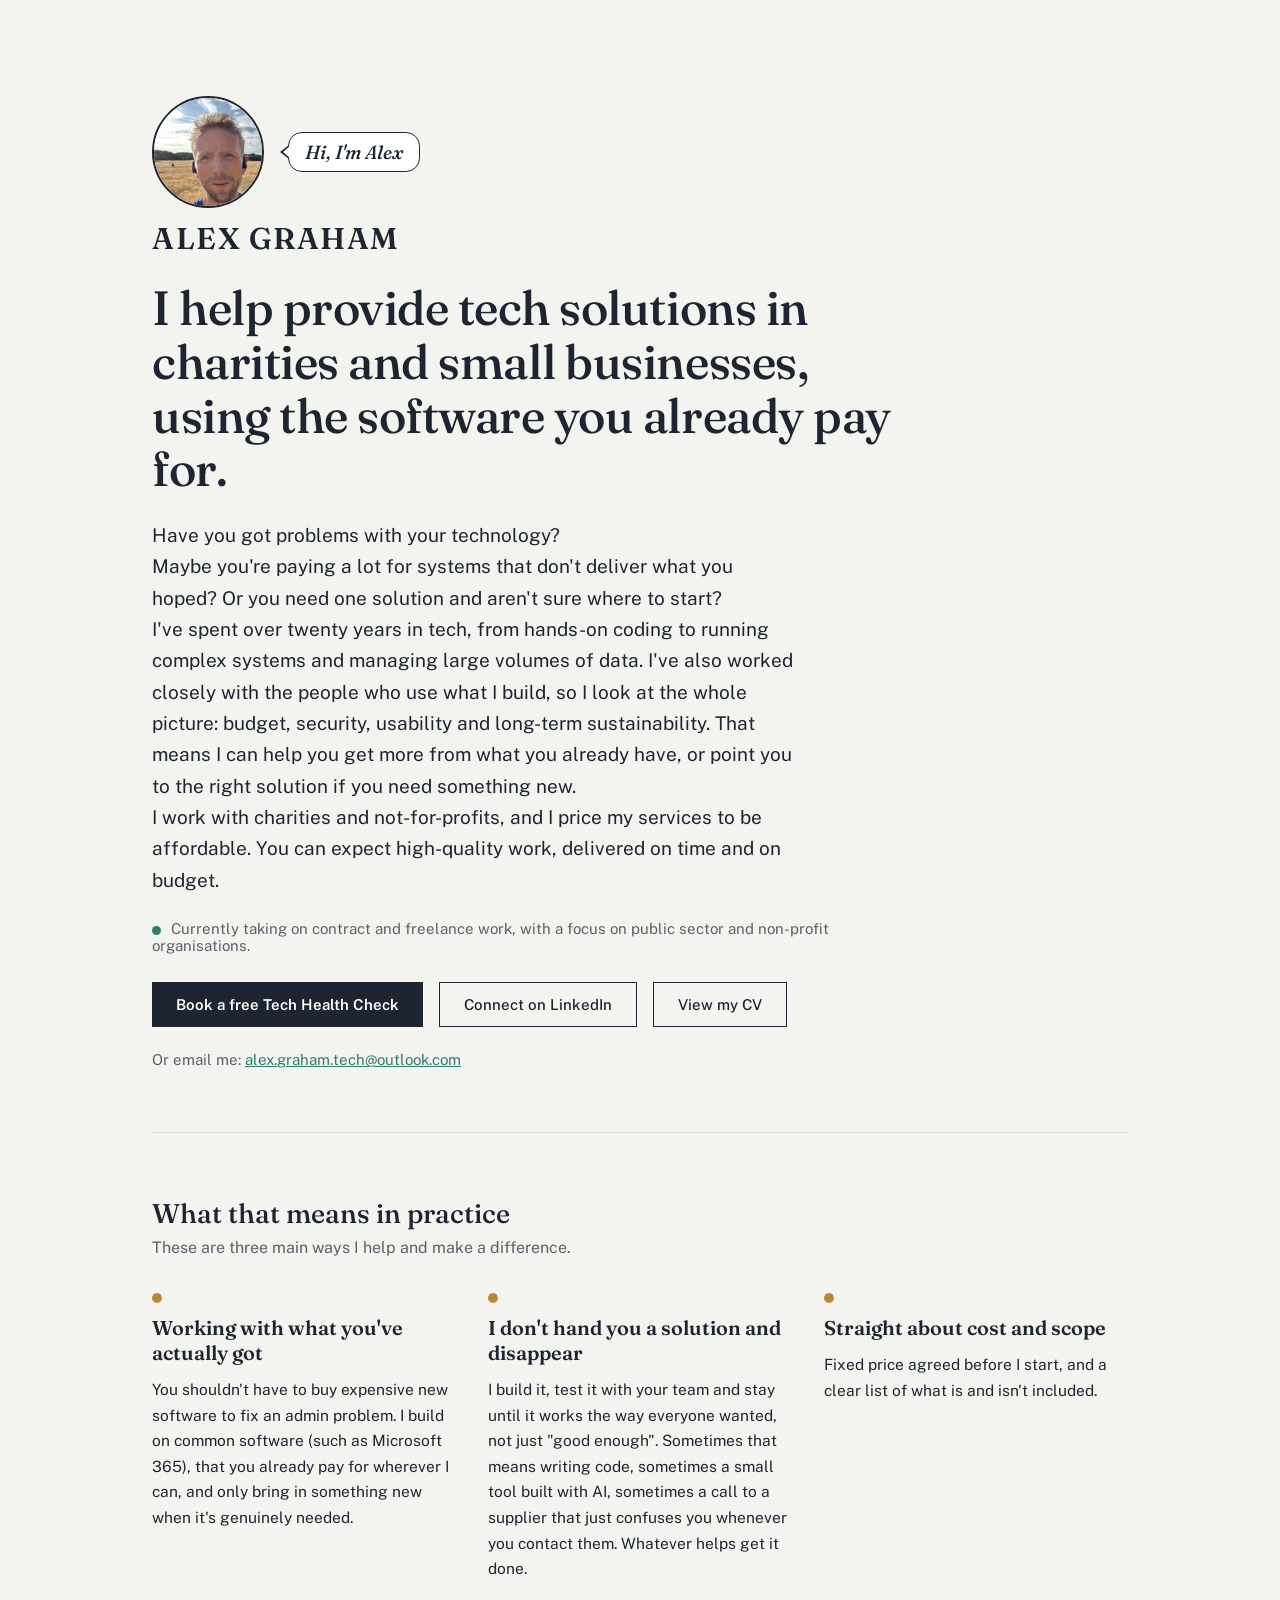
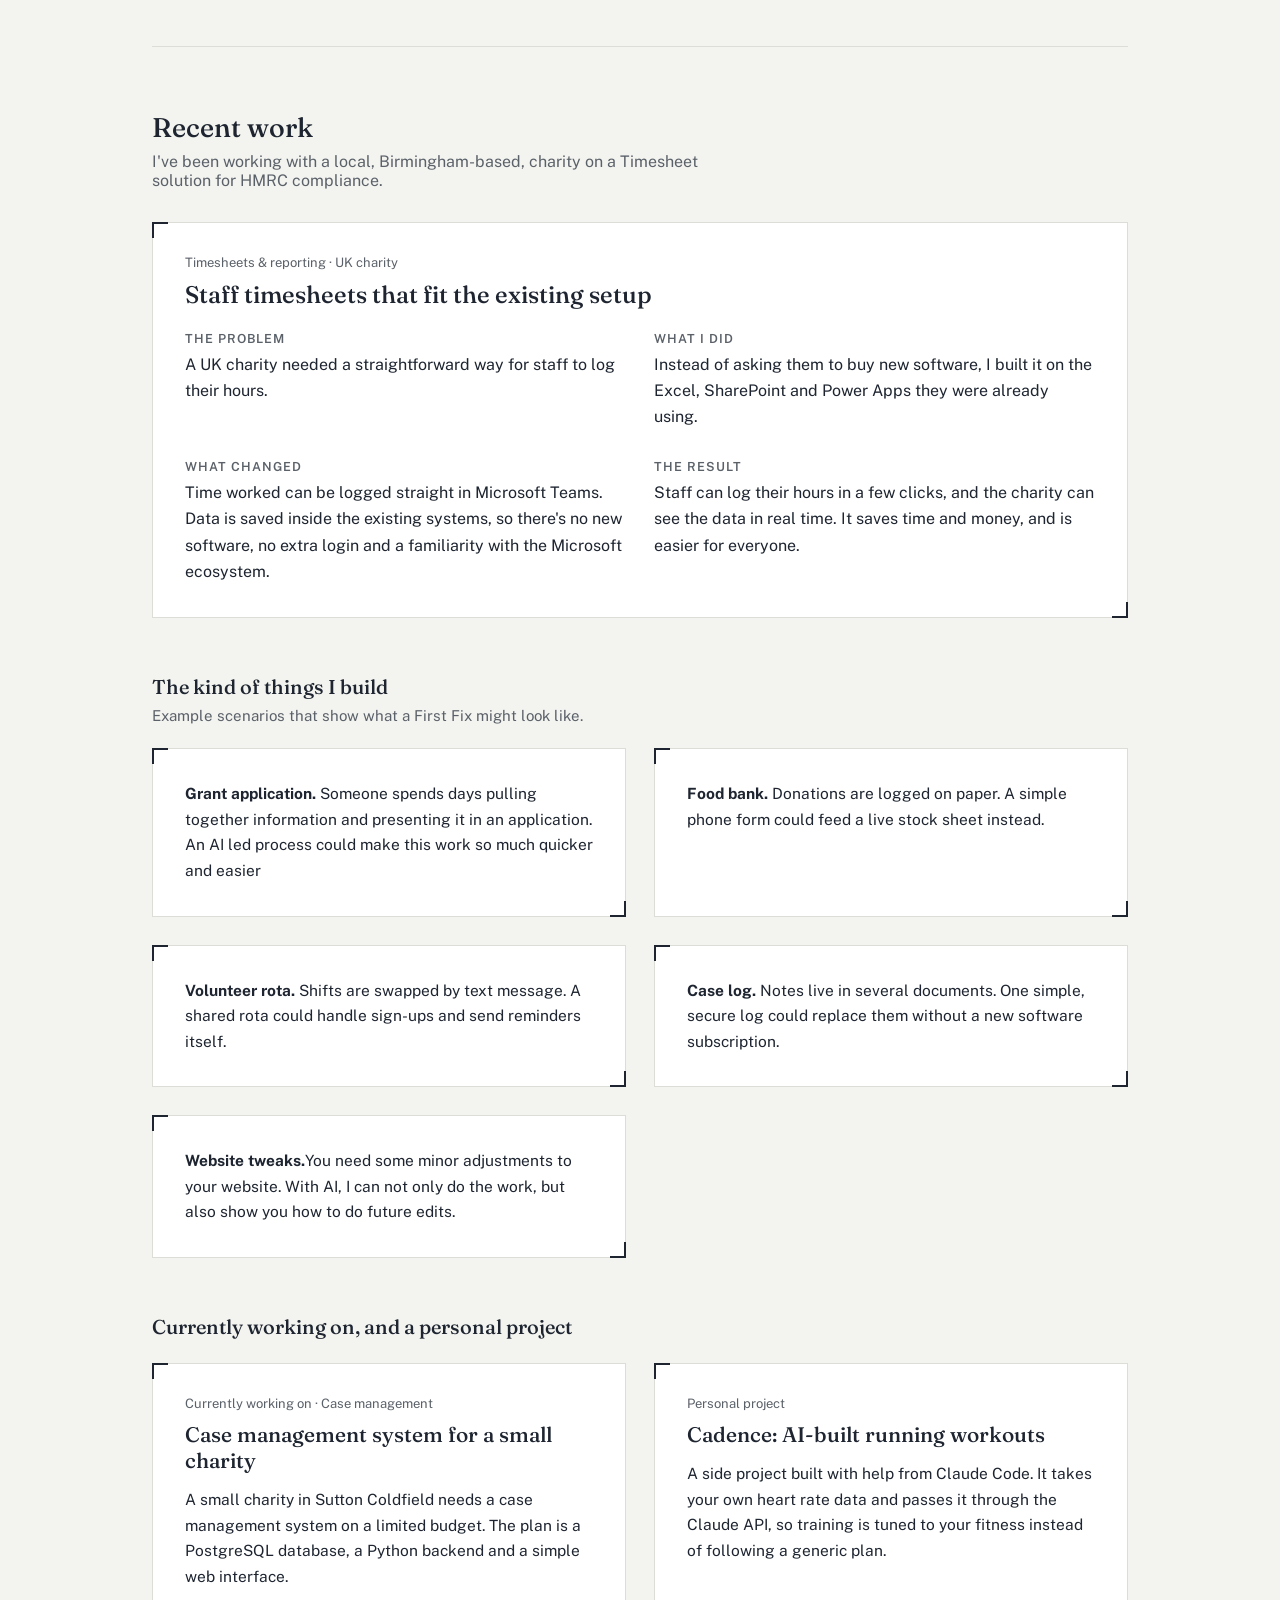
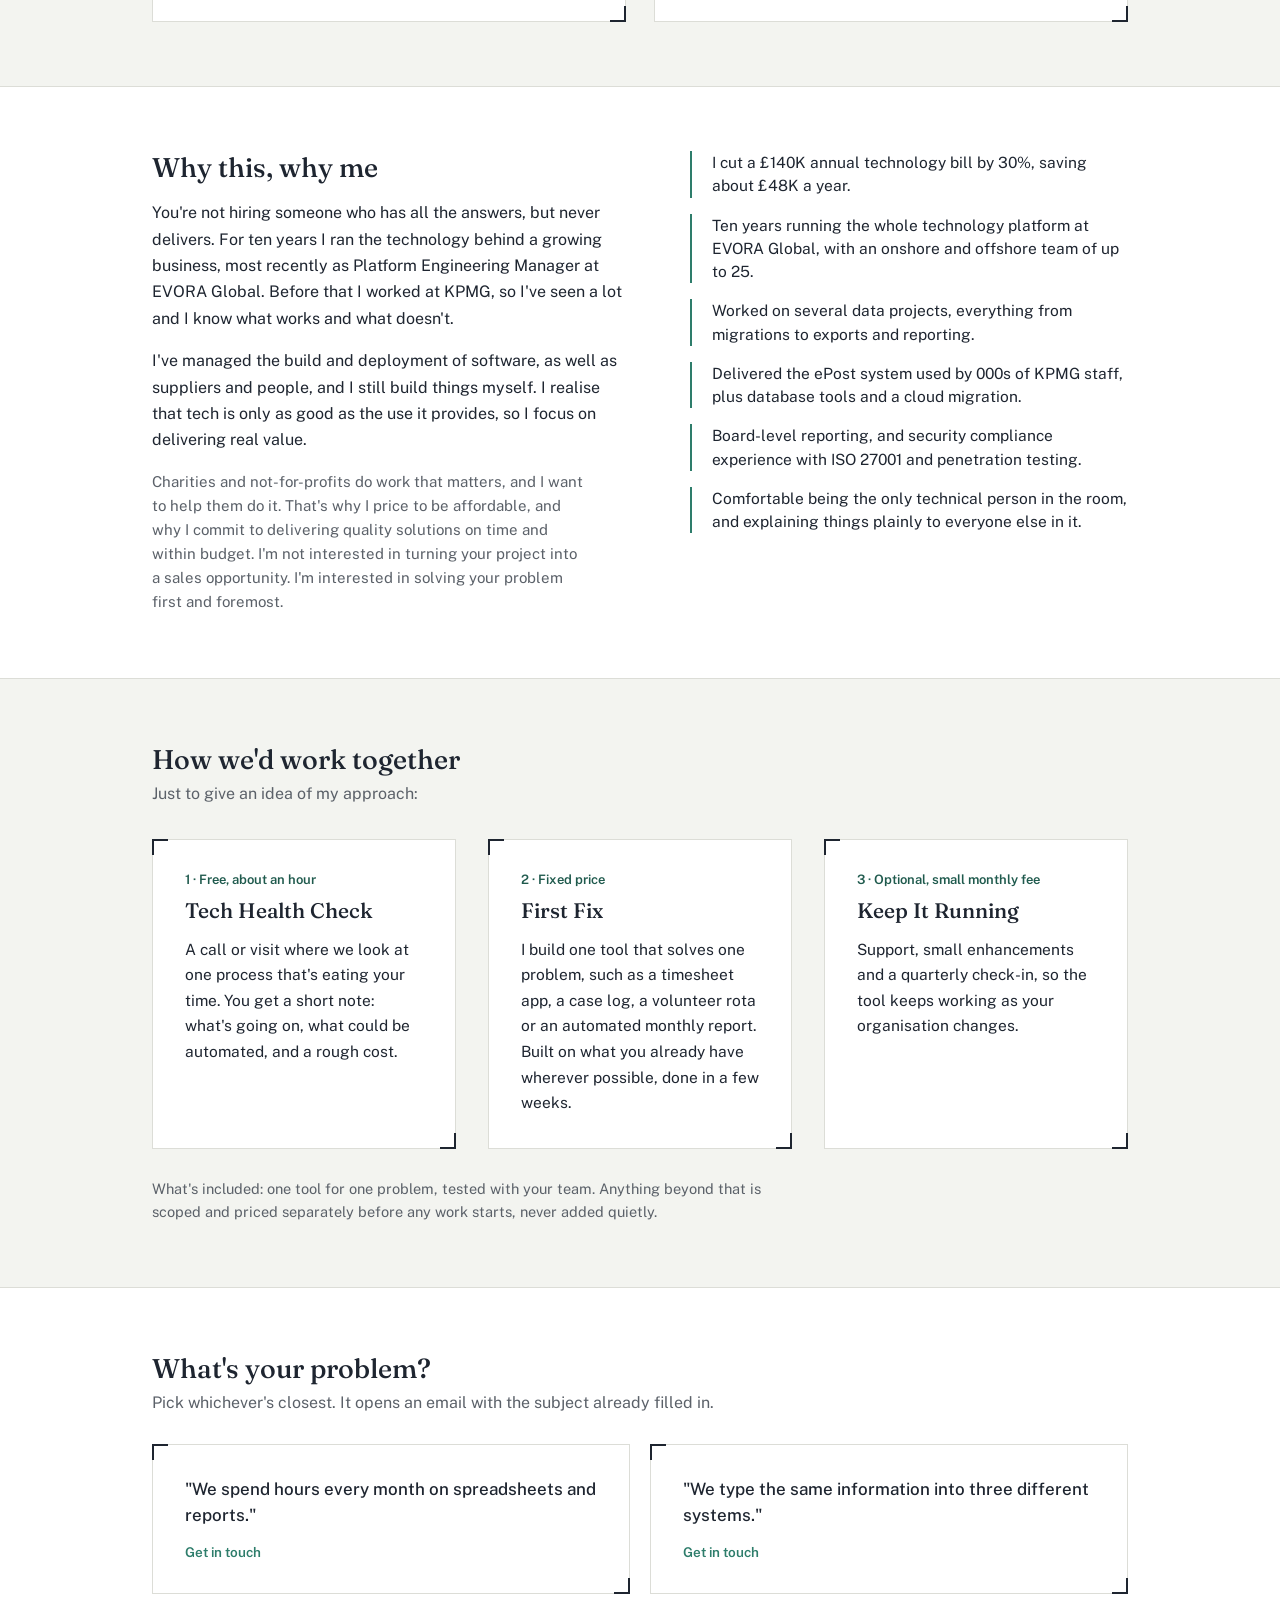
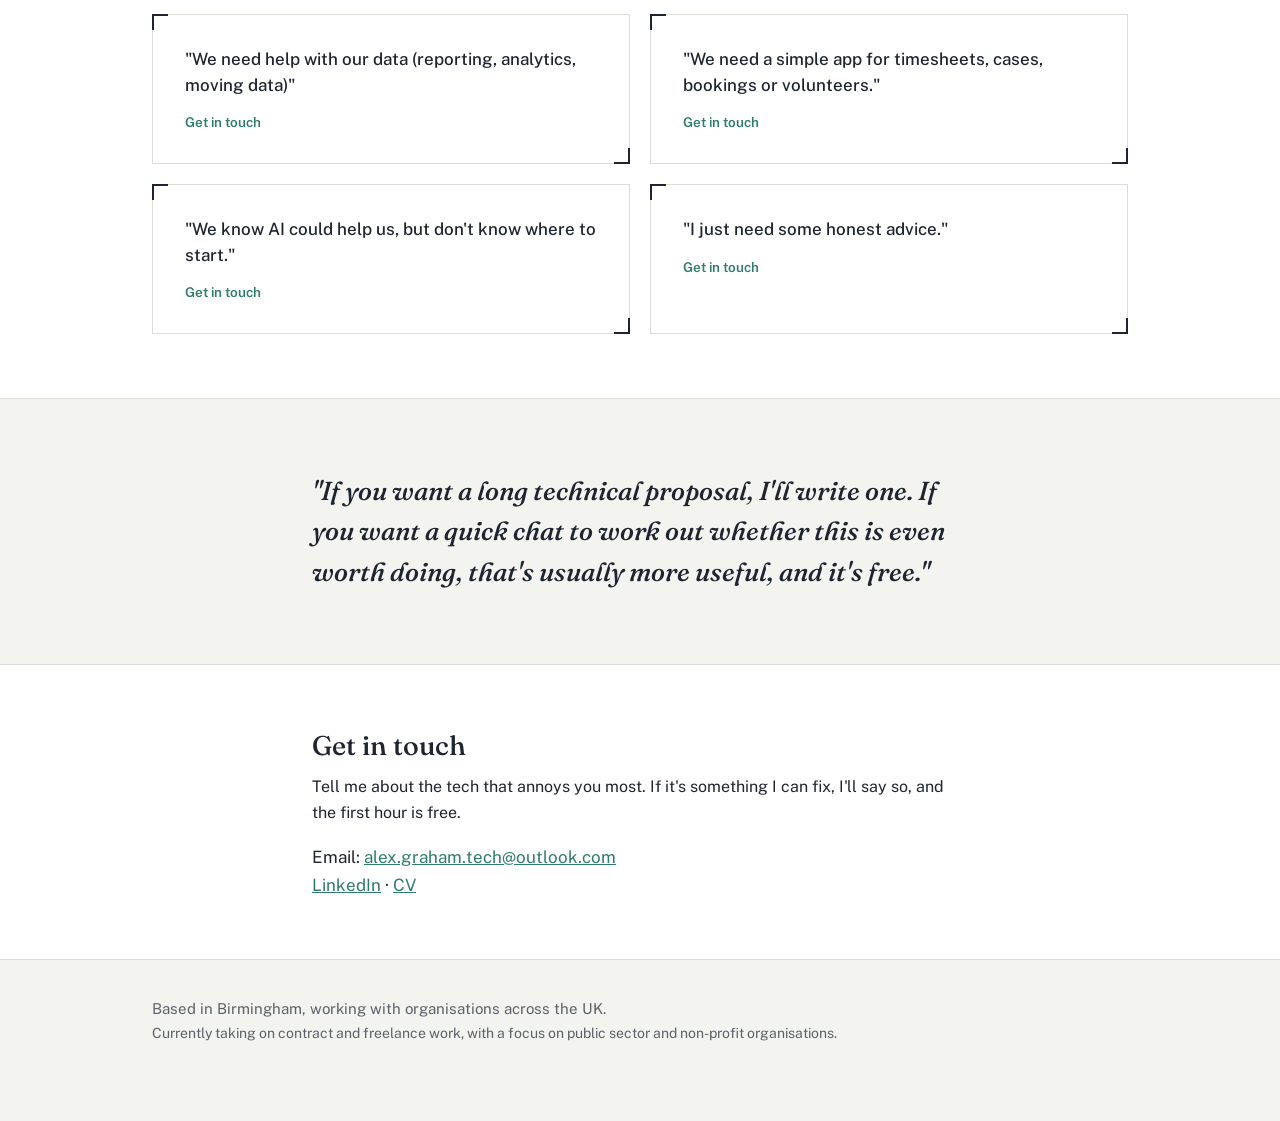
==== index.html @ ea11e945 "added divider before recent work" ====
<!doctype html>
<html lang="en">
<head>
<meta charset="utf-8">
<title>Alex Graham | Simpler tech for charities and small businesses</title>
<meta name="description" content="I help with tech and build simple tools that make charities and small businesses work better, using the software you already pay for. Based in Birmingham, working across the UK.">
<meta name="viewport" content="width=device-width, initial-scale=1">

<link rel="stylesheet" href="https://fonts.googleapis.com/css2?family=Fraunces:ital,opsz,wght@0,9..144,400;0,9..144,500;0,9..144,600;1,9..144,500&amp;family=Public+Sans:wght@400;500;600;700&amp;display=swap">
<style>
  :root{
    --ink:#1E2530;
    --paper:#F3F4F0;
    --accent:#2E7D6B;
    --accent-dark:#1F5A4D;
    --gold:#B98B2E;
    --slate:#5B6169;
    --card:#FFFFFF;
    --line:#DCDDD7;
  }
  *{box-sizing:border-box}
  body{margin:0;background:var(--paper);color:var(--ink);font-family:'Public Sans',sans-serif;-webkit-font-smoothing:antialiased}
  h1,h2,h3{font-family:'Fraunces',serif;font-weight:500;margin:0}
  p{margin:0}
  a{color:var(--accent)}
  a:hover{color:var(--accent-dark)}
  .wrap{max-width:1040px;margin:0 auto;padding:0 32px}
  .grid-3{display:grid;grid-template-columns:repeat(3,minmax(0,1fr));gap:32px}
  .grid-2{display:grid;grid-template-columns:1.1fr 1fr;gap:56px}
  .recent-grid{display:grid;grid-template-columns:1fr 1fr;gap:28px}
  @media (max-width:820px){
    .grid-3{grid-template-columns:1fr}
    .grid-2{grid-template-columns:1fr;gap:32px}
    .recent-grid{grid-template-columns:1fr}
    .wrap{padding:0 20px}
  }
  .sr-only{position:absolute;width:1px;height:1px;padding:0;margin:-1px;overflow:hidden;clip:rect(0,0,0,0);white-space:nowrap;border:0}
  .field-card{position:relative;border:1px solid var(--line);background:var(--card);padding:32px}
  .field-card::before,.field-card::after{content:"";position:absolute;width:14px;height:14px;pointer-events:none}
  .field-card::before{top:-1px;left:-1px;border-top:2px solid var(--ink);border-left:2px solid var(--ink)}
  .field-card::after{bottom:-1px;right:-1px;border-bottom:2px solid var(--ink);border-right:2px solid var(--ink)}
  .status-pill{display:inline-block;font-size:12.5px;color:var(--slate);border:1px solid var(--line);padding:4px 10px;margin-top:14px}
  .speech-bubble{position:relative;display:inline-block;background:var(--card);border:1.5px solid var(--ink);border-radius:14px;padding:7px 16px}
  .speech-bubble::before{content:"";position:absolute;left:-9px;top:50%;transform:translateY(-50%);width:0;height:0;border-top:7px solid transparent;border-bottom:7px solid transparent;border-right:9px solid var(--ink)}
  .speech-bubble::after{content:"";position:absolute;left:-6.5px;top:50%;transform:translateY(-50%);width:0;height:0;border-top:6px solid transparent;border-bottom:6px solid transparent;border-right:7px solid var(--card)}
  a.field-card{transition:border-color 0.15s ease}
  a.field-card:hover{border-color:var(--ink)}
  a.field-card:hover .cta-label{color:var(--accent-dark)}
  .grid-picker{display:grid;grid-template-columns:repeat(2,minmax(0,1fr));gap:20px}
  @media (max-width:640px){.grid-picker{grid-template-columns:1fr}}
  .audience-line{font-size:17px;font-weight:600;color:var(--accent-dark)}
  .avail-dot{display:inline-block;width:9px;height:9px;border-radius:50%;background:var(--accent);margin-right:10px;vertical-align:middle}
  .proof{padding-left:20px;border-left:2px solid var(--accent);font-size:15.5px;line-height:1.5}
  .step-num{font-size:13px;color:var(--accent-dark);font-weight:600;margin-bottom:10px}
  .case-grid{display:grid;grid-template-columns:1fr 1fr;gap:28px}
  .case-label{font-size:12.5px;letter-spacing:.08em;text-transform:uppercase;color:var(--slate);font-weight:600;margin-bottom:6px}
  .case-text{font-size:16px;line-height:1.65}
  .grid-picker .field-card:last-child:nth-child(odd){grid-column:1/-1}
  @media (max-width:820px){.case-grid{grid-template-columns:1fr}}
  html{scroll-behavior:smooth}
</style>

</head>
<body>
<div style="width:100%;">

  <!-- HERO -->
  <section style="padding:96px 0 64px;">
    <div class="wrap">
      <div style="max-width:760px;display:flex;flex-direction:column;gap:24px;">
        <div style="display:flex;flex-direction:column;gap:12px;">
          <div style="display:flex;align-items:center;gap:24px;">
            <img src="[data-uri]" alt="Alex Graham" width="112" height="112" style="width:112px;height:112px;border-radius:50%;object-fit:cover;border:2px solid var(--ink);display:block;">
            <span class="speech-bubble" style="font-family:'Fraunces',serif;font-style:italic;font-weight:500;font-size:19px;color:var(--ink);">Hi, I'm Alex</span>
          </div>
          <div id="header-text" role="img" aria-label="Alex Graham" style="font-family:'Fraunces',serif;font-weight:600;font-size:clamp(22px,3vw,30px);letter-spacing:0.05em;color:var(--ink);">ALEX GRAHAM</div>
        </div>
        <h1 style="font-size:clamp(30px,4.4vw,48px);line-height:1.12;letter-spacing:-0.01em;">I help provide tech solutions in charities and small businesses, using the software you already pay for.</h1>
        <div style="font-size:19px;line-height:1.65;max-width:54ch;">
          <p>Have you got problems with your technology?</p>
          <p>Maybe you're paying a lot for systems that don't deliver what you hoped? Or you need one solution and aren't sure where to start?</p>
          <p>I've spent over twenty years in tech, from hands-on coding to running complex systems and managing large volumes of data. I've also worked closely with the people who use what I build, so I look at the whole picture: budget, security, usability and long-term sustainability. That means I can help you get more from what you already have, or point you to the right solution if you need something new.</p>
          <p>I work with charities and not-for-profits, and I price my services to be affordable. You can expect high-quality work, delivered on time and on budget.</p>
        </div>
        <p style="font-size:15px;color:var(--slate);"><span class="avail-dot" aria-hidden="true"></span>Currently taking on contract and freelance work, with a focus on public sector and non-profit organisations.</p>
        <div style="display:flex;gap:16px;flex-wrap:wrap;margin-top:4px;">
          <a href="#contact" data-mail-rev="moc.kooltuo@hcet.maharg.xela" data-subject="Free%20Tech%20Health%20Check" style="display:inline-flex;align-items:center;padding:13px 24px;background:var(--ink);color:var(--card);text-decoration:none;font-weight:600;font-size:15px;">Book a free Tech Health Check</a>
          <a href="https://www.linkedin.com/in/alex-graham-64850314/" style="display:inline-flex;align-items:center;padding:13px 24px;border:1px solid var(--ink);color:var(--ink);text-decoration:none;font-weight:500;font-size:15px;">Connect on LinkedIn</a>
          <a href="/Alex-Graham-CV.pdf" target="_blank" rel="noopener" style="display:inline-flex;align-items:center;padding:13px 24px;border:1px solid var(--ink);color:var(--ink);text-decoration:none;font-weight:500;font-size:15px;">View my CV</a>
        </div>
        <p style="font-size:15px;color:var(--slate);">Or email me: <a href="#contact" data-mail-rev="moc.kooltuo@hcet.maharg.xela" data-mail-text="1">email</a></p>
      </div>
    </div>
  </section>

  <div class="wrap"><div style="height:1px;background:var(--line);"></div></div>

  <!-- PRACTICE -->
  <section style="padding:64px 0;">
    <div class="wrap">
      <h2 style="font-size:27px;margin-bottom:8px;">What that means in practice</h2>
      <p style="font-size:16px;color:var(--slate);max-width:60ch;margin-bottom:36px;">These are three main ways I help and make a difference.</p>
      <div class="grid-3">
        <div style="display:flex;flex-direction:column;gap:12px;">
          <div style="width:10px;height:10px;border-radius:50%;background:var(--gold);"></div>
          <h3 style="font-size:20px;font-weight:600;">Working with what you've actually got</h3>
          <p style="font-size:15.5px;line-height:1.65;">You shouldn't have to buy expensive new software to fix an admin problem. I build on common software (such as Microsoft 365), that you already pay for wherever I can, and only bring in something new when it's genuinely needed.</p>
        </div>
        <div style="display:flex;flex-direction:column;gap:12px;">
          <div style="width:10px;height:10px;border-radius:50%;background:var(--gold);"></div>
          <h3 style="font-size:20px;font-weight:600;">I don't hand you a solution and disappear</h3>
          <p style="font-size:15.5px;line-height:1.65;">I build it, test it with your team and stay until it works the way everyone wanted, not just "good enough". Sometimes that means writing code, sometimes a small tool built with AI, sometimes a call to a supplier that just confuses you whenever you contact them. Whatever helps get it done.</p>
        </div>
        <div style="display:flex;flex-direction:column;gap:12px;">
          <div style="width:10px;height:10px;border-radius:50%;background:var(--gold);"></div>
          <h3 style="font-size:20px;font-weight:600;">Straight about cost and scope</h3>
          <p style="font-size:15.5px;line-height:1.65;">Fixed price agreed before I start, and a clear list of what is and isn't included.</p>
        </div>
      </div>
    </div>
  </section>

  <div class="wrap"><div style="height:1px;background:var(--line);"></div></div>

  <!-- RECENT WORK -->
  <section style="padding:64px 0;">
    <div class="wrap">
      <h2 style="font-size:27px;margin-bottom:8px;">Recent work</h2>
      <p style="font-size:16px;color:var(--slate);max-width:60ch;margin-bottom:32px;">I've been working with a local, Birmingham-based, charity on a Timesheet solution for HMRC compliance.</p>

      <div class="field-card case-study">
        <p style="font-size:13px;color:var(--slate);margin-bottom:10px;">Timesheets &amp; reporting &middot; UK charity</p>
        <h3 style="font-size:24px;margin-bottom:22px;">Staff timesheets that fit the existing setup</h3>
        <div class="case-grid">
          <div>
            <p class="case-label">The problem</p>
            <p class="case-text">A UK charity needed a straightforward way for staff to log their hours.</p>
          </div>
          <div>
            <p class="case-label">What I did</p>
            <p class="case-text">Instead of asking them to buy new software, I built it on the Excel, SharePoint and Power Apps they were already using.</p>
          </div>
          <div>
            <p class="case-label">What changed</p>
            <p class="case-text">Time worked can be logged straight in Microsoft Teams. Data is saved inside the existing systems, so there's no new software, no extra login and a familiarity with the Microsoft ecosystem.</p>
          </div>
          <div>
            <p class="case-label">The result</p>
            <p class="case-text">Staff can log their hours in a few clicks, and the charity can see the data in real time. It saves time and money, and is easier for everyone.</p>
          </div>
      </div>
</div>
<div>
      <h3 style="font-size:20px;margin:56px 0 8px;">The kind of things I build</h3>
      <p style="font-size:15px;color:var(--slate);max-width:62ch;margin-bottom:24px;">Example scenarios that show what a First Fix might look like.</p>
      <div class="recent-grid">
         <div class="field-card">
          <p style="font-size:15.5px;line-height:1.65;"><strong>Grant application.</strong> Someone spends days pulling together information and presenting it in an application. An AI led process could make this work so much quicker and easier</p>
        </div>
        <div class="field-card">
          <p style="font-size:15.5px;line-height:1.65;"><strong>Food bank.</strong> Donations are logged on paper. A simple phone form could feed a live stock sheet instead.</p>
        </div>
        <div class="field-card">
          <p style="font-size:15.5px;line-height:1.65;"><strong>Volunteer rota.</strong> Shifts are swapped by text message. A shared rota could handle sign-ups and send reminders itself.</p>
        </div>
        <div class="field-card">
          <p style="font-size:15.5px;line-height:1.65;"><strong>Case log.</strong> Notes live in several documents. One simple, secure log could replace them without a new software subscription.</p>
        </div>
        <div class="field-card">
          <p style="font-size:15.5px;line-height:1.65;"><strong>Website tweaks.</strong>You need some minor adjustments to your website.  With AI, I can not only do the work, but also show you how to do future edits.</p>
        </div>
      </div>

      <h3 style="font-size:20px;margin:56px 0 24px;">Currently working on, and a personal project</h3>
      <div class="recent-grid">
        <div class="field-card">
          <p style="font-size:13px;color:var(--slate);margin-bottom:10px;">Currently working on &middot; Case management</p>
          <h3 style="font-size:21px;margin-bottom:14px;">Case management system for a small charity</h3>
          <p style="font-size:15.5px;line-height:1.65;">A small charity in Sutton Coldfield needs a case management system on a limited budget. The plan is a PostgreSQL database, a Python backend and a simple web interface.</p>
        </div>
        <div class="field-card">
          <p style="font-size:13px;color:var(--slate);margin-bottom:10px;">Personal project</p>
          <h3 style="font-size:21px;margin-bottom:14px;">Cadence: AI-built running workouts</h3>
          <p style="font-size:15.5px;line-height:1.65;">A side project built with help from Claude Code. It takes your own heart rate data and passes it through the Claude API, so training is tuned to your fitness instead of following a generic plan.</p>
        </div>
      </div>
    </div>
  </section>

  <!-- WHY ME -->
  <section style="padding:64px 0;background:var(--card);border-top:1px solid var(--line);border-bottom:1px solid var(--line);">
    <div class="wrap grid-2">
      <div style="display:flex;flex-direction:column;gap:16px;">
        <h2 style="font-size:27px;">Why this, why me</h2>
        <p style="font-size:16px;line-height:1.65;max-width:48ch;">You're not hiring someone who has all the answers, but never delivers. For ten years I ran the technology behind a growing business, most recently as Platform Engineering Manager at EVORA Global. Before that I worked at KPMG, so I've seen a lot and I know what works and what doesn't.</p>
        <p style="font-size:16px;line-height:1.65;max-width:48ch;">I've managed the build and deployment of software, as well as suppliers and people, and I still build things myself. I realise that tech is only as good as the use it provides, so I focus on delivering real value.</p>
        <p style="font-size:15px;line-height:1.6;color:var(--slate);max-width:48ch;">Charities and not-for-profits do work that matters, and I want to help them do it. That's why I price to be affordable, and why I commit to delivering quality solutions on time and within budget. I'm not interested in turning your project into a sales opportunity. I'm interested in solving your problem first and foremost.</p>
      </div>
      <ul style="list-style:none;margin:0;padding:0;display:flex;flex-direction:column;gap:16px;">
        <li class="proof">I cut a £140K annual technology bill by 30%, saving about £48K a year.</li>
        <li class="proof">Ten years running the whole technology platform at EVORA Global, with an onshore and offshore team of up to 25.</li>
        <li class="proof">Worked on several data projects, everything from migrations to exports and reporting.</li>
        <li class="proof">Delivered the ePost system used by 000s of KPMG staff, plus database tools and a cloud migration.</li>
        <li class="proof">Board-level reporting, and security compliance experience with ISO 27001 and penetration testing.  </li>
        <li class="proof">Comfortable being the only technical person in the room, and explaining things plainly to everyone else in it.</li>
      </ul>
    </div>
  </section>

  <!-- OFFER -->
  <section style="padding:64px 0;">
    <div class="wrap">
      <h2 style="font-size:27px;margin-bottom:8px;">How we'd work together</h2>
      <p style="font-size:16px;color:var(--slate);max-width:60ch;margin-bottom:36px;">Just to give an idea of my approach:</p>
      <div class="grid-3">
        <div class="field-card">
          <p class="step-num">1 &middot; Free, about an hour</p>
          <h3 style="font-size:21px;margin-bottom:14px;">Tech Health Check</h3>
          <p style="font-size:15.5px;line-height:1.65;">A call or visit where we look at one process that's eating your time. You get a short note: what's going on, what could be automated, and a rough cost.</p>
        </div>
        <div class="field-card">
          <p class="step-num">2 &middot; Fixed price</p>
          <h3 style="font-size:21px;margin-bottom:14px;">First Fix</h3>
          <p style="font-size:15.5px;line-height:1.65;">I build one tool that solves one problem, such as a timesheet app, a case log, a volunteer rota or an automated monthly report. Built on what you already have wherever possible, done in a few weeks.</p>
          <!-- TODO (Alex): add a starting price or range here, e.g. "First Fix projects usually cost between £X and £Y", and a charity rate if you offer one. -->
        </div>
        <div class="field-card">
          <p class="step-num">3 &middot; Optional, small monthly fee</p>
          <h3 style="font-size:21px;margin-bottom:14px;">Keep It Running</h3>
          <p style="font-size:15.5px;line-height:1.65;">Support, small enhancements and a quarterly check-in, so the tool keeps working as your organisation changes.</p>
        </div>
      </div>
      <p style="font-size:14.5px;line-height:1.6;color:var(--slate);max-width:70ch;margin-top:28px;">What's included: one tool for one problem, tested with your team. Anything beyond that is scoped and priced separately before any work starts, never added quietly.</p>
    </div>
  </section>

  <!-- PROBLEM PICKER -->
  <section style="padding:64px 0;background:var(--card);border-top:1px solid var(--line);border-bottom:1px solid var(--line);">
    <div class="wrap">
      <h2 style="font-size:27px;margin-bottom:8px;">What's your problem?</h2>
      <p style="font-size:16px;color:var(--slate);max-width:60ch;margin-bottom:32px;">Pick whichever's closest. It opens an email with the subject already filled in.</p>
      <div class="grid-picker">
        <a href="#contact" data-mail-rev="moc.kooltuo@hcet.maharg.xela" data-subject="Too%20much%20time%20on%20spreadsheets%20and%20reports" class="field-card" style="display:block;text-decoration:none;color:inherit;">
          <p style="font-size:17px;line-height:1.5;font-weight:500;color:var(--ink);margin-bottom:14px;">"We spend hours every month on spreadsheets and reports."</p>
          <span class="cta-label" style="font-size:13.5px;color:var(--accent);font-weight:600;">Get in touch</span>
        </a>
        <a href="#contact" data-mail-rev="moc.kooltuo@hcet.maharg.xela" data-subject="Same%20information%20typed%20into%20several%20systems" class="field-card" style="display:block;text-decoration:none;color:inherit;">
          <p style="font-size:17px;line-height:1.5;font-weight:500;color:var(--ink);margin-bottom:14px;">"We type the same information into three different systems."</p>
          <span class="cta-label" style="font-size:13.5px;color:var(--accent);font-weight:600;">Get in touch</span>
        </a>
          <a href="#contact" data-mail-rev="moc.kooltuo@hcet.maharg.xela" data-subject="Need%20help%20with%20data" class="field-card" style="display:block;text-decoration:none;color:inherit;">
          <p style="font-size:17px;line-height:1.5;font-weight:500;color:var(--ink);margin-bottom:14px;">"We need help with our data (reporting, analytics, moving data)"</p>
          <span class="cta-label" style="font-size:13.5px;color:var(--accent);font-weight:600;">Get in touch</span>
        </a>
        <a href="#contact" data-mail-rev="moc.kooltuo@hcet.maharg.xela" data-subject="Simple%20app%20enquiry" class="field-card" style="display:block;text-decoration:none;color:inherit;">
          <p style="font-size:17px;line-height:1.5;font-weight:500;color:var(--ink);margin-bottom:14px;">"We need a simple app for timesheets, cases, bookings or volunteers."</p>
          <span class="cta-label" style="font-size:13.5px;color:var(--accent);font-weight:600;">Get in touch</span>
        </a>
        <a href="#contact" data-mail-rev="moc.kooltuo@hcet.maharg.xela" data-subject="Where%20could%20AI%20help%20us" class="field-card" style="display:block;text-decoration:none;color:inherit;">
          <p style="font-size:17px;line-height:1.5;font-weight:500;color:var(--ink);margin-bottom:14px;">"We know AI could help us, but don't know where to start."</p>
          <span class="cta-label" style="font-size:13.5px;color:var(--accent);font-weight:600;">Get in touch</span>
        </a>
        <a href="#contact" data-mail-rev="moc.kooltuo@hcet.maharg.xela" data-subject="Honest%20advice" class="field-card" style="display:block;text-decoration:none;color:inherit;">
          <p style="font-size:17px;line-height:1.5;font-weight:500;color:var(--ink);margin-bottom:14px;">"I just need some honest advice."</p>
          <span class="cta-label" style="font-size:13.5px;color:var(--accent);font-weight:600;">Get in touch</span>
        </a>
      </div>
    </div>
  </section>

  <!-- QUOTE -->
  <section style="padding:72px 0;">
    <div class="wrap" style="max-width:720px;">
      <p style="font-family:'Fraunces',serif;font-style:italic;font-weight:500;font-size:clamp(21px,2.6vw,26px);line-height:1.55;">"If you want a long technical proposal, I'll write one. If you want a quick chat to work out whether this is even worth doing, that's usually more useful, and it's free."</p>
    </div>
  </section>

  <!-- CONTACT -->
  <section id="contact" style="padding:64px 0;background:var(--card);border-top:1px solid var(--line);">
    <div class="wrap" style="max-width:720px;">
      <h2 style="font-size:27px;margin-bottom:12px;">Get in touch</h2>
      <p style="font-size:16px;line-height:1.65;margin-bottom:20px;">Tell me about the tech that annoys you most. If it's something I can fix, I'll say so, and the first hour is free.</p>
      <p style="font-size:17px;margin-bottom:8px;">Email: <a href="#contact" data-mail-rev="moc.kooltuo@hcet.maharg.xela" data-mail-text="1">email</a></p>
      <p style="font-size:17px;"><a href="https://www.linkedin.com/in/alex-graham-64850314/">LinkedIn</a> &middot; <a href="/Alex-Graham-CV.pdf" target="_blank" rel="noopener">CV</a></p>
    </div>
  </section>

  <footer style="padding:40px 0 80px;border-top:1px solid var(--line);">
    <div class="wrap" style="display:flex;flex-direction:column;gap:8px;">
      <p style="font-size:15px;color:var(--slate);">Based in Birmingham, working with organisations across the UK.</p>
      <p style="font-size:14px;color:var(--slate);">Currently taking on contract and freelance work, with a focus on public sector and non-profit organisations.</p>
    </div>
  </footer>

</div>
<script>
(function () {
  function decodeMail(el) {
    var rev = el.getAttribute('data-mail-rev');
    if (!rev) return;
    var email = rev.split('').reverse().join('');
    var subject = el.getAttribute('data-subject');
    el.setAttribute('href', 'mailto:' + email + (subject ? '?subject=' + subject : ''));
    if (el.hasAttribute('data-mail-text')) {
      el.textContent = email;
    }
  }
  function run() {
    var links = document.querySelectorAll('[data-mail-rev]');
    for (var i = 0; i < links.length; i++) decodeMail(links[i]);
  }
  if (document.readyState === 'loading') {
    document.addEventListener('DOMContentLoaded', run);
  } else {
    run();
  }
})();
</script>
<script>
(function () {
  var el = document.getElementById('header-text');
  if (!el) return;
  var targets = ['ALEX GRAHAM', 'BUILDER', 'FIXER', 'EXPLAINER', 'PROBLEM SOLVER', 'DEVELOPER'];
  var chars = 'ABCDEFGHIJKLMNOPQRSTUVWXYZ';
  var targetIndex = 0;
  var frame = 0;
  var queue = [];
  var current = targets[0];
  var frameTimer = null;
  var reduceMotion = window.matchMedia && window.matchMedia('(prefers-reduced-motion: reduce)').matches;

  function scrambleTo(target) {
    if (reduceMotion) {
      current = target;
      el.textContent = current;
      return;
    }
    var from = current;
    queue = [];
    for (var i = 0; i < target.length; i++) {
      var startFrame = Math.floor(Math.random() * 8);
      var endFrame = startFrame + Math.floor(Math.random() * 8) + 6;
      queue.push({ from: from[i] || ' ', to: target[i], startFrame: startFrame, endFrame: endFrame });
    }
    if (frameTimer) clearInterval(frameTimer);
    frame = 0;
    frameTimer = setInterval(function () {
      var output = '';
      var complete = 0;
      for (var i = 0; i < queue.length; i++) {
        var q = queue[i];
        if (frame >= q.endFrame) {
          complete++;
          output += q.to;
        } else if (q.to === ' ') {
          output += ' ';
        } else if (frame >= q.startFrame) {
          output += chars[Math.floor(Math.random() * chars.length)];
        } else {
          output += q.from;
        }
      }
      current = output;
      el.textContent = output;
      frame++;
      if (complete === queue.length) {
        clearInterval(frameTimer);
      }
    }, 40);
  }

  setInterval(function () {
    targetIndex = (targetIndex + 1) % targets.length;
    scrambleTo(targets[targetIndex]);
  }, 3600);
})();
</script>
</body>
</html>
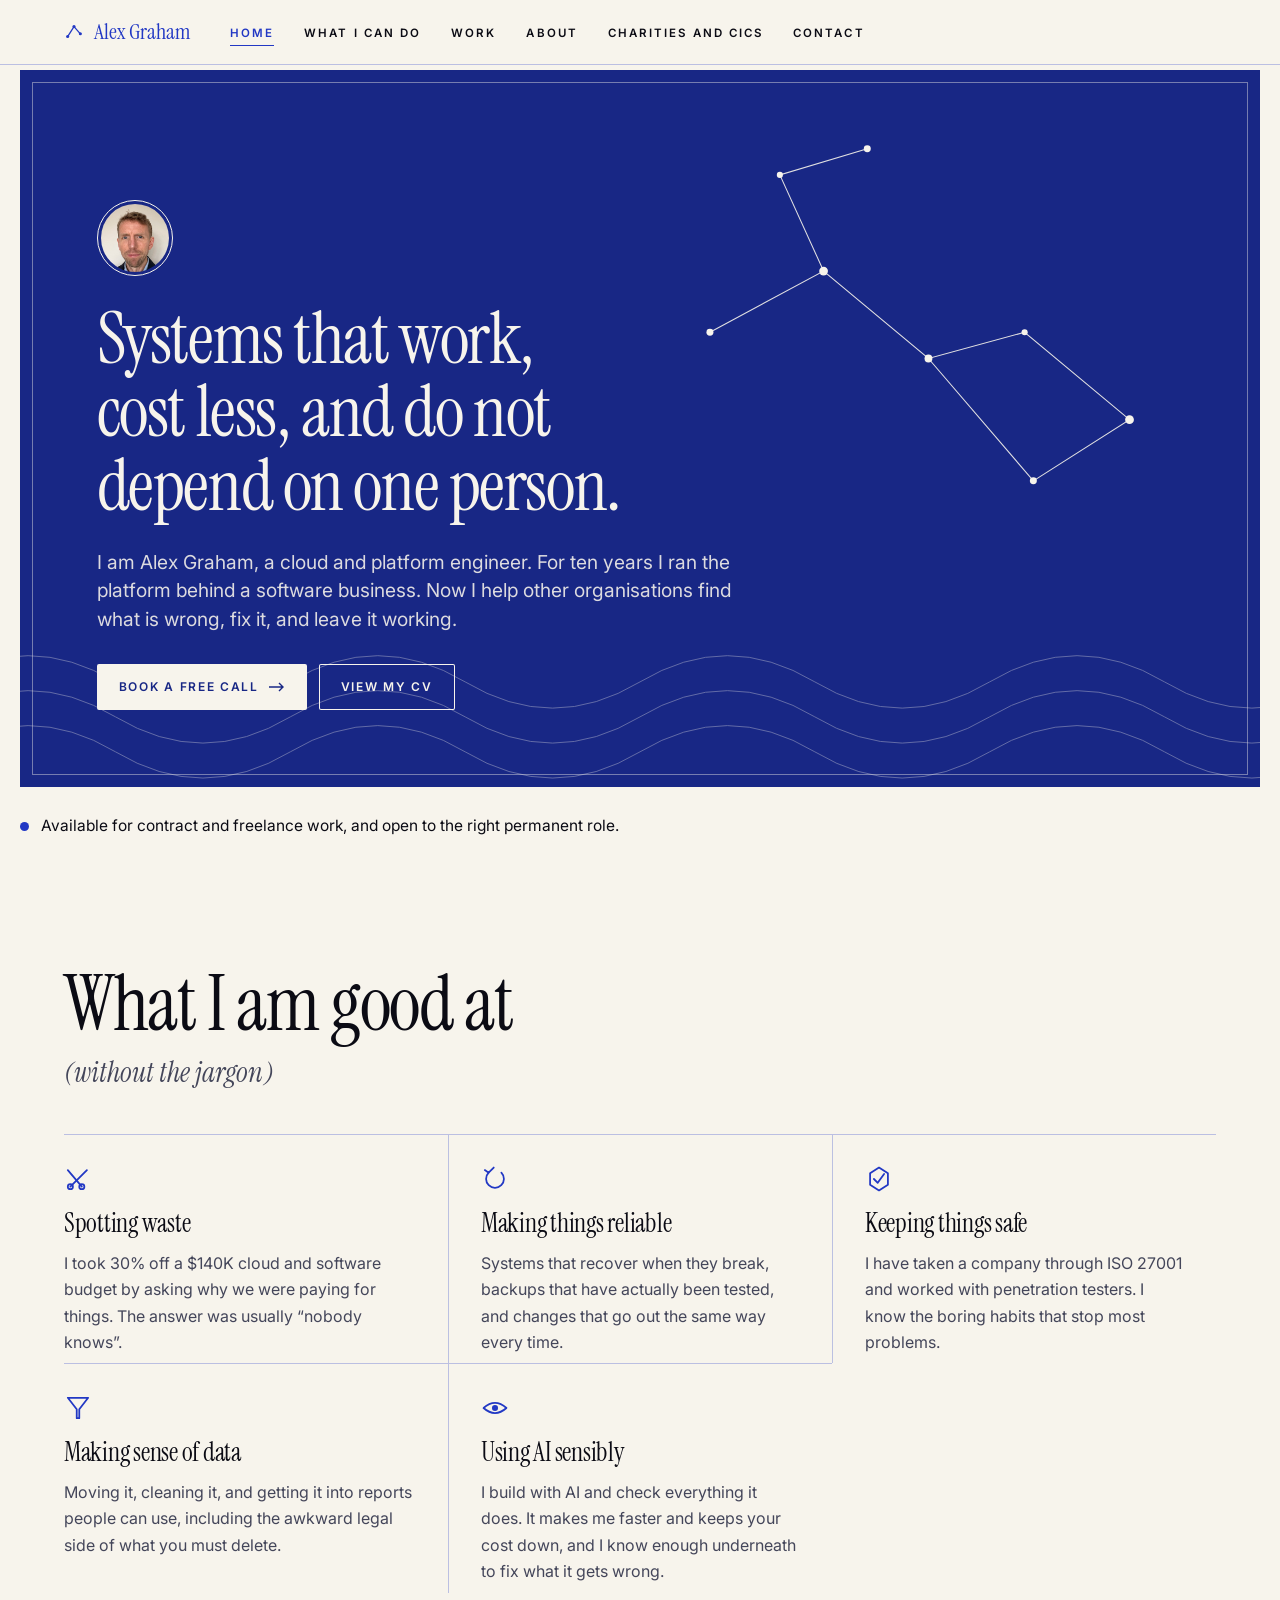
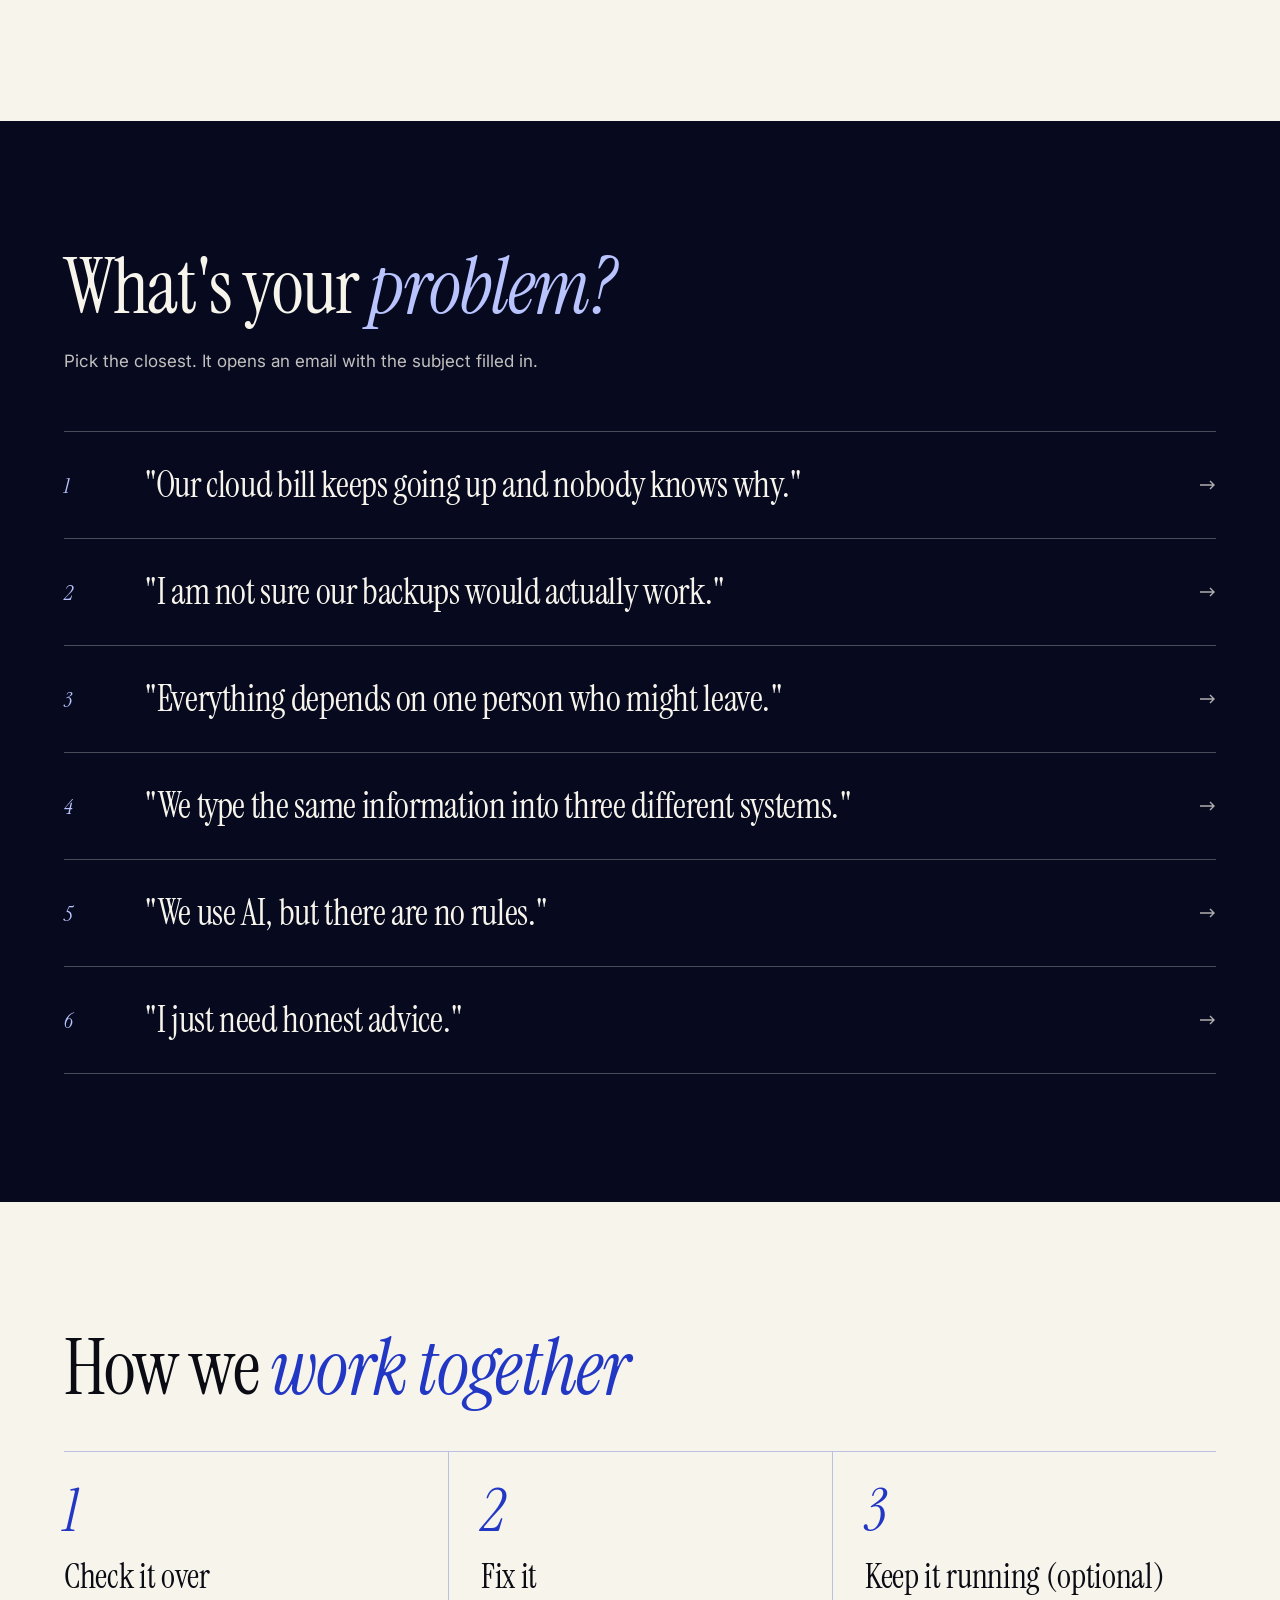
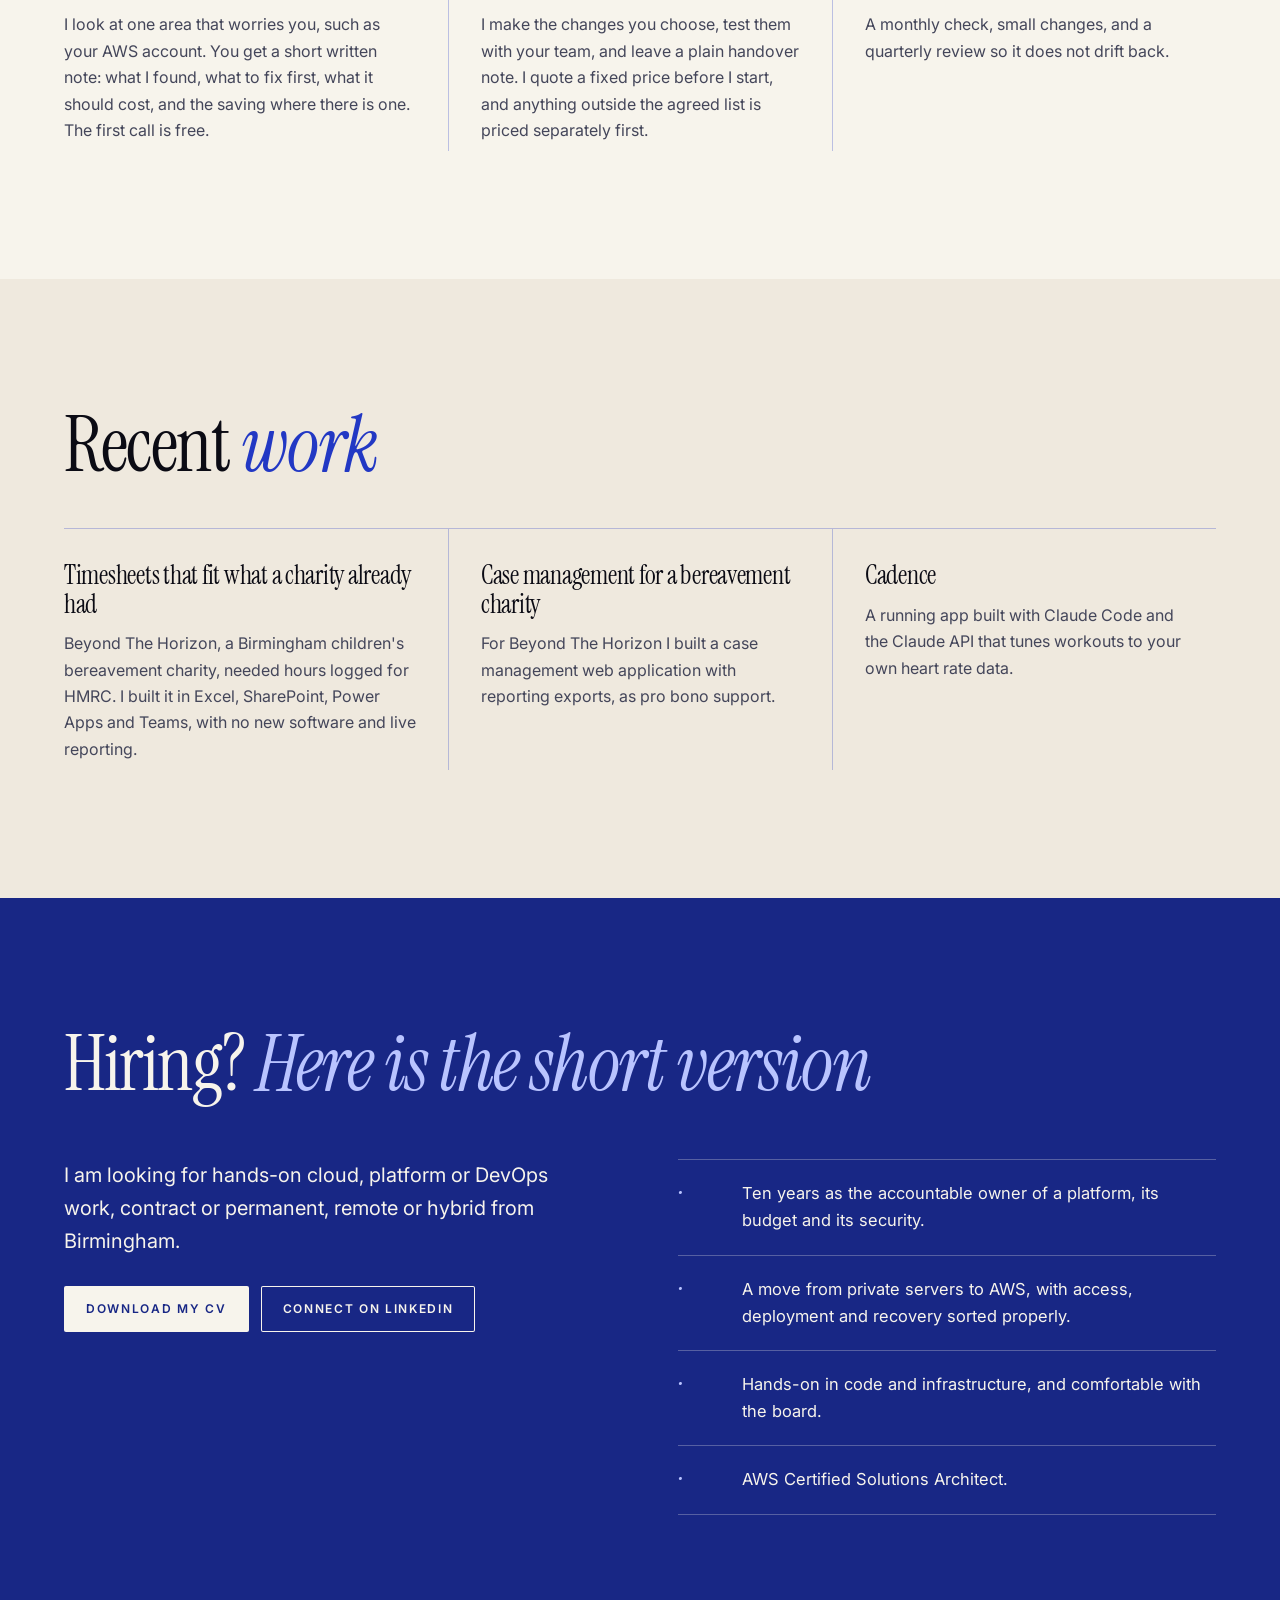
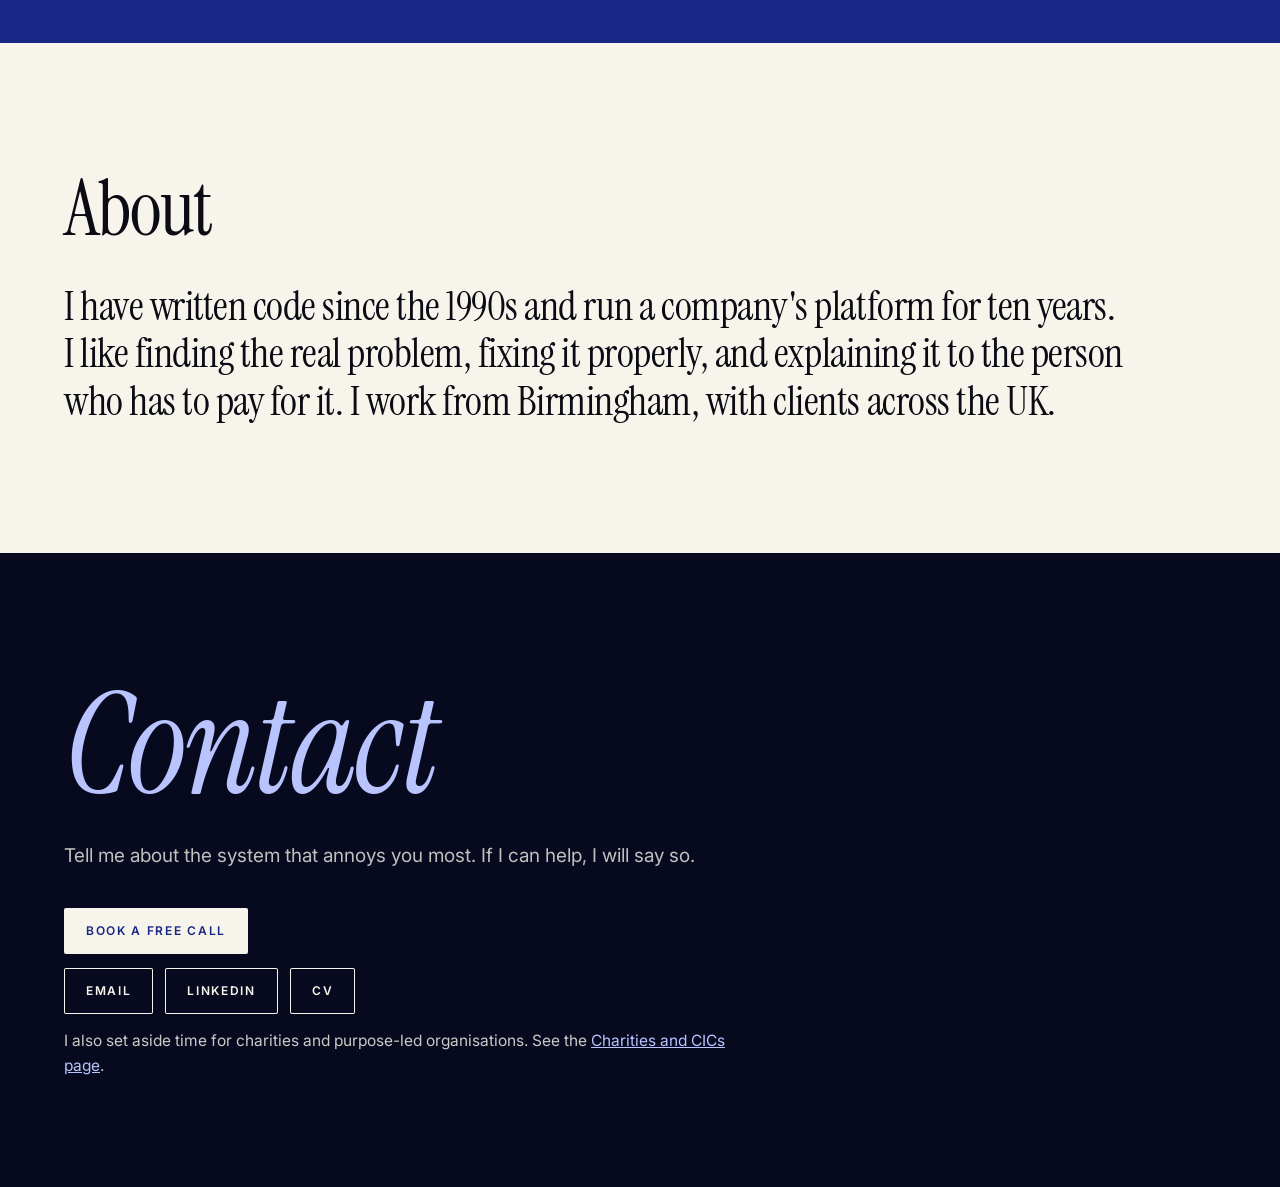
==== commit 12eda0ac: "updated design" ====
--- a/index.html
+++ b/index.html
@@ -2,377 +2,387 @@
 <html lang="en">
 <head>
 <meta charset="utf-8">
-<title>Alex Graham | Simpler tech for charities and small businesses</title>
-<meta name="description" content="I help with tech and build simple tools that make charities and small businesses work better, using the software you already pay for. Based in Birmingham, working across the UK.">
+<title>Alex Graham | Cloud and platform engineer</title>
+<meta name="description" content="Technology that works, costs less, and does not depend on one person. Alex Graham is a cloud and platform engineer in Birmingham, helping organisations across the UK find what is wrong with their tech, fix it, and leave it working.">
 <meta name="viewport" content="width=device-width, initial-scale=1">
-
-<link rel="stylesheet" href="https://fonts.googleapis.com/css2?family=Fraunces:ital,opsz,wght@0,9..144,400;0,9..144,500;0,9..144,600;1,9..144,500&amp;family=Public+Sans:wght@400;500;600;700&amp;display=swap">
+<meta name="robots" content="noindex">
+
+<link rel="preconnect" href="https://fonts.googleapis.com">
+<link rel="preconnect" href="https://fonts.gstatic.com" crossorigin>
+<link rel="stylesheet" href="https://fonts.googleapis.com/css2?family=Instrument+Serif:ital@0;1&amp;family=Inter:wght@400;500;600&amp;display=swap">
 <style>
   :root{
-    --ink:#1E2530;
-    --paper:#F3F4F0;
-    --accent:#2E7D6B;
-    --accent-dark:#1F5A4D;
-    --gold:#B98B2E;
-    --slate:#5B6169;
-    --card:#FFFFFF;
-    --line:#DCDDD7;
+    --paper:#F7F4EC;
+    --wash:#EFE9DE;
+    --ink:#2238C4;          /* cobalt */
+    --deep:#182785;
+    --night:#070A1F;
+    --text:#0B0B14;
+    --soft:#44465A;
+    --line:rgba(34,56,196,.28);
+    --line-dark:rgba(247,244,236,.28);
+    --serif:'Instrument Serif','Iowan Old Style',Baskerville,Palatino,Georgia,serif;
+    --sans:'Inter',ui-sans-serif,system-ui,-apple-system,'Segoe UI',Arial,sans-serif;
+    --nav-h:64px;
+    --ease:cubic-bezier(.2,.7,.2,1);
   }
   *{box-sizing:border-box}
-  body{margin:0;background:var(--paper);color:var(--ink);font-family:'Public Sans',sans-serif;-webkit-font-smoothing:antialiased}
-  h1,h2,h3{font-family:'Fraunces',serif;font-weight:500;margin:0}
-  p{margin:0}
-  a{color:var(--accent)}
-  a:hover{color:var(--accent-dark)}
-  .wrap{max-width:1040px;margin:0 auto;padding:0 32px}
-  .grid-3{display:grid;grid-template-columns:repeat(3,minmax(0,1fr));gap:32px}
-  .grid-2{display:grid;grid-template-columns:1.1fr 1fr;gap:56px}
-  .recent-grid{display:grid;grid-template-columns:1fr 1fr;gap:28px}
-  @media (max-width:820px){
-    .grid-3{grid-template-columns:1fr}
-    .grid-2{grid-template-columns:1fr;gap:32px}
-    .recent-grid{grid-template-columns:1fr}
-    .wrap{padding:0 20px}
-  }
-  .sr-only{position:absolute;width:1px;height:1px;padding:0;margin:-1px;overflow:hidden;clip:rect(0,0,0,0);white-space:nowrap;border:0}
-  .field-card{position:relative;border:1px solid var(--line);background:var(--card);padding:32px}
-  .field-card::before,.field-card::after{content:"";position:absolute;width:14px;height:14px;pointer-events:none}
-  .field-card::before{top:-1px;left:-1px;border-top:2px solid var(--ink);border-left:2px solid var(--ink)}
-  .field-card::after{bottom:-1px;right:-1px;border-bottom:2px solid var(--ink);border-right:2px solid var(--ink)}
-  .status-pill{display:inline-block;font-size:12.5px;color:var(--slate);border:1px solid var(--line);padding:4px 10px;margin-top:14px}
-  .speech-bubble{position:relative;display:inline-block;background:var(--card);border:1.5px solid var(--ink);border-radius:14px;padding:7px 16px}
-  .speech-bubble::before{content:"";position:absolute;left:-9px;top:50%;transform:translateY(-50%);width:0;height:0;border-top:7px solid transparent;border-bottom:7px solid transparent;border-right:9px solid var(--ink)}
-  .speech-bubble::after{content:"";position:absolute;left:-6.5px;top:50%;transform:translateY(-50%);width:0;height:0;border-top:6px solid transparent;border-bottom:6px solid transparent;border-right:7px solid var(--card)}
-  a.field-card{transition:border-color 0.15s ease}
-  a.field-card:hover{border-color:var(--ink)}
-  a.field-card:hover .cta-label{color:var(--accent-dark)}
-  .grid-picker{display:grid;grid-template-columns:repeat(2,minmax(0,1fr));gap:20px}
-  @media (max-width:640px){.grid-picker{grid-template-columns:1fr}}
-  .audience-line{font-size:17px;font-weight:600;color:var(--accent-dark)}
-  .avail-dot{display:inline-block;width:9px;height:9px;border-radius:50%;background:var(--accent);margin-right:10px;vertical-align:middle}
-  .proof{padding-left:20px;border-left:2px solid var(--accent);font-size:15.5px;line-height:1.5}
-  .step-num{font-size:13px;color:var(--accent-dark);font-weight:600;margin-bottom:10px}
-  .case-grid{display:grid;grid-template-columns:1fr 1fr;gap:28px}
-  .case-label{font-size:12.5px;letter-spacing:.08em;text-transform:uppercase;color:var(--slate);font-weight:600;margin-bottom:6px}
-  .case-text{font-size:16px;line-height:1.65}
-  .grid-picker .field-card:last-child:nth-child(odd){grid-column:1/-1}
-  @media (max-width:820px){.case-grid{grid-template-columns:1fr}}
-  html{scroll-behavior:smooth}
+  html{scroll-behavior:smooth;scroll-padding-top:var(--nav-h)}
+  body{margin:0;background:var(--paper);color:var(--text);font-family:var(--sans);font-size:16.5px;line-height:1.65;-webkit-font-smoothing:antialiased}
+  h1,h2,h3,p,ul,ol,li,figure,blockquote{margin:0;padding:0}
+  ul{list-style:none}
+  a{color:inherit}
+  :focus-visible{outline:2px solid var(--ink);outline-offset:3px}
+  .on-dark :focus-visible,.stage :focus-visible{outline-color:var(--paper)}
+  .wrap{width:100%;max-width:1240px;margin:0 auto;padding:0 clamp(18px,4vw,44px)}
+
+  /* type */
+  .kicker{display:inline-flex;align-items:center;gap:12px;font:600 11px/1.2 var(--sans);letter-spacing:.24em;text-transform:uppercase;color:var(--ink);margin-bottom:26px}
+  .kicker::before{content:"";width:34px;height:1px;background:currentColor}
+  .on-dark .kicker{color:var(--paper)}
+  h2,.h2{font-family:var(--serif);font-weight:400;font-size:clamp(40px,6vw,84px);line-height:1;letter-spacing:-.018em;text-wrap:balance}
+  h2 em,.h2 em,.statement em{font-style:italic;color:var(--ink)}
+  .on-dark h2 em,.on-dark .statement em{color:#B9C4FF}
+  .lede{font-size:17px;max-width:36em;color:var(--soft);margin-top:22px;text-wrap:pretty}
+  .on-dark .lede{color:rgba(247,244,236,.78)}
+  h3{font-family:var(--serif);font-weight:400;font-size:26px;line-height:1.1;letter-spacing:-.01em}
+
+  /* NAV */
+  .nav{position:fixed;z-index:50;top:0;left:0;right:0;background:var(--paper);border-bottom:1px solid var(--line)}
+  .navin{display:flex;align-items:center;gap:30px;height:var(--nav-h)}
+  .brand{display:inline-flex;align-items:center;gap:10px;font-family:var(--serif);font-size:22px;text-decoration:none;color:var(--ink);white-space:nowrap}
+  .brand svg{transition:transform .35s var(--ease)}
+  .brand:hover svg{transform:scale(1.15)}
+  .links{display:flex;gap:30px;margin-left:10px}
+  .link{position:relative;padding:8px 0;font:600 11.5px/1 var(--sans);letter-spacing:.18em;text-transform:uppercase;text-decoration:none;color:var(--text);transition:color .2s}
+  .link::after{content:"";position:absolute;left:0;right:0;bottom:2px;height:1px;background:var(--ink);transform:scaleX(0);transform-origin:0 50%;transition:transform .35s var(--ease)}
+  .link:hover,.link.active{color:var(--ink)}
+  .link:hover::after,.link.active::after{transform:scaleX(1)}
+  .navcta{margin-left:auto}
+  .btn{display:inline-flex;align-items:center;gap:10px;height:46px;padding:0 22px;border:0;border-radius:2px;background:var(--ink);color:var(--paper);font:600 12px/1 var(--sans);letter-spacing:.14em;text-transform:uppercase;text-decoration:none;cursor:pointer;transition:background .25s,color .25s,transform .3s var(--ease)}
+  .btn:hover{background:var(--deep);transform:translateY(-2px)}
+  .btn svg{transition:transform .35s var(--ease)}
+  .btn:hover svg{transform:translateX(4px)}
+  .btn.ghost{background:transparent;color:inherit;box-shadow:inset 0 0 0 1px currentColor}
+  .btn.ghost:hover{background:var(--ink);color:var(--paper);box-shadow:inset 0 0 0 1px var(--ink)}
+  .btn.paper{background:var(--paper);color:var(--deep)}
+  .btn.paper:hover{background:#fff}
+  .on-dark .btn.ghost:hover,.stage .btn.ghost:hover{background:var(--paper);color:var(--deep);box-shadow:inset 0 0 0 1px var(--paper)}
+
+  /* HERO STAGE */
+  .hero{padding:calc(var(--nav-h) + 6px) clamp(8px,1.6vw,20px) 0}
+  .stage{position:relative;max-width:1640px;margin:0 auto;min-height:clamp(600px,56vw,820px);background:var(--deep);color:var(--paper);overflow:hidden;display:flex;align-items:flex-end}
+  .stage svg.art{position:absolute;inset:0;width:100%;height:100%}
+  .stage .frame{position:absolute;inset:12px;border:1px solid rgba(247,244,236,.42);pointer-events:none;z-index:2}
+  .stage-in{position:relative;z-index:3;width:100%;padding:clamp(40px,6vw,88px) clamp(28px,6vw,96px) clamp(48px,6vw,88px)}
+  .id{display:flex;align-items:center;gap:16px;margin-bottom:26px}
+  .portrait{width:76px;height:76px;border-radius:50%;object-fit:cover;border:1px solid var(--paper);padding:3px;background:var(--deep);display:block}
+  .hello{font:italic 22px var(--serif)}
+  .stage h1{font-family:var(--serif);font-weight:400;font-size:clamp(38px,5.6vw,92px);line-height:1.02;letter-spacing:-.02em;max-width:17ch;text-wrap:balance;margin-bottom:36px}
+  .stage h1 em{font-style:italic;color:#B9C4FF}
+  .stage .row{display:flex;gap:12px;flex-wrap:wrap}
+  .stage .btn{background:var(--paper);color:var(--deep)}
+  .stage .btn:hover{background:#fff;color:var(--deep)}
+  .stage .btn.ghost{background:transparent;color:var(--paper)}
+  @keyframes tw{50%{opacity:.25}}
+  .draw{stroke-dasharray:var(--len,1200);stroke-dashoffset:var(--len,1200);animation:draw 3.2s var(--ease) .3s forwards}
+  @keyframes draw{to{stroke-dashoffset:0}}
+  .cue{position:absolute;right:clamp(28px,6vw,96px);bottom:clamp(48px,6vw,88px);z-index:3;display:flex;flex-direction:column;align-items:center;gap:10px;font:600 10px/1 var(--sans);letter-spacing:.24em;text-transform:uppercase;writing-mode:vertical-rl}
+  .cue i{width:1px;height:34px;background:linear-gradient(var(--paper),transparent);animation:cue 2.2s ease-in-out infinite;transform-origin:top}
+  @keyframes cue{50%{transform:scaleY(.4)}}
+
+  /* INTRO (below stage) */
+  .intro{padding:clamp(64px,8vw,112px) 0}
+  .intro-grid{display:grid;grid-template-columns:1.35fr 1fr;gap:clamp(36px,6vw,96px);align-items:start}
+  .statement{font-family:var(--serif);font-weight:400;font-size:clamp(28px,3.6vw,50px);line-height:1.08;letter-spacing:-.015em;text-wrap:balance}
+  .intro-copy{display:flex;flex-direction:column;gap:18px;max-width:44em;font-size:17.5px}
+  .ih{font-family:var(--serif);font-weight:400;font-size:clamp(30px,3.4vw,46px);line-height:1.05;letter-spacing:-.015em;margin-top:14px}
+  .ih:first-child{margin-top:0}
+  .side{display:flex;flex-direction:column;gap:22px;border-top:1px solid var(--line);padding-top:24px}
+  .avail{display:flex;gap:12px;font-size:15.5px}
+  .avail i{flex:none;width:9px;height:9px;margin-top:9px;border-radius:50%;background:var(--ink);animation:tw 2s ease-in-out infinite}
+  .side .row{display:flex;gap:10px;flex-wrap:wrap}
+  .email-line a{color:var(--ink);text-underline-offset:4px}
+
+  /* sections */
+  .sec{position:relative;padding:clamp(76px,10vw,144px) 0}
+  .on-dark{background:var(--night);color:var(--paper)}
+  .on-deep{background:var(--deep);color:var(--paper)}
+  .on-wash{background:var(--wash)}
+
+  /* practice */
+  .practice{padding:0 0 clamp(76px,10vw,128px)}
+  .practice h2{font-size:clamp(32px,4.2vw,56px);margin-bottom:12px}
+  .cols3{display:grid;grid-template-columns:repeat(3,minmax(0,1fr));border-top:1px solid var(--line);margin-top:44px}
+  .cols3>*{padding:30px 32px 8px 0}
+  .cols3>*+*{padding-left:32px;border-left:1px solid var(--line)}
+  .num{font:italic 58px/1 var(--serif);color:var(--ink);display:block;margin-bottom:14px}
+  .icon-badge{display:block;color:var(--ink);margin-bottom:16px}
+  .cols3 p{color:var(--soft);margin-top:12px;font-size:16px}
+
+  /* why */
+  .why-grid{display:grid;grid-template-columns:1fr 1fr;gap:clamp(36px,6vw,96px);margin-top:56px;align-items:start}
+  .prose{display:flex;flex-direction:column;gap:20px;font-size:18px;max-width:34em}
+  .proofs{border-top:1px solid var(--line)}
+  .proofs li{display:grid;grid-template-columns:56px 1fr;gap:8px;padding:20px 0;border-bottom:1px solid var(--line);transition:padding .35s var(--ease)}
+  .proofs li:hover{padding-left:10px}
+  .proofs .n{font:italic 20px/1.35 var(--serif);color:var(--ink)}
+  .proofs .t{font-size:16.5px}
+
+  /* problem */
+  .pick{margin-top:56px;border-top:1px solid var(--line-dark)}
+  .pick a{display:grid;grid-template-columns:72px 1fr auto;align-items:center;gap:8px;padding:clamp(20px,2.6vw,34px) 0;border-bottom:1px solid var(--line-dark);text-decoration:none;transition:padding .4s var(--ease),background .3s}
+  .pick a:hover{padding-left:18px;padding-right:18px;background:rgba(247,244,236,.06)}
+  .pick .n{font:italic 22px var(--serif);color:#B9C4FF}
+  .pick p{font-family:var(--serif);font-size:clamp(22px,2.8vw,38px);line-height:1.1;letter-spacing:-.01em}
+  .pick .go{font:600 11px/1 var(--sans);letter-spacing:.2em;text-transform:uppercase;display:inline-flex;align-items:center;gap:10px;opacity:.7;transition:opacity .3s}
+  .pick a:hover .go{opacity:1}
+  .pick .go svg{transition:transform .35s var(--ease)}
+  .pick a:hover .go svg{transform:translateX(5px)}
+
+  /* together */
+  .step{display:flex;flex-direction:column;gap:6px}
+  .step .tag{font:600 11px/1.3 var(--sans);letter-spacing:.2em;text-transform:uppercase;color:var(--ink);margin-bottom:6px}
+  .step h3{font-size:34px}
+  .step p.body{color:var(--soft);margin-top:10px}
+  .included{margin-top:44px;padding-top:22px;border-top:1px solid var(--line);max-width:60em;font-size:15.5px;color:var(--soft)}
+
+  /* work */
+  .case{margin-top:52px;border-top:1px solid var(--text);display:grid;grid-template-columns:1fr 1.4fr;gap:clamp(28px,5vw,80px);padding-top:30px}
+  .case .meta{font:600 11px/1.3 var(--sans);letter-spacing:.2em;text-transform:uppercase;color:var(--ink);margin-bottom:16px}
+  .case h3{font-size:clamp(32px,4vw,56px);line-height:1.02}
+  .dl{display:grid;grid-template-columns:1fr 1fr;border-top:1px solid var(--line);border-left:1px solid var(--line)}
+  .dl>div{padding:22px 24px;border-right:1px solid var(--line);border-bottom:1px solid var(--line)}
+  .dl .lab{font:600 10.5px/1.3 var(--sans);letter-spacing:.2em;text-transform:uppercase;color:var(--ink);margin-bottom:8px}
+  .dl p{font-size:15.5px}
+  .sub{font-family:var(--serif);font-weight:400;font-size:clamp(30px,3.8vw,52px);line-height:1;letter-spacing:-.015em;margin:clamp(72px,9vw,120px) 0 12px}
+  .sub em{font-style:italic;color:var(--ink)}
+  .subnote{color:var(--soft);max-width:44em;margin-bottom:34px}
+  .chips{display:grid;grid-template-columns:repeat(2,minmax(0,1fr));column-gap:clamp(24px,4vw,64px);border-top:1px solid var(--line)}
+  .chip{padding:22px 0;border-bottom:1px solid var(--line);font-size:16px;color:var(--soft)}
+  .chip strong{display:block;font:400 28px/1.1 var(--serif);color:var(--text);margin-bottom:6px}
+  .now{display:grid;grid-template-columns:1fr 1fr;gap:16px;margin-top:30px}
+  .now article{padding:clamp(26px,3vw,40px);display:flex;flex-direction:column;gap:14px;min-height:300px}
+  .now article:first-child{background:var(--deep);color:var(--paper)}
+  .now article:last-child{background:var(--night);color:var(--paper)}
+  .now .meta{font:600 10.5px/1.3 var(--sans);letter-spacing:.2em;text-transform:uppercase;color:#B9C4FF}
+  .now h3{font-size:clamp(30px,3vw,42px)}
+  .now p:last-child{color:rgba(247,244,236,.82)}
+
+  /* quote */
+  .quote{padding:clamp(76px,10vw,140px) 0;text-align:center;background:var(--wash)}
+  .quote .statement{max-width:22em;margin:0 auto;font-size:clamp(28px,3.8vw,54px)}
+
+  /* contact */
+  #contact{padding:clamp(80px,10vw,150px) 0 48px}
+  #contact h2{font-size:clamp(56px,11vw,176px);line-height:.92}
+  #contact .lede{font-size:19px;margin-top:30px}
+  .contact-links{display:flex;gap:12px;flex-wrap:wrap;margin:36px 0 clamp(60px,8vw,110px)}
+  .foot{border-top:1px solid var(--line-dark);padding-top:22px;font-size:14px;color:rgba(247,244,236,.75);display:flex;flex-direction:column;gap:4px}
+
+  /* reveal */
+  .js .reveal{opacity:0;transform:translateY(26px);transition:opacity 1s var(--ease),transform 1s var(--ease)}
+  .js .reveal.in{opacity:1;transform:none}
+
+  @media (max-width:960px){
+    .intro-grid,.why-grid,.case,.now{grid-template-columns:1fr}
+    .cols3{grid-template-columns:1fr}
+    .cols3>*,.cols3>*+*{padding:28px 0;border-left:0}
+    .cols3>*+*{border-top:1px solid var(--line)}
+    .dl{grid-template-columns:1fr}
+    .chips{grid-template-columns:1fr}
+    .pick a{grid-template-columns:44px 1fr}
+    .pick .go{display:none}
+    .cue{display:none}
+    .navin{flex-wrap:wrap;gap:4px 14px;height:auto;padding-top:10px;padding-bottom:6px}
+    .nav nav{order:3;width:100%;overflow-x:auto;scrollbar-width:none}
+    .nav nav::-webkit-scrollbar{display:none}
+    .links{width:max-content;gap:22px;margin-left:0}
+    .link{white-space:nowrap;padding:8px 0}
+    .navcta{height:38px;padding:0 14px}
+    :root{--nav-h:100px}
+  }
+  @media (prefers-reduced-motion:reduce){
+    html{scroll-behavior:auto}
+    *,*::before,*::after{animation:none!important;transition:none!important}
+    .draw{stroke-dashoffset:0}
+    .js .reveal{opacity:1;transform:none}
+  }
+
+  /* ---- new copy additions ---- */
+
+  .aside{display:block;font:italic 400 .36em/1.2 var(--serif);color:var(--soft);margin-top:14px;letter-spacing:0}
+  .stage .lead{font-size:clamp(17px,1.5vw,21px);line-height:1.5;max-width:34em;margin:-10px 0 30px;color:rgba(247,244,236,.88)}
+  .after{padding:26px 0 0}
+  .after .avail{max-width:40em}
+  .cols3.six>*:nth-child(n+4){border-top:1px solid var(--line);margin-top:0}
+  .cols3.six>*:nth-child(3n+1){padding-left:0;border-left:0}
+  .cols3 h3{margin-top:2px}
+  .step .num{margin-bottom:10px}
+  .on-deep .proofs{border-top-color:var(--line-dark)}
+  .on-deep .proofs li{border-bottom-color:var(--line-dark)}
+  .on-deep .proofs .n{color:#B9C4FF}
+  .hiring-copy{display:flex;flex-direction:column;gap:28px;font-size:20px;align-items:flex-start;max-width:30em}
+  .on-deep h2 em{color:#B9C4FF}
+  .list{border-top:1px solid var(--line)}
+  .list li{padding:20px 0 20px 34px;border-bottom:1px solid var(--line);position:relative;font-size:18px}
+  .list li::before{content:"";position:absolute;left:4px;top:30px;width:10px;height:10px;border-radius:50%;background:var(--ink)}
+  .on-deep .list,.on-dark .list{border-top-color:var(--line-dark)}
+  .on-deep .list li,.on-dark .list li{border-bottom-color:var(--line-dark)}
+  .on-deep .list li::before,.on-dark .list li::before{background:#B9C4FF}
+  .cols2{display:grid;grid-template-columns:1fr 1.2fr;gap:clamp(36px,6vw,96px);align-items:start}
+  .about-copy{font-family:var(--serif);font-size:clamp(26px,3.2vw,44px);line-height:1.15;letter-spacing:-.012em;max-width:26em}
+  .contact-note{max-width:44em;font-size:15.5px;margin-bottom:60px;color:rgba(247,244,236,.82)}
+  .contact-note a{color:#B9C4FF}
+  #contact .contact-links{margin-bottom:14px}
+  .page-hero{padding:calc(var(--nav-h) + clamp(48px,7vw,100px)) 0 clamp(60px,8vw,110px)}
+  .page-hero h1{font-family:var(--serif);font-weight:400;font-size:clamp(42px,6.4vw,100px);line-height:1;letter-spacing:-.02em;max-width:16ch;text-wrap:balance}
+  .page-hero p{font-size:20px;max-width:36em;margin:30px 0 32px;color:var(--soft)}
+  @media (max-width:960px){.cols2{grid-template-columns:1fr;gap:26px}.cols3.six>*:nth-child(3n+1){padding-left:0}.cols3.six>*:nth-child(n+4){border-top:1px solid var(--line)}}
+
 </style>
-
+<script>document.documentElement.className+=' js'</script>
 </head>
 <body>
-<div style="width:100%;">
-
-  <!-- HERO -->
-  <section style="padding:96px 0 64px;">
-    <div class="wrap">
-      <div style="max-width:760px;display:flex;flex-direction:column;gap:24px;">
-        <div style="display:flex;flex-direction:column;gap:12px;">
-          <div style="display:flex;align-items:center;gap:24px;">
-            <img src="[data-uri]" alt="Alex Graham" width="112" height="112" style="width:112px;height:112px;border-radius:50%;object-fit:cover;border:2px solid var(--ink);display:block;">
-            <span class="speech-bubble" style="font-family:'Fraunces',serif;font-style:italic;font-weight:500;font-size:19px;color:var(--ink);">Hi, I'm Alex</span>
-          </div>
-          <div id="header-text" role="img" aria-label="Alex Graham" style="font-family:'Fraunces',serif;font-weight:600;font-size:clamp(22px,3vw,30px);letter-spacing:0.05em;color:var(--ink);">ALEX GRAHAM</div>
-        </div>
-        <h1 style="font-size:clamp(30px,4.4vw,48px);line-height:1.12;letter-spacing:-0.01em;">I help provide tech solutions in charities and small businesses, using the software you already pay for.</h1>
-        <div style="font-size:19px;line-height:1.65;max-width:54ch;">
-          <p>Have you got problems with your technology?</p>
-          <p>Maybe you're paying a lot for systems that don't deliver what you hoped? Or you need one solution and aren't sure where to start?</p>
-          <p>I've spent over twenty years in tech, from hands-on coding to running complex systems and managing large volumes of data. I've also worked closely with the people who use what I build, so I look at the whole picture: budget, security, usability and long-term sustainability. That means I can help you get more from what you already have, or point you to the right solution if you need something new.</p>
-          <p>I work with charities and not-for-profits, and I price my services to be affordable. You can expect high-quality work, delivered on time and on budget.</p>
-        </div>
-        <p style="font-size:15px;color:var(--slate);"><span class="avail-dot" aria-hidden="true"></span>Currently taking on contract and freelance work, with a focus on public sector and non-profit organisations.</p>
-        <div style="display:flex;gap:16px;flex-wrap:wrap;margin-top:4px;">
-          <a href="#contact" data-mail-rev="moc.kooltuo@hcet.maharg.xela" data-subject="Free%20Tech%20Health%20Check" style="display:inline-flex;align-items:center;padding:13px 24px;background:var(--ink);color:var(--card);text-decoration:none;font-weight:600;font-size:15px;">Book a free Tech Health Check</a>
-          <a href="https://www.linkedin.com/in/alex-graham-64850314/" style="display:inline-flex;align-items:center;padding:13px 24px;border:1px solid var(--ink);color:var(--ink);text-decoration:none;font-weight:500;font-size:15px;">Connect on LinkedIn</a>
-          <a href="/Alex-Graham-CV.pdf" target="_blank" rel="noopener" style="display:inline-flex;align-items:center;padding:13px 24px;border:1px solid var(--ink);color:var(--ink);text-decoration:none;font-weight:500;font-size:15px;">View my CV</a>
-        </div>
-        <p style="font-size:15px;color:var(--slate);">Or email me: <a href="#contact" data-mail-rev="moc.kooltuo@hcet.maharg.xela" data-mail-text="1">email</a></p>
-      </div>
-    </div>
-  </section>
-
-  <div class="wrap"><div style="height:1px;background:var(--line);"></div></div>
-
-  <!-- PRACTICE -->
-  <section style="padding:64px 0;">
-    <div class="wrap">
-      <h2 style="font-size:27px;margin-bottom:8px;">What that means in practice</h2>
-      <p style="font-size:16px;color:var(--slate);max-width:60ch;margin-bottom:36px;">These are three main ways I help and make a difference.</p>
-      <div class="grid-3">
-        <div style="display:flex;flex-direction:column;gap:12px;">
-          <div style="width:10px;height:10px;border-radius:50%;background:var(--gold);"></div>
-          <h3 style="font-size:20px;font-weight:600;">Working with what you've actually got</h3>
-          <p style="font-size:15.5px;line-height:1.65;">You shouldn't have to buy expensive new software to fix an admin problem. I build on common software (such as Microsoft 365), that you already pay for wherever I can, and only bring in something new when it's genuinely needed.</p>
-        </div>
-        <div style="display:flex;flex-direction:column;gap:12px;">
-          <div style="width:10px;height:10px;border-radius:50%;background:var(--gold);"></div>
-          <h3 style="font-size:20px;font-weight:600;">I don't hand you a solution and disappear</h3>
-          <p style="font-size:15.5px;line-height:1.65;">I build it, test it with your team and stay until it works the way everyone wanted, not just "good enough". Sometimes that means writing code, sometimes a small tool built with AI, sometimes a call to a supplier that just confuses you whenever you contact them. Whatever helps get it done.</p>
-        </div>
-        <div style="display:flex;flex-direction:column;gap:12px;">
-          <div style="width:10px;height:10px;border-radius:50%;background:var(--gold);"></div>
-          <h3 style="font-size:20px;font-weight:600;">Straight about cost and scope</h3>
-          <p style="font-size:15.5px;line-height:1.65;">Fixed price agreed before I start, and a clear list of what is and isn't included.</p>
+<svg style="display:none" aria-hidden="true">
+  <symbol id="icon-mark" viewBox="0 0 22 22" fill="none" stroke="currentColor" stroke-width="1.4" stroke-linecap="round" stroke-linejoin="round">
+    <line x1="4" y1="16" x2="11" y2="5"/><line x1="11" y1="5" x2="18" y2="13"/>
+    <circle cx="4" cy="16" r="1.7" fill="currentColor" stroke="none"/>
+    <circle cx="11" cy="5" r="1.7" fill="currentColor" stroke="none"/>
+    <circle cx="18" cy="13" r="1.7" fill="currentColor" stroke="none"/>
+  </symbol>
+  <symbol id="icon-waste" viewBox="0 0 22 22" fill="none" stroke="currentColor" stroke-width="1.4" stroke-linecap="round" stroke-linejoin="round">
+    <circle cx="5" cy="17" r="2"/><circle cx="14" cy="17" r="2"/>
+    <line x1="5" y1="17" x2="18" y2="4"/><line x1="14" y1="17" x2="3" y2="4"/>
+  </symbol>
+  <symbol id="icon-reliable" viewBox="0 0 22 22" fill="none" stroke="currentColor" stroke-width="1.4" stroke-linecap="round" stroke-linejoin="round">
+    <path d="M16 6 A7 7 0 1 1 6 6"/><polyline points="10 2 6 6 3 4"/>
+  </symbol>
+  <symbol id="icon-secure" viewBox="0 0 22 22" fill="none" stroke="currentColor" stroke-width="1.4" stroke-linejoin="round">
+    <polygon points="11,2 18,6.5 18,15.5 11,20 4,15.5 4,6.5"/>
+    <polyline points="7,11 10,14 15,7" stroke-linecap="round"/>
+  </symbol>
+  <symbol id="icon-data" viewBox="0 0 22 22" fill="none" stroke="currentColor" stroke-width="1.4" stroke-linejoin="round" stroke-linecap="round">
+    <polygon points="3,3 19,3 12,12 12,19 10,19 10,12"/>
+  </symbol>
+  <symbol id="icon-ai" viewBox="0 0 22 22" fill="none" stroke="currentColor" stroke-width="1.4" stroke-linejoin="round">
+    <path d="M2 11 Q11 3 20 11 Q11 19 2 11 Z"/>
+    <circle cx="11" cy="11" r="2.4" fill="currentColor" stroke="none"/>
+  </symbol>
+</svg>
+<header class="nav" id="nav"><div class="wrap navin"><a class="brand" href="#top" aria-label="Alex Graham, back to top"><svg width="20" height="20" aria-hidden="true"><use href="#icon-mark"/></svg>Alex Graham</a><nav aria-label="Sections"><ul class="links"><li><a class="link" href="#top" data-nav="home">Home</a></li><li><a class="link" href="#what" data-nav="what">What I can do</a></li><li><a class="link" href="#work" data-nav="work">Work</a></li><li><a class="link" href="#about" data-nav="about">About</a></li><li><a class="link" href="charities/index.html" data-nav="charities">Charities and CICs</a></li><li><a class="link" href="#contact" data-nav="contact">Contact</a></li></ul></nav></div></header>
+<main id="top">
+  <section class="hero" data-nav="home">
+    <div class="stage">
+      <svg class="art" viewBox="0 0 1600 820" preserveAspectRatio="xMidYMid slice" fill="none" stroke="#F7F4EC" aria-hidden="true">
+        <g stroke-width="1.2" opacity=".9">
+          <polyline class="draw" style="--len:1500" points="880,300 1010,230 1130,330 1240,300 1360,400 1250,470 1130,330"/>
+          <polyline class="draw" style="--len:600" points="1010,230 960,120 1060,90"/>
+        </g>
+        <g fill="#F7F4EC" stroke="none">
+          <circle cx="880" cy="300" r="4"/><circle cx="1010" cy="230" r="5"/><circle cx="1130" cy="330" r="4.5"/>
+          <circle cx="1240" cy="300" r="3.5"/><circle cx="1360" cy="400" r="5"/><circle cx="1250" cy="470" r="4"/>
+          <circle cx="960" cy="120" r="3.5"/><circle cx="1060" cy="90" r="4"/>
+        </g>
+        <!-- scalloped hills -->
+        <g stroke-width="1" opacity=".38">
+          <path d="M0 700 Q100 640 200 700 T400 700 T600 700 T800 700 T1000 700 T1200 700 T1400 700 T1600 700"/>
+          <path d="M0 740 Q100 680 200 740 T400 740 T600 740 T800 740 T1000 740 T1200 740 T1400 740 T1600 740"/>
+          <path d="M0 780 Q100 720 200 780 T400 780 T600 780 T800 780 T1000 780 T1200 780 T1400 780 T1600 780"/>
+        </g>
+      </svg>
+      <div class="frame"></div>
+      <div class="stage-in">
+        <div class="id"><img class="portrait" src="[data-uri]" alt="Alex Graham" width="76" height="76"></div>
+        <h1>Systems that work, cost less, and do not depend on one person.</h1>
+        <p class="lead">I am Alex Graham, a cloud and platform engineer. For ten years I ran the platform behind a software business. Now I help other organisations find what is wrong, fix it, and leave it working.</p>
+        <div class="row">
+          <a class="btn" href="#contact" data-mail-rev="moc.kooltuo@hcet.maharg.xela" data-subject="Book%20a%20free%20call">Book a free call <svg width="16" height="10" viewBox="0 0 16 10" fill="none" stroke="currentColor" stroke-width="1.4" aria-hidden="true"><path d="M0 5h14M10 1l4 4-4 4"/></svg></a>
+          <a class="btn ghost" href="/Alex-Graham-CV.pdf" target="_blank" rel="noopener">View my CV</a>
         </div>
       </div>
     </div>
   </section>
-
-  <div class="wrap"><div style="height:1px;background:var(--line);"></div></div>
-
-  <!-- RECENT WORK -->
-  <section style="padding:64px 0;">
-    <div class="wrap">
-      <h2 style="font-size:27px;margin-bottom:8px;">Recent work</h2>
-      <p style="font-size:16px;color:var(--slate);max-width:60ch;margin-bottom:32px;">I've been working with a local, Birmingham-based, charity on a Timesheet solution for HMRC compliance.</p>
-
-      <div class="field-card case-study">
-        <p style="font-size:13px;color:var(--slate);margin-bottom:10px;">Timesheets &amp; reporting &middot; UK charity</p>
-        <h3 style="font-size:24px;margin-bottom:22px;">Staff timesheets that fit the existing setup</h3>
-        <div class="case-grid">
-          <div>
-            <p class="case-label">The problem</p>
-            <p class="case-text">A UK charity needed a straightforward way for staff to log their hours.</p>
-          </div>
-          <div>
-            <p class="case-label">What I did</p>
-            <p class="case-text">Instead of asking them to buy new software, I built it on the Excel, SharePoint and Power Apps they were already using.</p>
-          </div>
-          <div>
-            <p class="case-label">What changed</p>
-            <p class="case-text">Time worked can be logged straight in Microsoft Teams. Data is saved inside the existing systems, so there's no new software, no extra login and a familiarity with the Microsoft ecosystem.</p>
-          </div>
-          <div>
-            <p class="case-label">The result</p>
-            <p class="case-text">Staff can log their hours in a few clicks, and the charity can see the data in real time. It saves time and money, and is easier for everyone.</p>
-          </div>
-      </div>
-</div>
-<div>
-      <h3 style="font-size:20px;margin:56px 0 8px;">The kind of things I build</h3>
-      <p style="font-size:15px;color:var(--slate);max-width:62ch;margin-bottom:24px;">Example scenarios that show what a First Fix might look like.</p>
-      <div class="recent-grid">
-         <div class="field-card">
-          <p style="font-size:15.5px;line-height:1.65;"><strong>Grant application.</strong> Someone spends days pulling together information and presenting it in an application. An AI led process could make this work so much quicker and easier</p>
-        </div>
-        <div class="field-card">
-          <p style="font-size:15.5px;line-height:1.65;"><strong>Food bank.</strong> Donations are logged on paper. A simple phone form could feed a live stock sheet instead.</p>
-        </div>
-        <div class="field-card">
-          <p style="font-size:15.5px;line-height:1.65;"><strong>Volunteer rota.</strong> Shifts are swapped by text message. A shared rota could handle sign-ups and send reminders itself.</p>
-        </div>
-        <div class="field-card">
-          <p style="font-size:15.5px;line-height:1.65;"><strong>Case log.</strong> Notes live in several documents. One simple, secure log could replace them without a new software subscription.</p>
-        </div>
-        <div class="field-card">
-          <p style="font-size:15.5px;line-height:1.65;"><strong>Website tweaks.</strong>You need some minor adjustments to your website.  With AI, I can not only do the work, but also show you how to do future edits.</p>
-        </div>
-      </div>
-
-      <h3 style="font-size:20px;margin:56px 0 24px;">Currently working on, and a personal project</h3>
-      <div class="recent-grid">
-        <div class="field-card">
-          <p style="font-size:13px;color:var(--slate);margin-bottom:10px;">Currently working on &middot; Case management</p>
-          <h3 style="font-size:21px;margin-bottom:14px;">Case management system for a small charity</h3>
-          <p style="font-size:15.5px;line-height:1.65;">A small charity in Sutton Coldfield needs a case management system on a limited budget. The plan is a PostgreSQL database, a Python backend and a simple web interface.</p>
-        </div>
-        <div class="field-card">
-          <p style="font-size:13px;color:var(--slate);margin-bottom:10px;">Personal project</p>
-          <h3 style="font-size:21px;margin-bottom:14px;">Cadence: AI-built running workouts</h3>
-          <p style="font-size:15.5px;line-height:1.65;">A side project built with help from Claude Code. It takes your own heart rate data and passes it through the Claude API, so training is tuned to your fitness instead of following a generic plan.</p>
-        </div>
-      </div>
+  <div class="wrap after"><p class="avail"><i aria-hidden="true"></i><span>Available for contract and freelance work, and open to the right permanent role.</span></p></div>
+  <section id="what" class="sec" data-nav="what"><div class="wrap">
+    <h2 class="reveal">What I am good at <span class="aside">(without the jargon)</span></h2>
+    <div class="cols3 six"><article class="reveal"><svg class="icon-badge" width="28" height="28" aria-hidden="true"><use href="#icon-waste"/></svg><h3>Spotting waste</h3><p>I took 30% off a $140K cloud and software budget by asking why we were paying for things. The answer was usually &ldquo;nobody knows&rdquo;.</p></article><article class="reveal"><svg class="icon-badge" width="28" height="28" aria-hidden="true"><use href="#icon-reliable"/></svg><h3>Making things reliable</h3><p>Systems that recover when they break, backups that have actually been tested, and changes that go out the same way every time.</p></article><article class="reveal"><svg class="icon-badge" width="28" height="28" aria-hidden="true"><use href="#icon-secure"/></svg><h3>Keeping things safe</h3><p>I have taken a company through ISO 27001 and worked with penetration testers. I know the boring habits that stop most problems.</p></article><article class="reveal"><svg class="icon-badge" width="28" height="28" aria-hidden="true"><use href="#icon-data"/></svg><h3>Making sense of data</h3><p>Moving it, cleaning it, and getting it into reports people can use, including the awkward legal side of what you must delete.</p></article><article class="reveal"><svg class="icon-badge" width="28" height="28" aria-hidden="true"><use href="#icon-ai"/></svg><h3>Using AI sensibly</h3><p>I build with AI and check everything it does. It makes me faster and keeps your cost down, and I know enough underneath to fix what it gets wrong.</p></article></div>
+  </div></section>
+  <section id="problem" class="sec on-dark" data-nav="what"><div class="wrap">
+    <h2 class="reveal">What's your <em>problem?</em></h2>
+    <p class="lede reveal">Pick the closest. It opens an email with the subject filled in.</p>
+    <div class="pick"><a class="reveal" href="#contact" data-mail-rev="moc.kooltuo@hcet.maharg.xela" data-subject="Our%20cloud%20bill%20keeps%20going%20up"><span class="n">1</span><p>"Our cloud bill keeps going up and nobody knows why."</p><span class="go"><svg width="16" height="10" viewBox="0 0 16 10" fill="none" stroke="currentColor" stroke-width="1.4" aria-hidden="true"><path d="M0 5h14M10 1l4 4-4 4"/></svg></span></a><a class="reveal" href="#contact" data-mail-rev="moc.kooltuo@hcet.maharg.xela" data-subject="Not%20sure%20our%20backups%20would%20work"><span class="n">2</span><p>"I am not sure our backups would actually work."</p><span class="go"><svg width="16" height="10" viewBox="0 0 16 10" fill="none" stroke="currentColor" stroke-width="1.4" aria-hidden="true"><path d="M0 5h14M10 1l4 4-4 4"/></svg></span></a><a class="reveal" href="#contact" data-mail-rev="moc.kooltuo@hcet.maharg.xela" data-subject="Everything%20depends%20on%20one%20person"><span class="n">3</span><p>"Everything depends on one person who might leave."</p><span class="go"><svg width="16" height="10" viewBox="0 0 16 10" fill="none" stroke="currentColor" stroke-width="1.4" aria-hidden="true"><path d="M0 5h14M10 1l4 4-4 4"/></svg></span></a><a class="reveal" href="#contact" data-mail-rev="moc.kooltuo@hcet.maharg.xela" data-subject="Same%20information%20in%20three%20systems"><span class="n">4</span><p>"We type the same information into three different systems."</p><span class="go"><svg width="16" height="10" viewBox="0 0 16 10" fill="none" stroke="currentColor" stroke-width="1.4" aria-hidden="true"><path d="M0 5h14M10 1l4 4-4 4"/></svg></span></a><a class="reveal" href="#contact" data-mail-rev="moc.kooltuo@hcet.maharg.xela" data-subject="We%20use%20AI%20but%20there%20are%20no%20rules"><span class="n">5</span><p>"We use AI, but there are no rules."</p><span class="go"><svg width="16" height="10" viewBox="0 0 16 10" fill="none" stroke="currentColor" stroke-width="1.4" aria-hidden="true"><path d="M0 5h14M10 1l4 4-4 4"/></svg></span></a><a class="reveal" href="#contact" data-mail-rev="moc.kooltuo@hcet.maharg.xela" data-subject="Honest%20advice"><span class="n">6</span><p>"I just need honest advice."</p><span class="go"><svg width="16" height="10" viewBox="0 0 16 10" fill="none" stroke="currentColor" stroke-width="1.4" aria-hidden="true"><path d="M0 5h14M10 1l4 4-4 4"/></svg></span></a></div>
+  </div></section>
+  <section id="together" class="sec" data-nav="what"><div class="wrap">
+    <h2 class="reveal">How we <em>work together</em></h2>
+    <div class="cols3"><div class="step reveal"><span class="num" aria-hidden="true">1</span><h3>Check it over</h3><p class="body">I look at one area that worries you, such as your AWS account. You get a short written note: what I found, what to fix first, what it should cost, and the saving where there is one. The first call is free.</p></div><div class="step reveal"><span class="num" aria-hidden="true">2</span><h3>Fix it</h3><p class="body">I make the changes you choose, test them with your team, and leave a plain handover note. I quote a fixed price before I start, and anything outside the agreed list is priced separately first.</p></div><div class="step reveal"><span class="num" aria-hidden="true">3</span><h3>Keep it running (optional)</h3><p class="body">A monthly check, small changes, and a quarterly review so it does not drift back.</p></div></div>
+  </div></section>
+  <section id="work" class="sec on-wash" data-nav="work"><div class="wrap">
+    <h2 class="reveal">Recent <em>work</em></h2>
+    <div class="cols3"><article class="reveal"><h3>Timesheets that fit what a charity already had</h3><p>Beyond The Horizon, a Birmingham children's bereavement charity, needed hours logged for HMRC. I built it in Excel, SharePoint, Power Apps and Teams, with no new software and live reporting.</p></article><article class="reveal"><h3>Case management for a bereavement charity</h3><p>For Beyond The Horizon I built a case management web application with reporting exports, as pro bono support.</p></article><article class="reveal"><h3>Cadence</h3><p>A running app built with Claude Code and the Claude API that tunes workouts to your own heart rate data.</p></article></div>
+  </div></section>
+  <section id="hiring" class="sec on-deep" data-nav="about"><div class="wrap">
+    <h2 class="reveal">Hiring? <em>Here is the short version</em></h2>
+    <div class="why-grid">
+      <div class="hiring-copy reveal"><p>I am looking for hands-on cloud, platform or DevOps work, contract or permanent, remote or hybrid from Birmingham.</p><div class="row" style="display:flex;gap:12px;flex-wrap:wrap"><a class="btn paper" href="/Alex-Graham-CV.pdf" target="_blank" rel="noopener">Download my CV</a><a class="btn ghost" href="https://www.linkedin.com/in/alex-graham-64850314/">Connect on LinkedIn</a></div></div>
+      <ul class="proofs reveal"><li><span class="n">•</span><span class="t">Ten years as the accountable owner of a platform, its budget and its security.</span></li><li><span class="n">•</span><span class="t">A move from private servers to AWS, with access, deployment and recovery sorted properly.</span></li><li><span class="n">•</span><span class="t">Hands-on in code and infrastructure, and comfortable with the board.</span></li><li><span class="n">•</span><span class="t">AWS Certified Solutions Architect.</span></li></ul>
     </div>
-  </section>
-
-  <!-- WHY ME -->
-  <section style="padding:64px 0;background:var(--card);border-top:1px solid var(--line);border-bottom:1px solid var(--line);">
-    <div class="wrap grid-2">
-      <div style="display:flex;flex-direction:column;gap:16px;">
-        <h2 style="font-size:27px;">Why this, why me</h2>
-        <p style="font-size:16px;line-height:1.65;max-width:48ch;">You're not hiring someone who has all the answers, but never delivers. For ten years I ran the technology behind a growing business, most recently as Platform Engineering Manager at EVORA Global. Before that I worked at KPMG, so I've seen a lot and I know what works and what doesn't.</p>
-        <p style="font-size:16px;line-height:1.65;max-width:48ch;">I've managed the build and deployment of software, as well as suppliers and people, and I still build things myself. I realise that tech is only as good as the use it provides, so I focus on delivering real value.</p>
-        <p style="font-size:15px;line-height:1.6;color:var(--slate);max-width:48ch;">Charities and not-for-profits do work that matters, and I want to help them do it. That's why I price to be affordable, and why I commit to delivering quality solutions on time and within budget. I'm not interested in turning your project into a sales opportunity. I'm interested in solving your problem first and foremost.</p>
-      </div>
-      <ul style="list-style:none;margin:0;padding:0;display:flex;flex-direction:column;gap:16px;">
-        <li class="proof">I cut a £140K annual technology bill by 30%, saving about £48K a year.</li>
-        <li class="proof">Ten years running the whole technology platform at EVORA Global, with an onshore and offshore team of up to 25.</li>
-        <li class="proof">Worked on several data projects, everything from migrations to exports and reporting.</li>
-        <li class="proof">Delivered the ePost system used by 000s of KPMG staff, plus database tools and a cloud migration.</li>
-        <li class="proof">Board-level reporting, and security compliance experience with ISO 27001 and penetration testing.  </li>
-        <li class="proof">Comfortable being the only technical person in the room, and explaining things plainly to everyone else in it.</li>
-      </ul>
-    </div>
-  </section>
-
-  <!-- OFFER -->
-  <section style="padding:64px 0;">
-    <div class="wrap">
-      <h2 style="font-size:27px;margin-bottom:8px;">How we'd work together</h2>
-      <p style="font-size:16px;color:var(--slate);max-width:60ch;margin-bottom:36px;">Just to give an idea of my approach:</p>
-      <div class="grid-3">
-        <div class="field-card">
-          <p class="step-num">1 &middot; Free, about an hour</p>
-          <h3 style="font-size:21px;margin-bottom:14px;">Tech Health Check</h3>
-          <p style="font-size:15.5px;line-height:1.65;">A call or visit where we look at one process that's eating your time. You get a short note: what's going on, what could be automated, and a rough cost.</p>
-        </div>
-        <div class="field-card">
-          <p class="step-num">2 &middot; Fixed price</p>
-          <h3 style="font-size:21px;margin-bottom:14px;">First Fix</h3>
-          <p style="font-size:15.5px;line-height:1.65;">I build one tool that solves one problem, such as a timesheet app, a case log, a volunteer rota or an automated monthly report. Built on what you already have wherever possible, done in a few weeks.</p>
-          <!-- TODO (Alex): add a starting price or range here, e.g. "First Fix projects usually cost between £X and £Y", and a charity rate if you offer one. -->
-        </div>
-        <div class="field-card">
-          <p class="step-num">3 &middot; Optional, small monthly fee</p>
-          <h3 style="font-size:21px;margin-bottom:14px;">Keep It Running</h3>
-          <p style="font-size:15.5px;line-height:1.65;">Support, small enhancements and a quarterly check-in, so the tool keeps working as your organisation changes.</p>
-        </div>
-      </div>
-      <p style="font-size:14.5px;line-height:1.6;color:var(--slate);max-width:70ch;margin-top:28px;">What's included: one tool for one problem, tested with your team. Anything beyond that is scoped and priced separately before any work starts, never added quietly.</p>
-    </div>
-  </section>
-
-  <!-- PROBLEM PICKER -->
-  <section style="padding:64px 0;background:var(--card);border-top:1px solid var(--line);border-bottom:1px solid var(--line);">
-    <div class="wrap">
-      <h2 style="font-size:27px;margin-bottom:8px;">What's your problem?</h2>
-      <p style="font-size:16px;color:var(--slate);max-width:60ch;margin-bottom:32px;">Pick whichever's closest. It opens an email with the subject already filled in.</p>
-      <div class="grid-picker">
-        <a href="#contact" data-mail-rev="moc.kooltuo@hcet.maharg.xela" data-subject="Too%20much%20time%20on%20spreadsheets%20and%20reports" class="field-card" style="display:block;text-decoration:none;color:inherit;">
-          <p style="font-size:17px;line-height:1.5;font-weight:500;color:var(--ink);margin-bottom:14px;">"We spend hours every month on spreadsheets and reports."</p>
-          <span class="cta-label" style="font-size:13.5px;color:var(--accent);font-weight:600;">Get in touch</span>
-        </a>
-        <a href="#contact" data-mail-rev="moc.kooltuo@hcet.maharg.xela" data-subject="Same%20information%20typed%20into%20several%20systems" class="field-card" style="display:block;text-decoration:none;color:inherit;">
-          <p style="font-size:17px;line-height:1.5;font-weight:500;color:var(--ink);margin-bottom:14px;">"We type the same information into three different systems."</p>
-          <span class="cta-label" style="font-size:13.5px;color:var(--accent);font-weight:600;">Get in touch</span>
-        </a>
-          <a href="#contact" data-mail-rev="moc.kooltuo@hcet.maharg.xela" data-subject="Need%20help%20with%20data" class="field-card" style="display:block;text-decoration:none;color:inherit;">
-          <p style="font-size:17px;line-height:1.5;font-weight:500;color:var(--ink);margin-bottom:14px;">"We need help with our data (reporting, analytics, moving data)"</p>
-          <span class="cta-label" style="font-size:13.5px;color:var(--accent);font-weight:600;">Get in touch</span>
-        </a>
-        <a href="#contact" data-mail-rev="moc.kooltuo@hcet.maharg.xela" data-subject="Simple%20app%20enquiry" class="field-card" style="display:block;text-decoration:none;color:inherit;">
-          <p style="font-size:17px;line-height:1.5;font-weight:500;color:var(--ink);margin-bottom:14px;">"We need a simple app for timesheets, cases, bookings or volunteers."</p>
-          <span class="cta-label" style="font-size:13.5px;color:var(--accent);font-weight:600;">Get in touch</span>
-        </a>
-        <a href="#contact" data-mail-rev="moc.kooltuo@hcet.maharg.xela" data-subject="Where%20could%20AI%20help%20us" class="field-card" style="display:block;text-decoration:none;color:inherit;">
-          <p style="font-size:17px;line-height:1.5;font-weight:500;color:var(--ink);margin-bottom:14px;">"We know AI could help us, but don't know where to start."</p>
-          <span class="cta-label" style="font-size:13.5px;color:var(--accent);font-weight:600;">Get in touch</span>
-        </a>
-        <a href="#contact" data-mail-rev="moc.kooltuo@hcet.maharg.xela" data-subject="Honest%20advice" class="field-card" style="display:block;text-decoration:none;color:inherit;">
-          <p style="font-size:17px;line-height:1.5;font-weight:500;color:var(--ink);margin-bottom:14px;">"I just need some honest advice."</p>
-          <span class="cta-label" style="font-size:13.5px;color:var(--accent);font-weight:600;">Get in touch</span>
-        </a>
-      </div>
-    </div>
-  </section>
-
-  <!-- QUOTE -->
-  <section style="padding:72px 0;">
-    <div class="wrap" style="max-width:720px;">
-      <p style="font-family:'Fraunces',serif;font-style:italic;font-weight:500;font-size:clamp(21px,2.6vw,26px);line-height:1.55;">"If you want a long technical proposal, I'll write one. If you want a quick chat to work out whether this is even worth doing, that's usually more useful, and it's free."</p>
-    </div>
-  </section>
-
-  <!-- CONTACT -->
-  <section id="contact" style="padding:64px 0;background:var(--card);border-top:1px solid var(--line);">
-    <div class="wrap" style="max-width:720px;">
-      <h2 style="font-size:27px;margin-bottom:12px;">Get in touch</h2>
-      <p style="font-size:16px;line-height:1.65;margin-bottom:20px;">Tell me about the tech that annoys you most. If it's something I can fix, I'll say so, and the first hour is free.</p>
-      <p style="font-size:17px;margin-bottom:8px;">Email: <a href="#contact" data-mail-rev="moc.kooltuo@hcet.maharg.xela" data-mail-text="1">email</a></p>
-      <p style="font-size:17px;"><a href="https://www.linkedin.com/in/alex-graham-64850314/">LinkedIn</a> &middot; <a href="/Alex-Graham-CV.pdf" target="_blank" rel="noopener">CV</a></p>
-    </div>
-  </section>
-
-  <footer style="padding:40px 0 80px;border-top:1px solid var(--line);">
-    <div class="wrap" style="display:flex;flex-direction:column;gap:8px;">
-      <p style="font-size:15px;color:var(--slate);">Based in Birmingham, working with organisations across the UK.</p>
-      <p style="font-size:14px;color:var(--slate);">Currently taking on contract and freelance work, with a focus on public sector and non-profit organisations.</p>
-    </div>
-  </footer>
-
-</div>
+  </div></section>
+  <section id="about" class="sec" data-nav="about"><div class="wrap">
+    <h2 class="reveal">About</h2>
+    <p class="about-copy reveal" style="margin-top:36px">I have written code since the 1990s and run a company's platform for ten years. I like finding the real problem, fixing it properly, and explaining it to the person who has to pay for it. I work from Birmingham, with clients across the UK.</p>
+  </div></section>
+  <section id="contact" class="on-dark" data-nav="contact"><div class="wrap">
+    <h2 class="reveal"><em>Contact</em></h2>
+    <p class="lede reveal">Tell me about the system that annoys you most. If I can help, I will say so.</p>
+    <div class="contact-links reveal"><a class="btn paper" href="#contact" data-mail-rev="moc.kooltuo@hcet.maharg.xela" data-subject="Book%20a%20free%20call">Book a free call</a></div>
+    <div class="contact-links reveal" style="margin-top:0"><a class="btn ghost" href="#contact" data-mail-rev="moc.kooltuo@hcet.maharg.xela" data-subject="Email">Email</a><a class="btn ghost" href="https://www.linkedin.com/in/alex-graham-64850314/">LinkedIn</a><a class="btn ghost" href="/Alex-Graham-CV.pdf" target="_blank" rel="noopener">CV</a></div>
+    <p class="contact-note reveal">I also set aside time for charities and purpose-led organisations. See the <a href="charities/index.html">Charities and CICs page</a>.</p>
+  </div></section>
+</main>
 <script>
 (function () {
-  function decodeMail(el) {
-    var rev = el.getAttribute('data-mail-rev');
-    if (!rev) return;
-    var email = rev.split('').reverse().join('');
-    var subject = el.getAttribute('data-subject');
-    el.setAttribute('href', 'mailto:' + email + (subject ? '?subject=' + subject : ''));
-    if (el.hasAttribute('data-mail-text')) {
-      el.textContent = email;
-    }
-  }
   function run() {
     var links = document.querySelectorAll('[data-mail-rev]');
-    for (var i = 0; i < links.length; i++) decodeMail(links[i]);
-  }
-  if (document.readyState === 'loading') {
-    document.addEventListener('DOMContentLoaded', run);
-  } else {
-    run();
-  }
+    for (var i = 0; i < links.length; i++) {
+      var el = links[i];
+      var email = el.getAttribute('data-mail-rev').split('').reverse().join('');
+      var subject = el.getAttribute('data-subject');
+      el.setAttribute('href', 'mailto:' + email + (subject ? '?subject=' + subject : ''));
+      if (el.hasAttribute('data-mail-text')) el.textContent = email;
+    }
+  }
+  if (document.readyState === 'loading') document.addEventListener('DOMContentLoaded', run); else run();
 })();
 </script>
 <script>
 (function () {
-  var el = document.getElementById('header-text');
-  if (!el) return;
-  var targets = ['ALEX GRAHAM', 'BUILDER', 'FIXER', 'EXPLAINER', 'PROBLEM SOLVER', 'DEVELOPER'];
-  var chars = 'ABCDEFGHIJKLMNOPQRSTUVWXYZ';
-  var targetIndex = 0;
-  var frame = 0;
-  var queue = [];
-  var current = targets[0];
-  var frameTimer = null;
-  var reduceMotion = window.matchMedia && window.matchMedia('(prefers-reduced-motion: reduce)').matches;
-
-  function scrambleTo(target) {
-    if (reduceMotion) {
-      current = target;
-      el.textContent = current;
-      return;
+  var nav = document.getElementById('nav');
+  var bar = document.getElementById('progress');
+  var links = document.querySelectorAll('#nav nav a[data-nav]');
+  var sections = document.querySelectorAll('section[data-nav]');
+  function onScroll() {
+    var y = window.scrollY;
+    if (bar) {
+      var max = document.documentElement.scrollHeight - window.innerHeight;
+      bar.style.transform = 'scaleX(' + (max > 0 ? Math.min(1, y / max) : 0) + ')';
     }
-    var from = current;
-    queue = [];
-    for (var i = 0; i < target.length; i++) {
-      var startFrame = Math.floor(Math.random() * 8);
-      var endFrame = startFrame + Math.floor(Math.random() * 8) + 6;
-      queue.push({ from: from[i] || ' ', to: target[i], startFrame: startFrame, endFrame: endFrame });
-    }
-    if (frameTimer) clearInterval(frameTimer);
-    frame = 0;
-    frameTimer = setInterval(function () {
-      var output = '';
-      var complete = 0;
-      for (var i = 0; i < queue.length; i++) {
-        var q = queue[i];
-        if (frame >= q.endFrame) {
-          complete++;
-          output += q.to;
-        } else if (q.to === ' ') {
-          output += ' ';
-        } else if (frame >= q.startFrame) {
-          output += chars[Math.floor(Math.random() * chars.length)];
-        } else {
-          output += q.from;
-        }
-      }
-      current = output;
-      el.textContent = output;
-      frame++;
-      if (complete === queue.length) {
-        clearInterval(frameTimer);
-      }
-    }, 40);
-  }
-
-  setInterval(function () {
-    targetIndex = (targetIndex + 1) % targets.length;
-    scrambleTo(targets[targetIndex]);
-  }, 3600);
+    if (nav) nav.classList.toggle('scrolled', y > 8);
+    if (!sections.length) return;
+    var probe = y + window.innerHeight * 0.35;
+    var active = 'home';
+    sections.forEach(function (s) { if (s.offsetTop <= probe) active = s.getAttribute('data-nav'); });
+    links.forEach(function (a) { a.classList.toggle('active', a.getAttribute('data-nav') === active); });
+  }
+  window.addEventListener('scroll', onScroll, { passive: true });
+  onScroll();
+
+  var items = document.querySelectorAll('.reveal');
+  if (!('IntersectionObserver' in window)) { items.forEach(function (i) { i.classList.add('in'); }); return; }
+  var io = new IntersectionObserver(function (entries) {
+    entries.forEach(function (e) { if (e.isIntersecting) { e.target.classList.add('in'); io.unobserve(e.target); } });
+  }, { threshold: 0.12 });
+  items.forEach(function (i) { io.observe(i); });
 })();
 </script>
 </body>
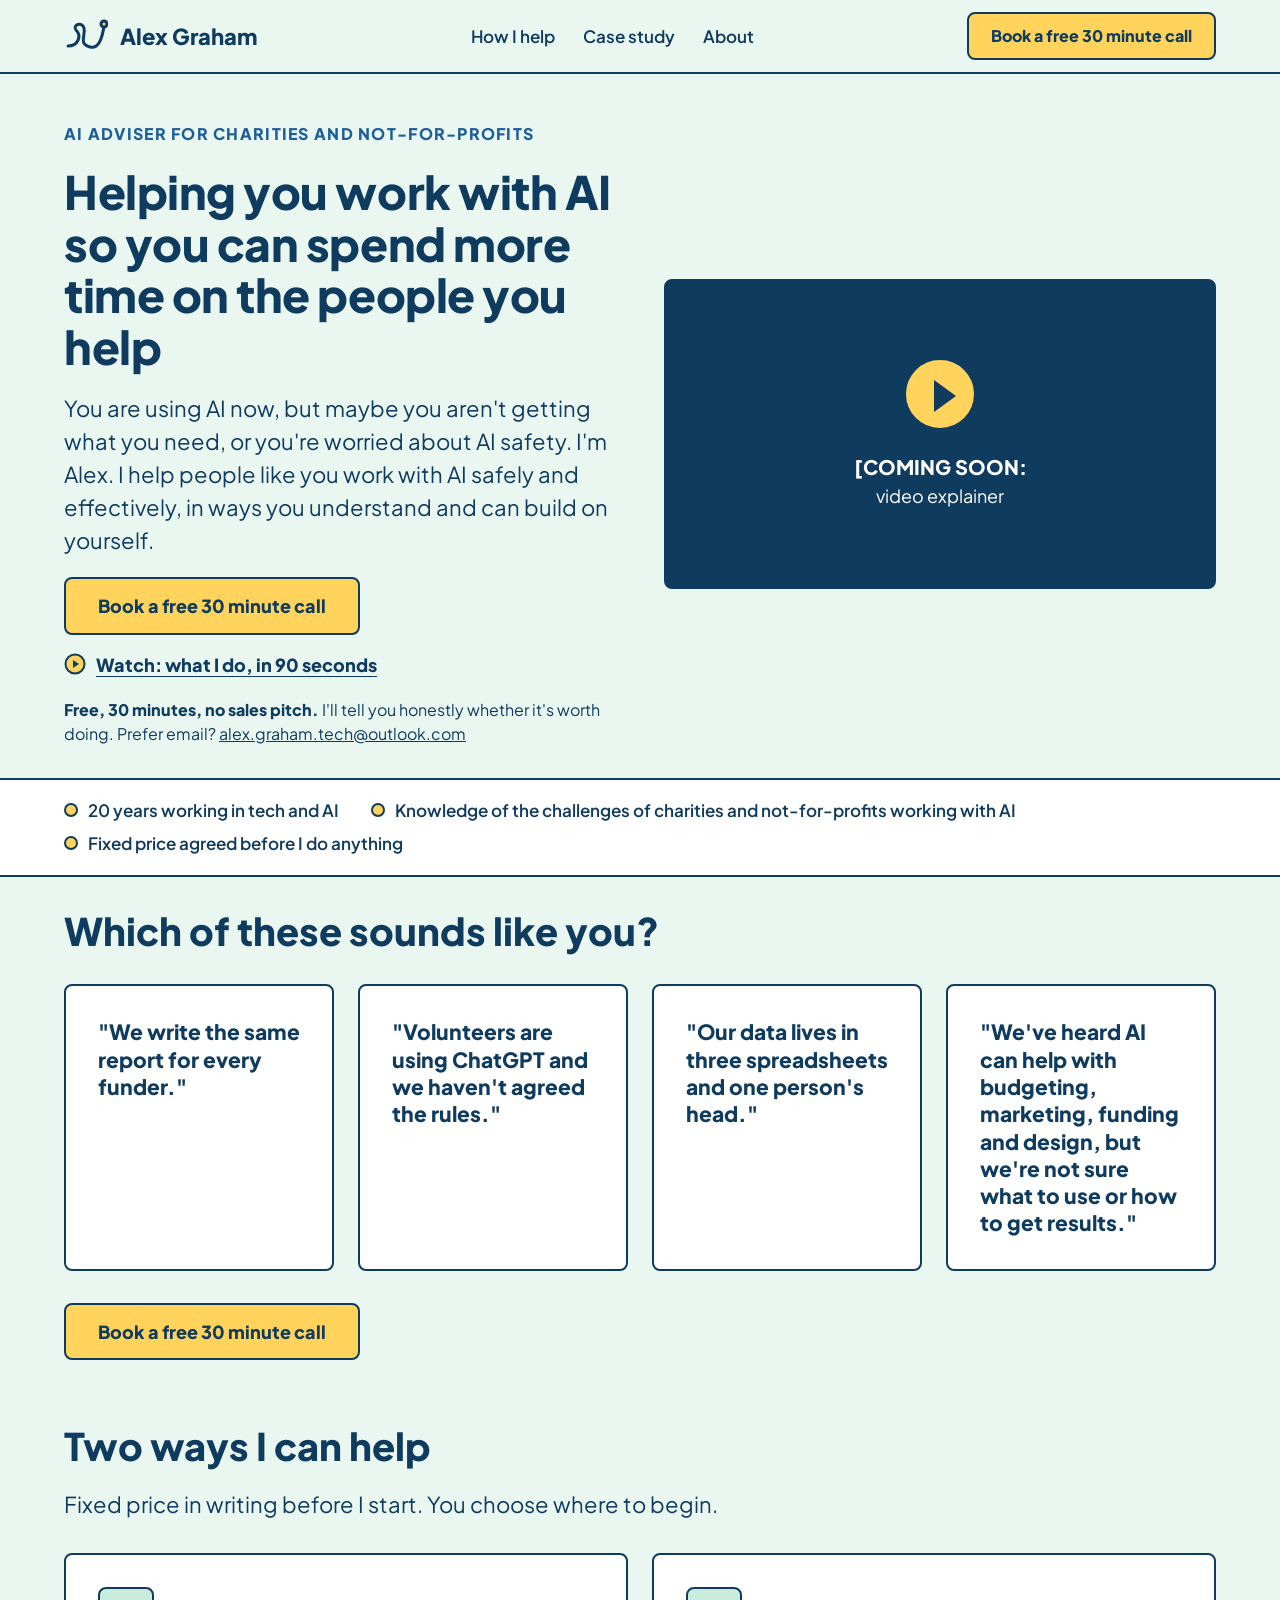
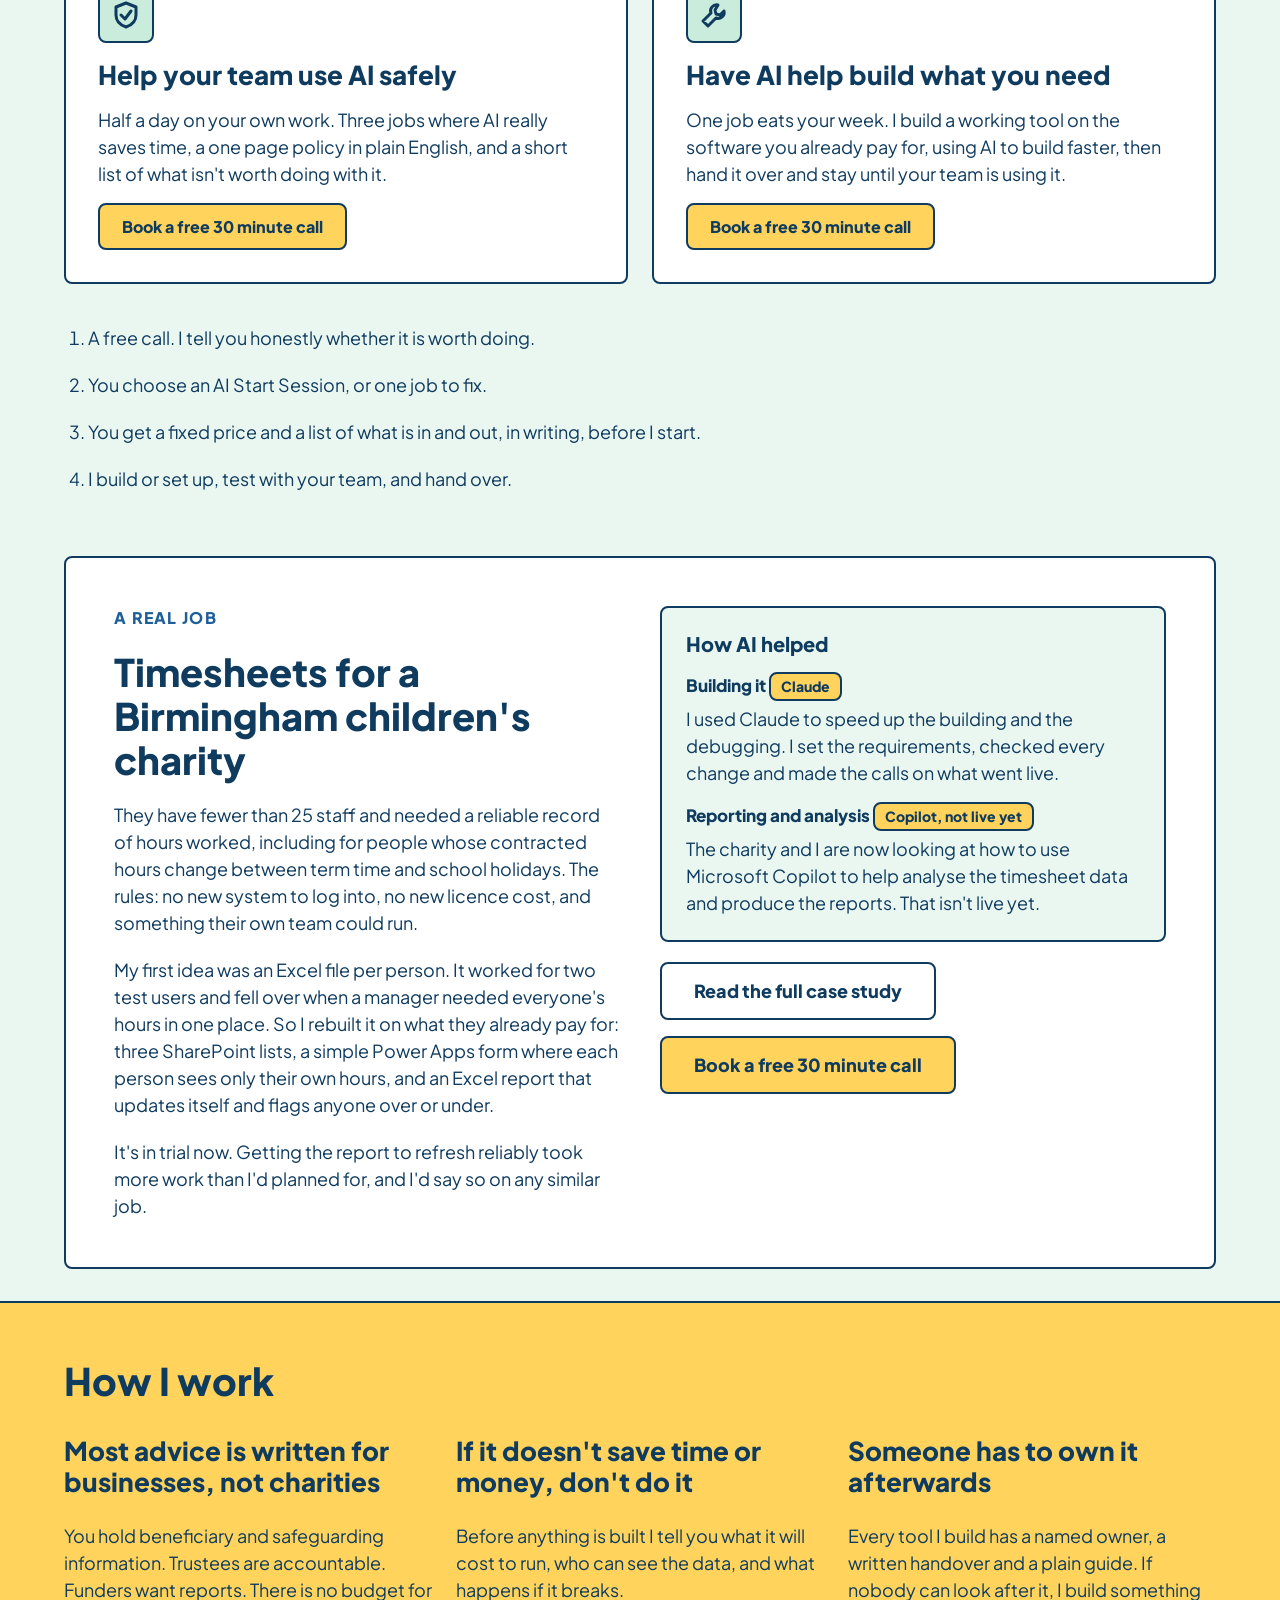
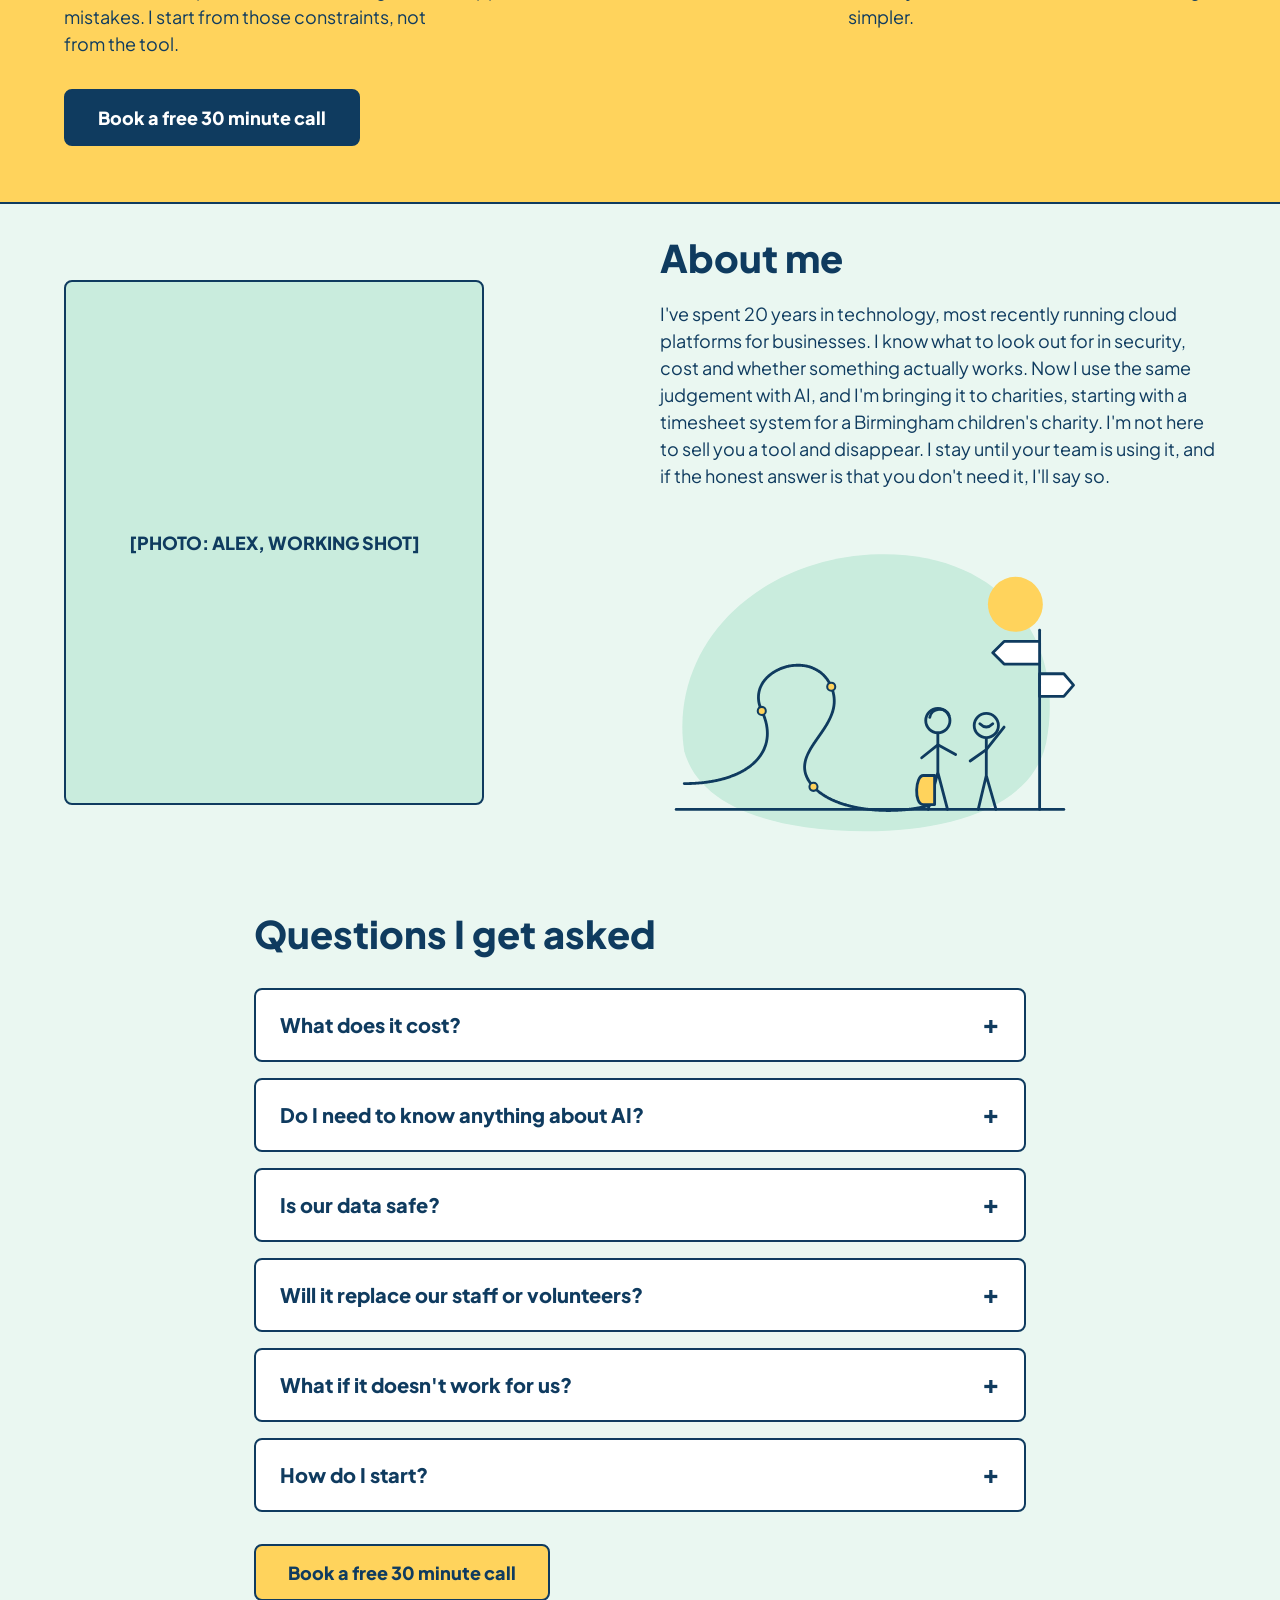
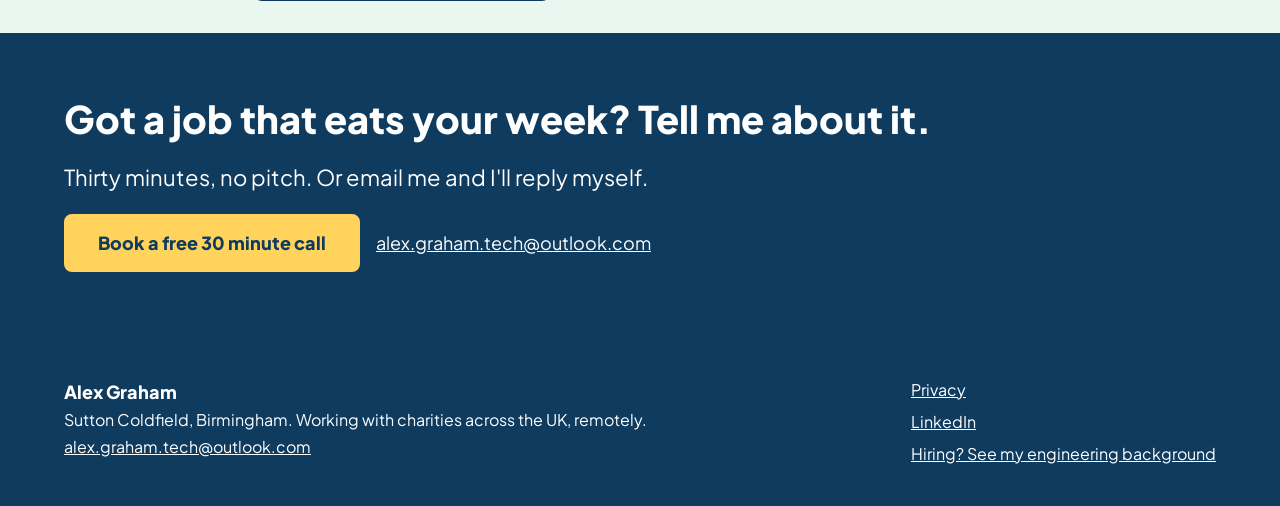
==== commit e052a8da: "Promote redesign concept C to the main site Archive the previous site (engineer-led home page and Ch" ====
--- a/index.html
+++ b/index.html
@@ -1,389 +1,155 @@
 <!doctype html>
-<html lang="en">
+<html lang="en-GB">
 <head>
 <meta charset="utf-8">
-<title>Alex Graham | Cloud and platform engineer</title>
-<meta name="description" content="Technology that works, costs less, and does not depend on one person. Alex Graham is a cloud and platform engineer in Birmingham, helping organisations across the UK find what is wrong with their tech, fix it, and leave it working.">
-<meta name="viewport" content="width=device-width, initial-scale=1">
-<meta name="robots" content="noindex">
-
-<link rel="preconnect" href="https://fonts.googleapis.com">
-<link rel="preconnect" href="https://fonts.gstatic.com" crossorigin>
-<link rel="stylesheet" href="https://fonts.googleapis.com/css2?family=Instrument+Serif:ital@0;1&amp;family=Inter:wght@400;500;600&amp;display=swap">
-<style>
-  :root{
-    --paper:#F7F4EC;
-    --wash:#EFE9DE;
-    --ink:#2238C4;          /* cobalt */
-    --deep:#182785;
-    --night:#070A1F;
-    --text:#0B0B14;
-    --soft:#44465A;
-    --line:rgba(34,56,196,.28);
-    --line-dark:rgba(247,244,236,.28);
-    --serif:'Instrument Serif','Iowan Old Style',Baskerville,Palatino,Georgia,serif;
-    --sans:'Inter',ui-sans-serif,system-ui,-apple-system,'Segoe UI',Arial,sans-serif;
-    --nav-h:64px;
-    --ease:cubic-bezier(.2,.7,.2,1);
-  }
-  *{box-sizing:border-box}
-  html{scroll-behavior:smooth;scroll-padding-top:var(--nav-h)}
-  body{margin:0;background:var(--paper);color:var(--text);font-family:var(--sans);font-size:16.5px;line-height:1.65;-webkit-font-smoothing:antialiased}
-  h1,h2,h3,p,ul,ol,li,figure,blockquote{margin:0;padding:0}
-  ul{list-style:none}
-  a{color:inherit}
-  :focus-visible{outline:2px solid var(--ink);outline-offset:3px}
-  .on-dark :focus-visible,.stage :focus-visible{outline-color:var(--paper)}
-  .wrap{width:100%;max-width:1240px;margin:0 auto;padding:0 clamp(18px,4vw,44px)}
-
-  /* type */
-  .kicker{display:inline-flex;align-items:center;gap:12px;font:600 11px/1.2 var(--sans);letter-spacing:.24em;text-transform:uppercase;color:var(--ink);margin-bottom:26px}
-  .kicker::before{content:"";width:34px;height:1px;background:currentColor}
-  .on-dark .kicker{color:var(--paper)}
-  h2,.h2{font-family:var(--serif);font-weight:400;font-size:clamp(40px,6vw,84px);line-height:1;letter-spacing:-.018em;text-wrap:balance}
-  h2 em,.h2 em,.statement em{font-style:italic;color:var(--ink)}
-  .on-dark h2 em,.on-dark .statement em{color:#B9C4FF}
-  .lede{font-size:17px;max-width:36em;color:var(--soft);margin-top:22px;text-wrap:pretty}
-  .on-dark .lede{color:rgba(247,244,236,.78)}
-  h3{font-family:var(--serif);font-weight:400;font-size:26px;line-height:1.1;letter-spacing:-.01em}
-
-  /* NAV */
-  .nav{position:fixed;z-index:50;top:0;left:0;right:0;background:var(--paper);border-bottom:1px solid var(--line)}
-  .navin{display:flex;align-items:center;gap:30px;height:var(--nav-h)}
-  .brand{display:inline-flex;align-items:center;gap:10px;font-family:var(--serif);font-size:22px;text-decoration:none;color:var(--ink);white-space:nowrap}
-  .brand svg{transition:transform .35s var(--ease)}
-  .brand:hover svg{transform:scale(1.15)}
-  .links{display:flex;gap:30px;margin-left:10px}
-  .link{position:relative;padding:8px 0;font:600 11.5px/1 var(--sans);letter-spacing:.18em;text-transform:uppercase;text-decoration:none;color:var(--text);transition:color .2s}
-  .link::after{content:"";position:absolute;left:0;right:0;bottom:2px;height:1px;background:var(--ink);transform:scaleX(0);transform-origin:0 50%;transition:transform .35s var(--ease)}
-  .link:hover,.link.active{color:var(--ink)}
-  .link:hover::after,.link.active::after{transform:scaleX(1)}
-  .navcta{margin-left:auto}
-  .btn{display:inline-flex;align-items:center;gap:10px;height:46px;padding:0 22px;border:0;border-radius:2px;background:var(--ink);color:var(--paper);font:600 12px/1 var(--sans);letter-spacing:.14em;text-transform:uppercase;text-decoration:none;cursor:pointer;transition:background .25s,color .25s,transform .3s var(--ease)}
-  .btn:hover{background:var(--deep);transform:translateY(-2px)}
-  .btn svg{transition:transform .35s var(--ease)}
-  .btn:hover svg{transform:translateX(4px)}
-  .btn.ghost{background:transparent;color:inherit;box-shadow:inset 0 0 0 1px currentColor}
-  .btn.ghost:hover{background:var(--ink);color:var(--paper);box-shadow:inset 0 0 0 1px var(--ink)}
-  .btn.paper{background:var(--paper);color:var(--deep)}
-  .btn.paper:hover{background:#fff}
-  .on-dark .btn.ghost:hover,.stage .btn.ghost:hover{background:var(--paper);color:var(--deep);box-shadow:inset 0 0 0 1px var(--paper)}
-
-  /* HERO STAGE */
-  .hero{padding:calc(var(--nav-h) + 6px) clamp(8px,1.6vw,20px) 0}
-  .stage{position:relative;max-width:1640px;margin:0 auto;min-height:clamp(600px,56vw,820px);background:var(--deep);color:var(--paper);overflow:hidden;display:flex;align-items:flex-end}
-  .stage svg.art{position:absolute;inset:0;width:100%;height:100%}
-  .stage .frame{position:absolute;inset:12px;border:1px solid rgba(247,244,236,.42);pointer-events:none;z-index:2}
-  .stage-in{position:relative;z-index:3;width:100%;padding:clamp(40px,6vw,88px) clamp(28px,6vw,96px) clamp(48px,6vw,88px)}
-  .id{display:flex;align-items:center;gap:16px;margin-bottom:26px}
-  .portrait{width:76px;height:76px;border-radius:50%;object-fit:cover;border:1px solid var(--paper);padding:3px;background:var(--deep);display:block}
-  .hello{font:italic 22px var(--serif)}
-  .stage h1{font-family:var(--serif);font-weight:400;font-size:clamp(38px,5.6vw,92px);line-height:1.02;letter-spacing:-.02em;max-width:17ch;text-wrap:balance;margin-bottom:36px}
-  .stage h1 em{font-style:italic;color:#B9C4FF}
-  .stage .row{display:flex;gap:12px;flex-wrap:wrap}
-  .stage .btn{background:var(--paper);color:var(--deep)}
-  .stage .btn:hover{background:#fff;color:var(--deep)}
-  .stage .btn.ghost{background:transparent;color:var(--paper)}
-  @keyframes tw{50%{opacity:.25}}
-  .draw{stroke-dasharray:var(--len,1200);stroke-dashoffset:var(--len,1200);animation:draw 3.2s var(--ease) .3s forwards}
-  @keyframes draw{to{stroke-dashoffset:0}}
-  .cue{position:absolute;right:clamp(28px,6vw,96px);bottom:clamp(48px,6vw,88px);z-index:3;display:flex;flex-direction:column;align-items:center;gap:10px;font:600 10px/1 var(--sans);letter-spacing:.24em;text-transform:uppercase;writing-mode:vertical-rl}
-  .cue i{width:1px;height:34px;background:linear-gradient(var(--paper),transparent);animation:cue 2.2s ease-in-out infinite;transform-origin:top}
-  @keyframes cue{50%{transform:scaleY(.4)}}
-
-  /* INTRO (below stage) */
-  .intro{padding:clamp(64px,8vw,112px) 0}
-  .intro-grid{display:grid;grid-template-columns:1.35fr 1fr;gap:clamp(36px,6vw,96px);align-items:start}
-  .statement{font-family:var(--serif);font-weight:400;font-size:clamp(28px,3.6vw,50px);line-height:1.08;letter-spacing:-.015em;text-wrap:balance}
-  .intro-copy{display:flex;flex-direction:column;gap:18px;max-width:44em;font-size:17.5px}
-  .ih{font-family:var(--serif);font-weight:400;font-size:clamp(30px,3.4vw,46px);line-height:1.05;letter-spacing:-.015em;margin-top:14px}
-  .ih:first-child{margin-top:0}
-  .side{display:flex;flex-direction:column;gap:22px;border-top:1px solid var(--line);padding-top:24px}
-  .avail{display:flex;gap:12px;font-size:15.5px}
-  .avail i{flex:none;width:9px;height:9px;margin-top:9px;border-radius:50%;background:var(--ink);animation:tw 2s ease-in-out infinite}
-  .side .row{display:flex;gap:10px;flex-wrap:wrap}
-  .email-line a{color:var(--ink);text-underline-offset:4px}
-
-  /* sections */
-  .sec{position:relative;padding:clamp(76px,10vw,144px) 0}
-  .on-dark{background:var(--night);color:var(--paper)}
-  .on-deep{background:var(--deep);color:var(--paper)}
-  .on-wash{background:var(--wash)}
-
-  /* practice */
-  .practice{padding:0 0 clamp(76px,10vw,128px)}
-  .practice h2{font-size:clamp(32px,4.2vw,56px);margin-bottom:12px}
-  .cols3{display:grid;grid-template-columns:repeat(3,minmax(0,1fr));border-top:1px solid var(--line);margin-top:44px}
-  .cols3>*{padding:30px 32px 8px 0}
-  .cols3>*+*{padding-left:32px;border-left:1px solid var(--line)}
-  .num{font:italic 58px/1 var(--serif);color:var(--ink);display:block;margin-bottom:14px}
-  .icon-badge{display:block;color:var(--ink);margin-bottom:16px}
-  .cols3 p{color:var(--soft);margin-top:12px;font-size:16px}
-
-  /* why */
-  .why-grid{display:grid;grid-template-columns:1fr 1fr;gap:clamp(36px,6vw,96px);margin-top:56px;align-items:start}
-  .prose{display:flex;flex-direction:column;gap:20px;font-size:18px;max-width:34em}
-  .proofs{border-top:1px solid var(--line)}
-  .proofs li{display:grid;grid-template-columns:56px 1fr;gap:8px;padding:20px 0;border-bottom:1px solid var(--line);transition:padding .35s var(--ease)}
-  .proofs li:hover{padding-left:10px}
-  .proofs .n{font:italic 20px/1.35 var(--serif);color:var(--ink)}
-  .proofs .t{font-size:16.5px}
-
-  /* problem */
-  .pick{margin-top:56px;border-top:1px solid var(--line-dark)}
-  .pick a{display:grid;grid-template-columns:72px 1fr auto;align-items:center;gap:8px;padding:clamp(20px,2.6vw,34px) 0;border-bottom:1px solid var(--line-dark);text-decoration:none;transition:padding .4s var(--ease),background .3s}
-  .pick a:hover{padding-left:18px;padding-right:18px;background:rgba(247,244,236,.06)}
-  .pick .n{font:italic 22px var(--serif);color:#B9C4FF}
-  .pick p{font-family:var(--serif);font-size:clamp(22px,2.8vw,38px);line-height:1.1;letter-spacing:-.01em}
-  .pick .go{font:600 11px/1 var(--sans);letter-spacing:.2em;text-transform:uppercase;display:inline-flex;align-items:center;gap:10px;opacity:.7;transition:opacity .3s}
-  .pick a:hover .go{opacity:1}
-  .pick .go svg{transition:transform .35s var(--ease)}
-  .pick a:hover .go svg{transform:translateX(5px)}
-
-  /* together */
-  .step{display:flex;flex-direction:column;gap:6px}
-  .step .tag{font:600 11px/1.3 var(--sans);letter-spacing:.2em;text-transform:uppercase;color:var(--ink);margin-bottom:6px}
-  .step h3{font-size:34px}
-  .step p.body{color:var(--soft);margin-top:10px}
-  .included{margin-top:44px;padding-top:22px;border-top:1px solid var(--line);max-width:60em;font-size:15.5px;color:var(--soft)}
-
-  /* work */
-  .case{margin-top:52px;border-top:1px solid var(--text);display:grid;grid-template-columns:1fr 1.4fr;gap:clamp(28px,5vw,80px);padding-top:30px}
-  .case .meta{font:600 11px/1.3 var(--sans);letter-spacing:.2em;text-transform:uppercase;color:var(--ink);margin-bottom:16px}
-  .case h3{font-size:clamp(32px,4vw,56px);line-height:1.02}
-  .dl{display:grid;grid-template-columns:1fr 1fr;border-top:1px solid var(--line);border-left:1px solid var(--line)}
-  .dl>div{padding:22px 24px;border-right:1px solid var(--line);border-bottom:1px solid var(--line)}
-  .dl .lab{font:600 10.5px/1.3 var(--sans);letter-spacing:.2em;text-transform:uppercase;color:var(--ink);margin-bottom:8px}
-  .dl p{font-size:15.5px}
-  .sub{font-family:var(--serif);font-weight:400;font-size:clamp(30px,3.8vw,52px);line-height:1;letter-spacing:-.015em;margin:clamp(72px,9vw,120px) 0 12px}
-  .sub em{font-style:italic;color:var(--ink)}
-  .subnote{color:var(--soft);max-width:44em;margin-bottom:34px}
-  .chips{display:grid;grid-template-columns:repeat(2,minmax(0,1fr));column-gap:clamp(24px,4vw,64px);border-top:1px solid var(--line)}
-  .chip{padding:22px 0;border-bottom:1px solid var(--line);font-size:16px;color:var(--soft)}
-  .chip strong{display:block;font:400 28px/1.1 var(--serif);color:var(--text);margin-bottom:6px}
-  .now{display:grid;grid-template-columns:1fr 1fr;gap:16px;margin-top:30px}
-  .now article{padding:clamp(26px,3vw,40px);display:flex;flex-direction:column;gap:14px;min-height:300px}
-  .now article:first-child{background:var(--deep);color:var(--paper)}
-  .now article:last-child{background:var(--night);color:var(--paper)}
-  .now .meta{font:600 10.5px/1.3 var(--sans);letter-spacing:.2em;text-transform:uppercase;color:#B9C4FF}
-  .now h3{font-size:clamp(30px,3vw,42px)}
-  .now p:last-child{color:rgba(247,244,236,.82)}
-
-  /* quote */
-  .quote{padding:clamp(76px,10vw,140px) 0;text-align:center;background:var(--wash)}
-  .quote .statement{max-width:22em;margin:0 auto;font-size:clamp(28px,3.8vw,54px)}
-
-  /* contact */
-  #contact{padding:clamp(80px,10vw,150px) 0 48px}
-  #contact h2{font-size:clamp(56px,11vw,176px);line-height:.92}
-  #contact .lede{font-size:19px;margin-top:30px}
-  .contact-links{display:flex;gap:12px;flex-wrap:wrap;margin:36px 0 clamp(60px,8vw,110px)}
-  .foot{border-top:1px solid var(--line-dark);padding-top:22px;font-size:14px;color:rgba(247,244,236,.75);display:flex;flex-direction:column;gap:4px}
-
-  /* reveal */
-  .js .reveal{opacity:0;transform:translateY(26px);transition:opacity 1s var(--ease),transform 1s var(--ease)}
-  .js .reveal.in{opacity:1;transform:none}
-
-  @media (max-width:960px){
-    .intro-grid,.why-grid,.case,.now{grid-template-columns:1fr}
-    .cols3{grid-template-columns:1fr}
-    .cols3>*,.cols3>*+*{padding:28px 0;border-left:0}
-    .cols3>*+*{border-top:1px solid var(--line)}
-    .dl{grid-template-columns:1fr}
-    .chips{grid-template-columns:1fr}
-    .pick a{grid-template-columns:44px 1fr}
-    .pick .go{display:none}
-    .cue{display:none}
-    .navin{flex-wrap:wrap;gap:4px 14px;height:auto;padding-top:10px;padding-bottom:6px}
-    .nav nav{order:3;width:100%;overflow-x:auto;scrollbar-width:none}
-    .nav nav::-webkit-scrollbar{display:none}
-    .links{width:max-content;gap:22px;margin-left:0}
-    .link{white-space:nowrap;padding:8px 0}
-    .navcta{height:38px;padding:0 14px}
-    :root{--nav-h:100px}
-  }
-  @media (prefers-reduced-motion:reduce){
-    html{scroll-behavior:auto}
-    *,*::before,*::after{animation:none!important;transition:none!important}
-    .draw{stroke-dashoffset:0}
-    .js .reveal{opacity:1;transform:none}
-  }
-
-  /* ---- new copy additions ---- */
-
-  .aside{display:block;font:italic 400 .36em/1.2 var(--serif);color:var(--soft);margin-top:14px;letter-spacing:0}
-  .stage .lead{font-size:clamp(17px,1.5vw,21px);line-height:1.5;max-width:34em;margin:-10px 0 30px;color:rgba(247,244,236,.88)}
-  .after{padding:26px 0 0}
-  .after .avail{max-width:40em}
-  .cols3.six>*:nth-child(n+4){border-top:1px solid var(--line);margin-top:0}
-  .cols3.six>*:nth-child(3n+1){padding-left:0;border-left:0}
-  .cols3 h3{margin-top:2px}
-  .step .num{margin-bottom:10px}
-  .on-deep .proofs{border-top-color:var(--line-dark)}
-  .on-deep .proofs li{border-bottom-color:var(--line-dark)}
-  .on-deep .proofs .n{color:#B9C4FF}
-  .hiring-copy{display:flex;flex-direction:column;gap:28px;font-size:20px;align-items:flex-start;max-width:30em}
-  .on-deep h2 em{color:#B9C4FF}
-  .list{border-top:1px solid var(--line)}
-  .list li{padding:20px 0 20px 34px;border-bottom:1px solid var(--line);position:relative;font-size:18px}
-  .list li::before{content:"";position:absolute;left:4px;top:30px;width:10px;height:10px;border-radius:50%;background:var(--ink)}
-  .on-deep .list,.on-dark .list{border-top-color:var(--line-dark)}
-  .on-deep .list li,.on-dark .list li{border-bottom-color:var(--line-dark)}
-  .on-deep .list li::before,.on-dark .list li::before{background:#B9C4FF}
-  .cols2{display:grid;grid-template-columns:1fr 1.2fr;gap:clamp(36px,6vw,96px);align-items:start}
-  .about-copy{font-family:var(--serif);font-size:clamp(26px,3.2vw,44px);line-height:1.15;letter-spacing:-.012em;max-width:26em}
-  .contact-note{max-width:44em;font-size:15.5px;margin-bottom:60px;color:rgba(247,244,236,.82)}
-  .contact-note a{color:#B9C4FF}
-  #contact .contact-links{margin-bottom:14px}
-  .page-hero{padding:calc(var(--nav-h) + clamp(48px,7vw,100px)) 0 clamp(60px,8vw,110px)}
-  .page-hero h1{font-family:var(--serif);font-weight:400;font-size:clamp(42px,6.4vw,100px);line-height:1;letter-spacing:-.02em;max-width:16ch;text-wrap:balance}
-  .page-hero p{font-size:20px;max-width:36em;margin:30px 0 32px;color:var(--soft)}
-  @media (max-width:960px){.cols2{grid-template-columns:1fr;gap:26px}.cols3.six>*:nth-child(3n+1){padding-left:0}.cols3.six>*:nth-child(n+4){border-top:1px solid var(--line)}}
-
-</style>
-<script>document.documentElement.className+=' js'</script>
+<meta name="viewport" content="width=device-width,initial-scale=1">
+<title>Alex Graham | AI adviser for charities and not-for-profits</title>
+<meta name="description" content="Practical, safe AI help for charities and not-for-profits. Birmingham and UK-wide. Book a free 30 minute call.">
+<meta name="theme-color" content="#EAF7F1">
+<meta property="og:title" content="Alex Graham | AI adviser for charities and not-for-profits">
+<meta property="og:description" content="Practical, safe AI help for charities and not-for-profits. Birmingham and UK-wide. Book a free 30 minute call.">
+<meta property="og:type" content="website">
+<link rel="preload" href="fonts/plus-jakarta-sans-latin-800-normal.woff2" as="font" type="font/woff2" crossorigin>
+<link rel="preload" href="fonts/plus-jakarta-sans-latin-400-normal.woff2" as="font" type="font/woff2" crossorigin>
+<link rel="stylesheet" href="style.css">
+<script type="application/ld+json">{"@context":"https://schema.org","@graph":[{"@type":"Person","name":"Alex Graham","url":"https://www.alex-graham.cc/","jobTitle":"AI adviser for charities and not-for-profits","address":{"@type":"PostalAddress","addressLocality":"Sutton Coldfield","addressCountry":"GB"}},{"@type":"ProfessionalService","name":"Alex Graham","url":"https://www.alex-graham.cc/","areaServed":"GB","address":{"@type":"PostalAddress","addressLocality":"Sutton Coldfield","addressCountry":"GB"}}]}</script>
 </head>
 <body>
-<svg style="display:none" aria-hidden="true">
-  <symbol id="icon-mark" viewBox="0 0 22 22" fill="none" stroke="currentColor" stroke-width="1.4" stroke-linecap="round" stroke-linejoin="round">
-    <line x1="4" y1="16" x2="11" y2="5"/><line x1="11" y1="5" x2="18" y2="13"/>
-    <circle cx="4" cy="16" r="1.7" fill="currentColor" stroke="none"/>
-    <circle cx="11" cy="5" r="1.7" fill="currentColor" stroke="none"/>
-    <circle cx="18" cy="13" r="1.7" fill="currentColor" stroke="none"/>
-  </symbol>
-  <symbol id="icon-waste" viewBox="0 0 22 22" fill="none" stroke="currentColor" stroke-width="1.4" stroke-linecap="round" stroke-linejoin="round">
-    <circle cx="5" cy="17" r="2"/><circle cx="14" cy="17" r="2"/>
-    <line x1="5" y1="17" x2="18" y2="4"/><line x1="14" y1="17" x2="3" y2="4"/>
-  </symbol>
-  <symbol id="icon-reliable" viewBox="0 0 22 22" fill="none" stroke="currentColor" stroke-width="1.4" stroke-linecap="round" stroke-linejoin="round">
-    <path d="M16 6 A7 7 0 1 1 6 6"/><polyline points="10 2 6 6 3 4"/>
-  </symbol>
-  <symbol id="icon-secure" viewBox="0 0 22 22" fill="none" stroke="currentColor" stroke-width="1.4" stroke-linejoin="round">
-    <polygon points="11,2 18,6.5 18,15.5 11,20 4,15.5 4,6.5"/>
-    <polyline points="7,11 10,14 15,7" stroke-linecap="round"/>
-  </symbol>
-  <symbol id="icon-data" viewBox="0 0 22 22" fill="none" stroke="currentColor" stroke-width="1.4" stroke-linejoin="round" stroke-linecap="round">
-    <polygon points="3,3 19,3 12,12 12,19 10,19 10,12"/>
-  </symbol>
-  <symbol id="icon-ai" viewBox="0 0 22 22" fill="none" stroke="currentColor" stroke-width="1.4" stroke-linejoin="round">
-    <path d="M2 11 Q11 3 20 11 Q11 19 2 11 Z"/>
-    <circle cx="11" cy="11" r="2.4" fill="currentColor" stroke="none"/>
-  </symbol>
+<a class="skip" href="#main">Skip to main content</a>
+<header class="site"><div class="wrap">
+<a class="brand" href="./"><svg xmlns="http://www.w3.org/2000/svg" width="44" height="40" viewBox="0 0 44 40" fill="none" stroke="#0F3B5F" stroke-width="3" stroke-linecap="round" aria-hidden="true" focusable="false"><path d="M4 30 C14 30 18 20 12 14 C8 9 18 5 20 12 C22 20 14 28 26 31 C34 33 38 24 40 10"/><circle cx="40" cy="8" r="3" fill="#FFD35C"/></svg>
+<span>Alex Graham</span></a>
+<nav aria-label="Main"><ul>
+<li><a href="#how">How I help</a></li>
+<li><a href="#case-study">Case study</a></li>
+<li><a href="#about">About</a></li>
+</ul></nav>
+<a class="btn btn-primary" data-cta href="#contact"><span class="long">Book a free 30 minute call</span><span class="short">Book a call</span></a>
+</div></header>
+<main id="main">
+<section class="hero"><div class="wrap grid">
+<div class="stack">
+<p class="kicker">AI adviser for charities and not-for-profits</p>
+<h1>Helping you work with AI so you can spend more time on the people you help</h1>
+<p class="lead">You are using AI now, but maybe you aren't getting what you need, or you're worried about AI safety. I'm Alex. I help people like you work with AI safely and effectively, in ways you understand and can build on yourself.</p>
+<div class="btn-row"><a class="btn btn-primary" data-cta href="#contact">Book a free 30 minute call</a><a class="playlink" data-play href="#video"><svg width="22" height="22" viewBox="0 0 22 22" aria-hidden="true"><circle cx="11" cy="11" r="9.5" fill="#FFD35C" stroke="#0F3B5F" stroke-width="2"/><path d="M9 7l6 4-6 4z" fill="#0F3B5F"/></svg>Watch: what I do, in 90 seconds</a></div>
+<p class="mini"><strong>Free, 30 minutes, no sales pitch.</strong> I'll tell you honestly whether it's worth doing. Prefer email? <a data-email href="mailto:">email me</a></p>
+</div>
+<div id="video" class="video" role="group" aria-label="Video explainer in 90 seconds">
+<!-- VIDEO: swap this block for <video controls preload="none" poster="..."><source src="..." type="video/mp4"><track kind="captions" src="captions.vtt" srclang="en-GB" label="English" default></video> -->
+<div class="ph"><span class="dot" aria-hidden="true"></span><strong>[COMING SOON: </strong> video explainer</div>
+</div>
+</div></section>
+<div class="strip"><div class="wrap"><ul><li>20 years working in tech and AI</li><li>Knowledge of the challenges of charities and not-for-profits working with AI</li><li>Fixed price agreed before I do anything</li></ul></div></div>
+
+<section id="problems"><div class="wrap">
+<div class="section-head"><h2>Which of these sounds like you?</h2></div>
+<div class="cards">
+<div class="card"><p class="quote">"We write the same report for every funder."</p></div>
+<div class="card"><p class="quote">"Volunteers are using ChatGPT and we haven't agreed the rules."</p></div>
+<div class="card"><p class="quote">"Our data lives in three spreadsheets and one person's head."</p></div>
+<div class="card"><p class="quote">"We've heard AI can help with budgeting, marketing, funding and design, but we're not sure what to use or how to get results."</p></div>
+</div>
+<p class="cta-after"><a class="btn btn-primary" data-cta href="#contact">Book a free 30 minute call</a></p>
+</div></section>
+
+<section id="how"><div class="wrap">
+<div class="section-head stack"><h2>Two ways I can help</h2><p class="lead">Fixed price in writing before I start. You choose where to begin.</p></div>
+<div class="cards three">
+<div class="card"><div class="icon"><svg viewBox="0 0 32 32" aria-hidden="true"><path d="M16 4l10 4v8c0 6-4 10-10 12C10 26 6 22 6 16V8z"/><path d="M11 16l4 4 6-8"/></svg></div>
+<h3>Help your team use AI safely</h3>
+<p>Half a day on your own work. Three jobs where AI really saves time, a one page policy in plain English, and a short list of what isn't worth doing with it.</p>
+<a class="btn btn-primary" data-cta href="#contact">Book a free 30 minute call</a></div>
+<div class="card"><div class="icon"><svg viewBox="0 0 32 32" aria-hidden="true"><path d="M20 6a6 6 0 0 0-7 8L5 22l5 5 8-8a6 6 0 0 0 8-7l-4 4-4-1-1-4z"/></svg></div>
+<h3>Have AI help build what you need</h3>
+<p>One job eats your week. I build a working tool on the software you already pay for, using AI to build faster, then hand it over and stay until your team is using it.</p>
+<a class="btn btn-primary" data-cta href="#contact">Book a free 30 minute call</a></div>
+</div>
+<ol class="stack" style="margin-top:40px;max-width:760px;list-style:decimal;padding-left:24px"><li>A free call. I tell you honestly whether it is worth doing.</li><li>You choose an AI Start Session, or one job to fix.</li><li>You get a fixed price and a list of what is in and out, in writing, before I start.</li><li>I build or set up, test with your team, and hand over.</li></ol>
+</div></section>
+
+<section id="case-study"><div class="wrap">
+<div class="case">
+<div class="stack">
+<p class="kicker">A real job</p>
+<h2>Timesheets for <span data-charity>a Birmingham children's charity</span></h2>
+<p>They have fewer than 25 staff and needed a reliable record of hours worked, including for people whose contracted hours change between term time and school holidays. The rules: no new system to log into, no new licence cost, and something their own team could run.</p>
+<p>My first idea was an Excel file per person. It worked for two test users and fell over when a manager needed everyone's hours in one place. So I rebuilt it on what they already pay for: three SharePoint lists, a simple Power Apps form where each person sees only their own hours, and an Excel report that updates itself and flags anyone over or under.</p>
+<p>It's in trial now. Getting the report to refresh reliably took more work than I'd planned for, and I'd say so on any similar job.</p>
+</div>
+<div class="stack">
+<div class="how"><h3>How AI helped</h3>
+<h4>Building it <span class="tag">Claude</span></h4>
+<p>I used Claude to speed up the building and the debugging. I set the requirements, checked every change and made the calls on what went live.</p>
+<h4>Reporting and analysis <span class="tag">Copilot, not live yet</span></h4>
+<p>The charity and I are now looking at how to use Microsoft Copilot to help analyse the timesheet data and produce the reports. That isn't live yet.</p></div>
+<div class="btn-row"><a class="btn btn-secondary" href="case-study/">Read the full case study</a><a class="btn btn-primary" data-cta href="#contact">Book a free 30 minute call</a></div>
+</div>
+</div>
+</div></section>
+
+<section class="band-yellow on-yellow-flip" aria-labelledby="principles"><div class="wrap">
+<h2 id="principles" style="margin-bottom:32px">How I work</h2>
+<div class="cards three">
+<div class="card"><h3>Most advice is written for businesses, not charities</h3><p>You hold beneficiary and safeguarding information. Trustees are accountable. Funders want reports. There is no budget for mistakes. I start from those constraints, not from the tool.</p></div>
+<div class="card"><h3>If it doesn't save time or money, don't do it</h3><p>Before anything is built I tell you what it will cost to run, who can see the data, and what happens if it breaks.</p></div>
+<div class="card"><h3>Someone has to own it afterwards</h3><p>Every tool I build has a named owner, a written handover and a plain guide. If nobody can look after it, I build something simpler.</p></div>
+</div>
+<p class="cta-after"><a class="btn btn-primary" data-cta href="#contact">Book a free 30 minute call</a></p>
+</div></section>
+
+<section id="about"><div class="wrap about">
+<div class="photo" role="img" aria-label="Placeholder for a photo of Alex"><span>[PHOTO: ALEX, WORKING SHOT]</span></div>
+<div class="stack">
+<h2>About me</h2>
+<p>I've spent 20 years in technology, most recently running cloud platforms for businesses. I know what to look out for in security, cost and whether something actually works. Now I use the same judgement with AI, and I'm bringing it to charities, starting with a timesheet system for a Birmingham children's charity. I'm not here to sell you a tool and disappear. I stay until your team is using it, and if the honest answer is that you don't need it, I'll say so.</p>
+<svg xmlns="http://www.w3.org/2000/svg" viewBox="0 0 520 420" role="img" aria-label="Two people standing by a signpost at the end of a winding path" class="hero-ill">
+<path d="M30 300 C10 170 120 60 270 56 C420 52 504 160 478 290 C456 390 300 410 180 394 C96 382 44 350 30 300Z" fill="#C9ECDD"/>
+<circle cx="440" cy="118" r="34" fill="#FFD35C"/>
+<g fill="none" stroke="#0F3B5F" stroke-width="3.5" stroke-linecap="round" stroke-linejoin="round">
+<path d="M20 372 H500"/>
+<path d="M30 340 C110 340 150 300 126 250 C102 200 190 168 212 220 C234 272 150 300 190 344 C222 378 300 378 336 366" stroke-dasharray="1 0"/>
+<path d="M470 372 V150"/>
+<path d="M470 164 H426 L412 178 L426 192 H470Z" fill="#FFFFFF"/>
+<path d="M470 204 H500 L512 218 L500 232 H470Z" fill="#FFFFFF"/>
+<circle cx="344" cy="262" r="15"/>
+<path d="M334 258 C336 246 354 244 358 256"/>
+<path d="M344 278 V326 M344 326 L332 372 M344 326 L356 372"/>
+<path d="M344 292 L324 308 M344 292 L366 304"/>
+<path d="M326 330 C316 330 314 366 326 366 H340 V330Z" fill="#FFD35C"/>
+<circle cx="404" cy="268" r="15"/>
+<path d="M396 266 Q404 274 412 266"/>
+<path d="M404 284 V330 M404 330 L394 372 M404 330 L416 372"/>
+<path d="M404 298 L426 270 M404 298 L384 312"/>
+</g>
+<circle cx="190" cy="344" r="5" fill="#FFD35C" stroke="#0F3B5F" stroke-width="2.5"/>
+<circle cx="126" cy="250" r="5" fill="#FFD35C" stroke="#0F3B5F" stroke-width="2.5"/>
+<circle cx="212" cy="220" r="5" fill="#FFD35C" stroke="#0F3B5F" stroke-width="2.5"/>
 </svg>
-<header class="nav" id="nav"><div class="wrap navin"><a class="brand" href="#top" aria-label="Alex Graham, back to top"><svg width="20" height="20" aria-hidden="true"><use href="#icon-mark"/></svg>Alex Graham</a><nav aria-label="Sections"><ul class="links"><li><a class="link" href="#top" data-nav="home">Home</a></li><li><a class="link" href="#what" data-nav="what">What I can do</a></li><li><a class="link" href="#work" data-nav="work">Work</a></li><li><a class="link" href="#about" data-nav="about">About</a></li><li><a class="link" href="charities/index.html" data-nav="charities">Charities and CICs</a></li><li><a class="link" href="#contact" data-nav="contact">Contact</a></li></ul></nav></div></header>
-<main id="top">
-  <section class="hero" data-nav="home">
-    <div class="stage">
-      <svg class="art" viewBox="0 0 1600 820" preserveAspectRatio="xMidYMid slice" fill="none" stroke="#F7F4EC" aria-hidden="true">
-        <g stroke-width="1.2" opacity=".9">
-          <polyline class="draw" style="--len:1500" points="880,300 1010,230 1130,330 1240,300 1360,400 1250,470 1130,330"/>
-          <polyline class="draw" style="--len:600" points="1010,230 960,120 1060,90"/>
-        </g>
-        <g fill="#F7F4EC" stroke="none">
-          <circle cx="880" cy="300" r="4"/><circle cx="1010" cy="230" r="5"/><circle cx="1130" cy="330" r="4.5"/>
-          <circle cx="1240" cy="300" r="3.5"/><circle cx="1360" cy="400" r="5"/><circle cx="1250" cy="470" r="4"/>
-          <circle cx="960" cy="120" r="3.5"/><circle cx="1060" cy="90" r="4"/>
-        </g>
-        <!-- scalloped hills -->
-        <g stroke-width="1" opacity=".38">
-          <path d="M0 700 Q100 640 200 700 T400 700 T600 700 T800 700 T1000 700 T1200 700 T1400 700 T1600 700"/>
-          <path d="M0 740 Q100 680 200 740 T400 740 T600 740 T800 740 T1000 740 T1200 740 T1400 740 T1600 740"/>
-          <path d="M0 780 Q100 720 200 780 T400 780 T600 780 T800 780 T1000 780 T1200 780 T1400 780 T1600 780"/>
-        </g>
-      </svg>
-      <div class="frame"></div>
-      <div class="stage-in">
-        <div class="id"><img class="portrait" src="[data-uri]" alt="Alex Graham" width="76" height="76"></div>
-        <h1>Systems that work, cost less, and do not depend on one person.</h1>
-        <p class="lead">I am Alex Graham, a cloud and platform engineer. For ten years I ran the platform behind a software business. Now I help other organisations find what is wrong, fix it, and leave it working.</p>
-        <div class="row">
-          <a class="btn" href="#contact" data-mail-rev="moc.kooltuo@hcet.maharg.xela" data-subject="Book%20a%20free%20call">Book a free call <svg width="16" height="10" viewBox="0 0 16 10" fill="none" stroke="currentColor" stroke-width="1.4" aria-hidden="true"><path d="M0 5h14M10 1l4 4-4 4"/></svg></a>
-          <a class="btn ghost" href="/Alex-Graham-CV.pdf" target="_blank" rel="noopener">View my CV</a>
-        </div>
-      </div>
-    </div>
-  </section>
-  <div class="wrap after"><p class="avail"><i aria-hidden="true"></i><span>Available for contract and freelance work, and open to the right permanent role.</span></p></div>
-  <section id="what" class="sec" data-nav="what"><div class="wrap">
-    <h2 class="reveal">What I am good at <span class="aside">(without the jargon)</span></h2>
-    <div class="cols3 six"><article class="reveal"><svg class="icon-badge" width="28" height="28" aria-hidden="true"><use href="#icon-waste"/></svg><h3>Spotting waste</h3><p>I took 30% off a $140K cloud and software budget by asking why we were paying for things. The answer was usually &ldquo;nobody knows&rdquo;.</p></article><article class="reveal"><svg class="icon-badge" width="28" height="28" aria-hidden="true"><use href="#icon-reliable"/></svg><h3>Making things reliable</h3><p>Systems that recover when they break, backups that have actually been tested, and changes that go out the same way every time.</p></article><article class="reveal"><svg class="icon-badge" width="28" height="28" aria-hidden="true"><use href="#icon-secure"/></svg><h3>Keeping things safe</h3><p>I have taken a company through ISO 27001 and worked with penetration testers. I know the boring habits that stop most problems.</p></article><article class="reveal"><svg class="icon-badge" width="28" height="28" aria-hidden="true"><use href="#icon-data"/></svg><h3>Making sense of data</h3><p>Moving it, cleaning it, and getting it into reports people can use, including the awkward legal side of what you must delete.</p></article><article class="reveal"><svg class="icon-badge" width="28" height="28" aria-hidden="true"><use href="#icon-ai"/></svg><h3>Using AI sensibly</h3><p>I build with AI and check everything it does. It makes me faster and keeps your cost down, and I know enough underneath to fix what it gets wrong.</p></article></div>
-  </div></section>
-  <section id="problem" class="sec on-dark" data-nav="what"><div class="wrap">
-    <h2 class="reveal">What's your <em>problem?</em></h2>
-    <p class="lede reveal">Pick the closest. It opens an email with the subject filled in.</p>
-    <div class="pick"><a class="reveal" href="#contact" data-mail-rev="moc.kooltuo@hcet.maharg.xela" data-subject="Our%20cloud%20bill%20keeps%20going%20up"><span class="n">1</span><p>"Our cloud bill keeps going up and nobody knows why."</p><span class="go"><svg width="16" height="10" viewBox="0 0 16 10" fill="none" stroke="currentColor" stroke-width="1.4" aria-hidden="true"><path d="M0 5h14M10 1l4 4-4 4"/></svg></span></a><a class="reveal" href="#contact" data-mail-rev="moc.kooltuo@hcet.maharg.xela" data-subject="Not%20sure%20our%20backups%20would%20work"><span class="n">2</span><p>"I am not sure our backups would actually work."</p><span class="go"><svg width="16" height="10" viewBox="0 0 16 10" fill="none" stroke="currentColor" stroke-width="1.4" aria-hidden="true"><path d="M0 5h14M10 1l4 4-4 4"/></svg></span></a><a class="reveal" href="#contact" data-mail-rev="moc.kooltuo@hcet.maharg.xela" data-subject="Everything%20depends%20on%20one%20person"><span class="n">3</span><p>"Everything depends on one person who might leave."</p><span class="go"><svg width="16" height="10" viewBox="0 0 16 10" fill="none" stroke="currentColor" stroke-width="1.4" aria-hidden="true"><path d="M0 5h14M10 1l4 4-4 4"/></svg></span></a><a class="reveal" href="#contact" data-mail-rev="moc.kooltuo@hcet.maharg.xela" data-subject="Same%20information%20in%20three%20systems"><span class="n">4</span><p>"We type the same information into three different systems."</p><span class="go"><svg width="16" height="10" viewBox="0 0 16 10" fill="none" stroke="currentColor" stroke-width="1.4" aria-hidden="true"><path d="M0 5h14M10 1l4 4-4 4"/></svg></span></a><a class="reveal" href="#contact" data-mail-rev="moc.kooltuo@hcet.maharg.xela" data-subject="We%20use%20AI%20but%20there%20are%20no%20rules"><span class="n">5</span><p>"We use AI, but there are no rules."</p><span class="go"><svg width="16" height="10" viewBox="0 0 16 10" fill="none" stroke="currentColor" stroke-width="1.4" aria-hidden="true"><path d="M0 5h14M10 1l4 4-4 4"/></svg></span></a><a class="reveal" href="#contact" data-mail-rev="moc.kooltuo@hcet.maharg.xela" data-subject="Honest%20advice"><span class="n">6</span><p>"I just need honest advice."</p><span class="go"><svg width="16" height="10" viewBox="0 0 16 10" fill="none" stroke="currentColor" stroke-width="1.4" aria-hidden="true"><path d="M0 5h14M10 1l4 4-4 4"/></svg></span></a></div>
-  </div></section>
-  <section id="together" class="sec" data-nav="what"><div class="wrap">
-    <h2 class="reveal">How we <em>work together</em></h2>
-    <div class="cols3"><div class="step reveal"><span class="num" aria-hidden="true">1</span><h3>Check it over</h3><p class="body">I look at one area that worries you, such as your AWS account. You get a short written note: what I found, what to fix first, what it should cost, and the saving where there is one. The first call is free.</p></div><div class="step reveal"><span class="num" aria-hidden="true">2</span><h3>Fix it</h3><p class="body">I make the changes you choose, test them with your team, and leave a plain handover note. I quote a fixed price before I start, and anything outside the agreed list is priced separately first.</p></div><div class="step reveal"><span class="num" aria-hidden="true">3</span><h3>Keep it running (optional)</h3><p class="body">A monthly check, small changes, and a quarterly review so it does not drift back.</p></div></div>
-  </div></section>
-  <section id="work" class="sec on-wash" data-nav="work"><div class="wrap">
-    <h2 class="reveal">Recent <em>work</em></h2>
-    <div class="cols3"><article class="reveal"><h3>Timesheets that fit what a charity already had</h3><p>Beyond The Horizon, a Birmingham children's bereavement charity, needed hours logged for HMRC. I built it in Excel, SharePoint, Power Apps and Teams, with no new software and live reporting.</p></article><article class="reveal"><h3>Case management for a bereavement charity</h3><p>For Beyond The Horizon I built a case management web application with reporting exports, as pro bono support.</p></article><article class="reveal"><h3>Cadence</h3><p>A running app built with Claude Code and the Claude API that tunes workouts to your own heart rate data.</p></article></div>
-  </div></section>
-  <section id="hiring" class="sec on-deep" data-nav="about"><div class="wrap">
-    <h2 class="reveal">Hiring? <em>Here is the short version</em></h2>
-    <div class="why-grid">
-      <div class="hiring-copy reveal"><p>I am looking for hands-on cloud, platform or DevOps work, contract or permanent, remote or hybrid from Birmingham.</p><div class="row" style="display:flex;gap:12px;flex-wrap:wrap"><a class="btn paper" href="/Alex-Graham-CV.pdf" target="_blank" rel="noopener">Download my CV</a><a class="btn ghost" href="https://www.linkedin.com/in/alex-graham-64850314/">Connect on LinkedIn</a></div></div>
-      <ul class="proofs reveal"><li><span class="n">•</span><span class="t">Ten years as the accountable owner of a platform, its budget and its security.</span></li><li><span class="n">•</span><span class="t">A move from private servers to AWS, with access, deployment and recovery sorted properly.</span></li><li><span class="n">•</span><span class="t">Hands-on in code and infrastructure, and comfortable with the board.</span></li><li><span class="n">•</span><span class="t">AWS Certified Solutions Architect.</span></li></ul>
-    </div>
-  </div></section>
-  <section id="about" class="sec" data-nav="about"><div class="wrap">
-    <h2 class="reveal">About</h2>
-    <p class="about-copy reveal" style="margin-top:36px">I have written code since the 1990s and run a company's platform for ten years. I like finding the real problem, fixing it properly, and explaining it to the person who has to pay for it. I work from Birmingham, with clients across the UK.</p>
-  </div></section>
-  <section id="contact" class="on-dark" data-nav="contact"><div class="wrap">
-    <h2 class="reveal"><em>Contact</em></h2>
-    <p class="lede reveal">Tell me about the system that annoys you most. If I can help, I will say so.</p>
-    <div class="contact-links reveal"><a class="btn paper" href="#contact" data-mail-rev="moc.kooltuo@hcet.maharg.xela" data-subject="Book%20a%20free%20call">Book a free call</a></div>
-    <div class="contact-links reveal" style="margin-top:0"><a class="btn ghost" href="#contact" data-mail-rev="moc.kooltuo@hcet.maharg.xela" data-subject="Email">Email</a><a class="btn ghost" href="https://www.linkedin.com/in/alex-graham-64850314/">LinkedIn</a><a class="btn ghost" href="/Alex-Graham-CV.pdf" target="_blank" rel="noopener">CV</a></div>
-    <p class="contact-note reveal">I also set aside time for charities and purpose-led organisations. See the <a href="charities/index.html">Charities and CICs page</a>.</p>
-  </div></section>
+
+</div>
+</div></section>
+
+<section id="faq"><div class="wrap" style="max-width:900px">
+<h2 style="margin-bottom:32px">Questions I get asked</h2>
+<details><summary>What does it cost?</summary><p>It depends on the job, so there is no price list. After the free call I give you a fixed price in writing before any work starts. Everyone in the third sector pays the same rate, whatever the size of the organisation.</p></details>
+<details><summary>Do I need to know anything about AI?</summary><p>No. Come with the problem, not the technology.</p></details>
+<details><summary>Is our data safe?</summary><p>I set the data rules at the start: what can go into AI tools, what can't, and who has access. I flag the questions to put to your data protection lead. I don't give legal advice.</p></details>
+<details><summary>Will it replace our staff or volunteers?</summary><p>No. The aim is less typing and chasing, so people have more time for the work only people can do.</p></details>
+<details><summary>What if it doesn't work for us?</summary><p>I'll tell you before you spend anything, and I'll say if the cheaper answer is no AI at all.</p></details>
+<details><summary>How do I start?</summary><p>Book a free call. No pitch, a straight conversation.</p></details>
+<p class="cta-after"><a class="btn btn-primary" data-cta href="#contact">Book a free 30 minute call</a></p>
+</div></section>
+
+<section id="contact" class="band-navy on-navy"><div class="wrap stack">
+<h2>Got a job that eats your week? Tell me about it.</h2>
+<p class="lead">Thirty minutes, no pitch. Or email me and I'll reply myself.</p>
+<div class="btn-row"><a class="btn btn-primary" data-cta href="#contact">Book a free 30 minute call</a><a data-email href="mailto:">email</a></div>
+</div></section>
 </main>
-<script>
-(function () {
-  function run() {
-    var links = document.querySelectorAll('[data-mail-rev]');
-    for (var i = 0; i < links.length; i++) {
-      var el = links[i];
-      var email = el.getAttribute('data-mail-rev').split('').reverse().join('');
-      var subject = el.getAttribute('data-subject');
-      el.setAttribute('href', 'mailto:' + email + (subject ? '?subject=' + subject : ''));
-      if (el.hasAttribute('data-mail-text')) el.textContent = email;
-    }
-  }
-  if (document.readyState === 'loading') document.addEventListener('DOMContentLoaded', run); else run();
-})();
-</script>
-<script>
-(function () {
-  var nav = document.getElementById('nav');
-  var bar = document.getElementById('progress');
-  var links = document.querySelectorAll('#nav nav a[data-nav]');
-  var sections = document.querySelectorAll('section[data-nav]');
-  function onScroll() {
-    var y = window.scrollY;
-    if (bar) {
-      var max = document.documentElement.scrollHeight - window.innerHeight;
-      bar.style.transform = 'scaleX(' + (max > 0 ? Math.min(1, y / max) : 0) + ')';
-    }
-    if (nav) nav.classList.toggle('scrolled', y > 8);
-    if (!sections.length) return;
-    var probe = y + window.innerHeight * 0.35;
-    var active = 'home';
-    sections.forEach(function (s) { if (s.offsetTop <= probe) active = s.getAttribute('data-nav'); });
-    links.forEach(function (a) { a.classList.toggle('active', a.getAttribute('data-nav') === active); });
-  }
-  window.addEventListener('scroll', onScroll, { passive: true });
-  onScroll();
-
-  var items = document.querySelectorAll('.reveal');
-  if (!('IntersectionObserver' in window)) { items.forEach(function (i) { i.classList.add('in'); }); return; }
-  var io = new IntersectionObserver(function (entries) {
-    entries.forEach(function (e) { if (e.isIntersecting) { e.target.classList.add('in'); io.unobserve(e.target); } });
-  }, { threshold: 0.12 });
-  items.forEach(function (i) { io.observe(i); });
-})();
-</script>
-</body>
-</html>
+<footer class="site"><div class="wrap cols">
+<div><strong>Alex Graham</strong><br><small>Sutton Coldfield, Birmingham. Working with charities across the UK, remotely.</small><br><small><a data-email href="mailto:">email</a></small></div>
+<ul class="mini"><li><a href="privacy/">Privacy</a></li><li><a href="https://www.linkedin.com/in/alex-graham-64850314/" rel="noopener">LinkedIn</a></li><li><a href="#about">Hiring? See my engineering background</a></li></ul>
+</div></footer>
+<script src="site.js"></script>
+</body></html>
--- a/style.css
+++ b/style.css
@@ -0,0 +1,117 @@
+@font-face{font-family:"Plus Jakarta Sans";font-weight:400;font-style:normal;font-display:swap;src:url(fonts/plus-jakarta-sans-latin-400-normal.woff2) format("woff2")}
+@font-face{font-family:"Plus Jakarta Sans";font-weight:600;font-style:normal;font-display:swap;src:url(fonts/plus-jakarta-sans-latin-600-normal.woff2) format("woff2")}
+@font-face{font-family:"Plus Jakarta Sans";font-weight:800;font-style:normal;font-display:swap;src:url(fonts/plus-jakarta-sans-latin-800-normal.woff2) format("woff2")}
+:root{--mint:#EAF7F1;--mint-deep:#C9ECDD;--navy:#0F3B5F;--yellow:#FFD35C;--blue:#1F5F99;--blue-hover:#1F6FB5;--white:#fff;
+--radius:8px;--border:2px solid var(--navy);--pad:clamp(24px,5vw,72px);
+--font:"Plus Jakarta Sans",system-ui,-apple-system,"Segoe UI",Arial,sans-serif}
+*{box-sizing:border-box}
+html{scroll-behavior:smooth;scroll-padding-top:96px}
+@media (prefers-reduced-motion:reduce){html{scroll-behavior:auto}*{animation:none!important;transition:none!important}}
+body{margin:0;background:var(--mint);color:var(--navy);font:400 18px/1.5 var(--font);-webkit-font-smoothing:antialiased}
+h1,h2,h3,p,ul,ol,figure{margin:0;padding:0}
+ul,ol{list-style:none}
+img,svg,video{max-width:100%;height:auto;display:block}
+a{color:var(--navy)}
+a:hover{color:var(--blue-hover)}
+:focus-visible{outline:3px solid var(--navy);outline-offset:2px}
+.on-navy :focus-visible,.on-yellow-flip :focus-visible{outline-color:var(--yellow)}
+.skip{position:absolute;left:-999px;top:8px;background:var(--yellow);border:var(--border);padding:12px 20px;border-radius:var(--radius);font-weight:800;z-index:100}
+.skip:focus{left:8px}
+.wrap{max-width:1280px;margin:0 auto;padding:0 var(--pad)}
+section{padding:32px 0}
+h1{font-weight:800;font-size:clamp(36px,5.2vw,58px);line-height:1.06;letter-spacing:-.01em}
+h2{font-weight:800;font-size:clamp(28px,3.6vw,38px);line-height:1.15}
+h3{font-weight:800;font-size:clamp(21px,2.4vw,26px);line-height:1.2}
+.lead{font-size:clamp(18px,2vw,22px);line-height:1.5}
+.kicker{font-weight:800;font-size:16px;letter-spacing:.08em;text-transform:uppercase;color:var(--blue);margin-bottom:16px}
+.on-navy .kicker{color:var(--yellow)}
+.stack>*+*{margin-top:20px}
+/* buttons */
+.btn{display:inline-block;font:800 18px/1.2 var(--font);padding:16px 32px;border:var(--border);border-radius:var(--radius);text-decoration:none;text-align:center;cursor:pointer}
+.btn-primary{background:var(--yellow);color:var(--navy)}
+.btn-primary:hover{background:var(--navy);color:var(--white)}
+.btn-secondary{background:transparent;color:var(--navy)}
+.btn-secondary:hover{background:var(--white);color:var(--navy)}
+.on-yellow-flip .btn-primary,.on-navy .btn-primary{background:var(--navy);color:var(--white);border-color:var(--navy)}
+.on-navy .btn-primary{background:var(--yellow);color:var(--navy);border-color:var(--yellow)}
+.on-navy .btn-primary:hover{background:var(--white);border-color:var(--white);color:var(--navy)}
+.on-yellow-flip .btn-primary:hover{background:var(--white);color:var(--navy)}
+.btn-row{display:flex;flex-wrap:wrap;gap:16px;align-items:center}
+.playlink{font-weight:800;text-decoration:underline;text-underline-offset:4px;display:inline-flex;gap:10px;align-items:center}
+.cta-after{margin-top:32px}
+/* header */
+header.site{position:sticky;top:0;z-index:50;background:var(--mint);border-bottom:var(--border)}
+header.site .wrap{display:flex;align-items:center;justify-content:space-between;gap:16px;min-height:72px;flex-wrap:wrap;padding-top:8px;padding-bottom:8px}
+.brand{display:flex;align-items:center;gap:12px;text-decoration:none;font-weight:800;font-size:22px}
+.brand svg{width:44px;height:40px}
+nav ul{display:flex;gap:28px}
+nav a{font-weight:600;font-size:17px;text-decoration:none}
+nav a:hover{text-decoration:underline}
+header.site .btn{padding:12px 22px;font-size:16px}
+@media(max-width:800px){nav{display:none}.brand{font-size:19px}header.site .btn{padding:10px 16px;font-size:15px}}
+/* hero */
+.hero{padding:48px 0 32px}
+.hero .grid{display:grid;grid-template-columns:repeat(auto-fit,minmax(min(440px,100%),1fr));gap:48px;align-items:center}
+.hero small{display:block;font-size:17px}
+.video{position:relative;border:var(--border);border-radius:var(--radius);background:var(--navy);aspect-ratio:16/9;overflow:hidden;display:grid;place-items:center;color:var(--white)}
+.video video{width:100%;height:100%;object-fit:cover}
+.video .ph{text-align:center;padding:24px}
+.video .ph strong{display:block;font-size:20px;font-weight:800}
+.video .ph .dot{display:inline-block;width:72px;height:72px;border-radius:50%;background:var(--yellow);border:var(--border);margin-bottom:16px;position:relative}
+.video .ph .dot::after{content:"";position:absolute;left:28px;top:20px;border-left:22px solid var(--navy);border-top:16px solid transparent;border-bottom:16px solid transparent}
+/* trust strip */
+.strip{background:var(--white);border-top:var(--border);border-bottom:var(--border);padding:18px 0;font-weight:600;font-size:17px}
+.strip ul{display:flex;flex-wrap:wrap;gap:8px 32px}
+.strip li::before{content:"";display:inline-block;width:10px;height:10px;border-radius:50%;background:var(--yellow);border:2px solid var(--navy);margin-right:10px}
+/* cards */
+.section-head{margin-bottom:32px;max-width:760px}
+.cards{display:grid;gap:24px;grid-template-columns:repeat(auto-fit,minmax(min(260px,100%),1fr))}
+.cards.three{grid-template-columns:repeat(auto-fit,minmax(min(300px,100%),1fr))}
+.card{background:var(--white);border:var(--border);border-radius:var(--radius);padding:32px;display:flex;flex-direction:column;gap:16px}
+.card p{flex:1}
+.card .btn{align-self:flex-start;padding:12px 22px;font-size:16px}
+.card .icon{width:56px;height:56px;border-radius:var(--radius);background:var(--mint-deep);border:var(--border);display:grid;place-items:center}
+.card .icon svg{width:32px;height:32px;fill:none;stroke:var(--navy);stroke-width:3;stroke-linecap:round;stroke-linejoin:round}
+.quote{font-weight:800;font-size:21px;line-height:1.3}
+/* case study block */
+.case{background:var(--white);border:var(--border);border-radius:var(--radius);padding:clamp(24px,4vw,48px);display:grid;grid-template-columns:repeat(auto-fit,minmax(min(380px,100%),1fr));gap:40px;align-items:start}
+.how{background:var(--mint);border:var(--border);border-radius:var(--radius);padding:24px}
+.how h3{font-size:20px;margin-bottom:12px}
+.how h4{margin:16px 0 4px;font-size:17px;font-weight:800}
+.tag{display:inline-block;background:var(--yellow);border:var(--border);border-radius:var(--radius);padding:2px 10px;font-size:14px;font-weight:800}
+/* bands */
+.band-yellow{background:var(--yellow);border-top:var(--border);border-bottom:var(--border);padding:56px 0}
+.band-yellow .cards .card{background:transparent;border:0;padding:0}
+.band-yellow h3{margin-bottom:8px}
+.band-navy{background:var(--navy);color:var(--white);padding:64px 0}
+.band-navy a{color:var(--white)}
+.band-navy a.btn-primary{color:var(--navy)}
+.band-navy .btn-primary:hover{color:var(--navy)}
+/* about */
+.about{display:grid;grid-template-columns:repeat(auto-fit,minmax(min(300px,100%),1fr));gap:40px;align-items:center}
+.photo{border:var(--border);border-radius:var(--radius);aspect-ratio:4/5;background:var(--mint-deep);display:grid;place-items:center;text-align:center;padding:24px;font-weight:800;max-width:420px}
+.todo{background:var(--white);border:2px dashed var(--navy);border-radius:var(--radius);padding:16px 20px;font-weight:600}
+/* faq */
+details{background:var(--white);border:var(--border);border-radius:var(--radius);padding:0}
+details+details{margin-top:16px}
+summary{cursor:pointer;font-weight:800;font-size:20px;padding:20px 24px;list-style:none;display:flex;justify-content:space-between;gap:16px}
+summary::-webkit-details-marker{display:none}
+summary::after{content:"+";font-size:26px;line-height:1}
+details[open] summary::after{content:"\2212"}
+details p{padding:0 24px 24px}
+/* footer */
+footer.site{background:var(--navy);color:var(--white);padding:40px 0;border-top:var(--border)}
+footer.site a{color:var(--white)}
+footer.site .cols{display:flex;flex-wrap:wrap;gap:24px 64px;justify-content:space-between}
+footer.site ul{display:grid;gap:8px}
+footer.site small{font-size:16px}
+.mini{font-size:16px}
+/* article */
+article.page{max-width:820px;margin:0 auto;padding:48px var(--pad) 32px}
+article.page h2{margin:48px 0 16px}
+article.page p+p{margin-top:16px}
+.hero-ill{max-width:420px}
+@media(max-width:800px){section{padding:24px 0}.band-yellow{padding:40px 0}.btn{width:100%}.card .btn{width:auto}header.site .btn{width:auto}}
+.short{display:none}
+@media(max-width:800px){header.site .long{display:none}header.site .short{display:inline}header.site .wrap{flex-wrap:nowrap}}
+.hero h1{font-size:clamp(30px,3.7vw,46px);line-height:1.12}
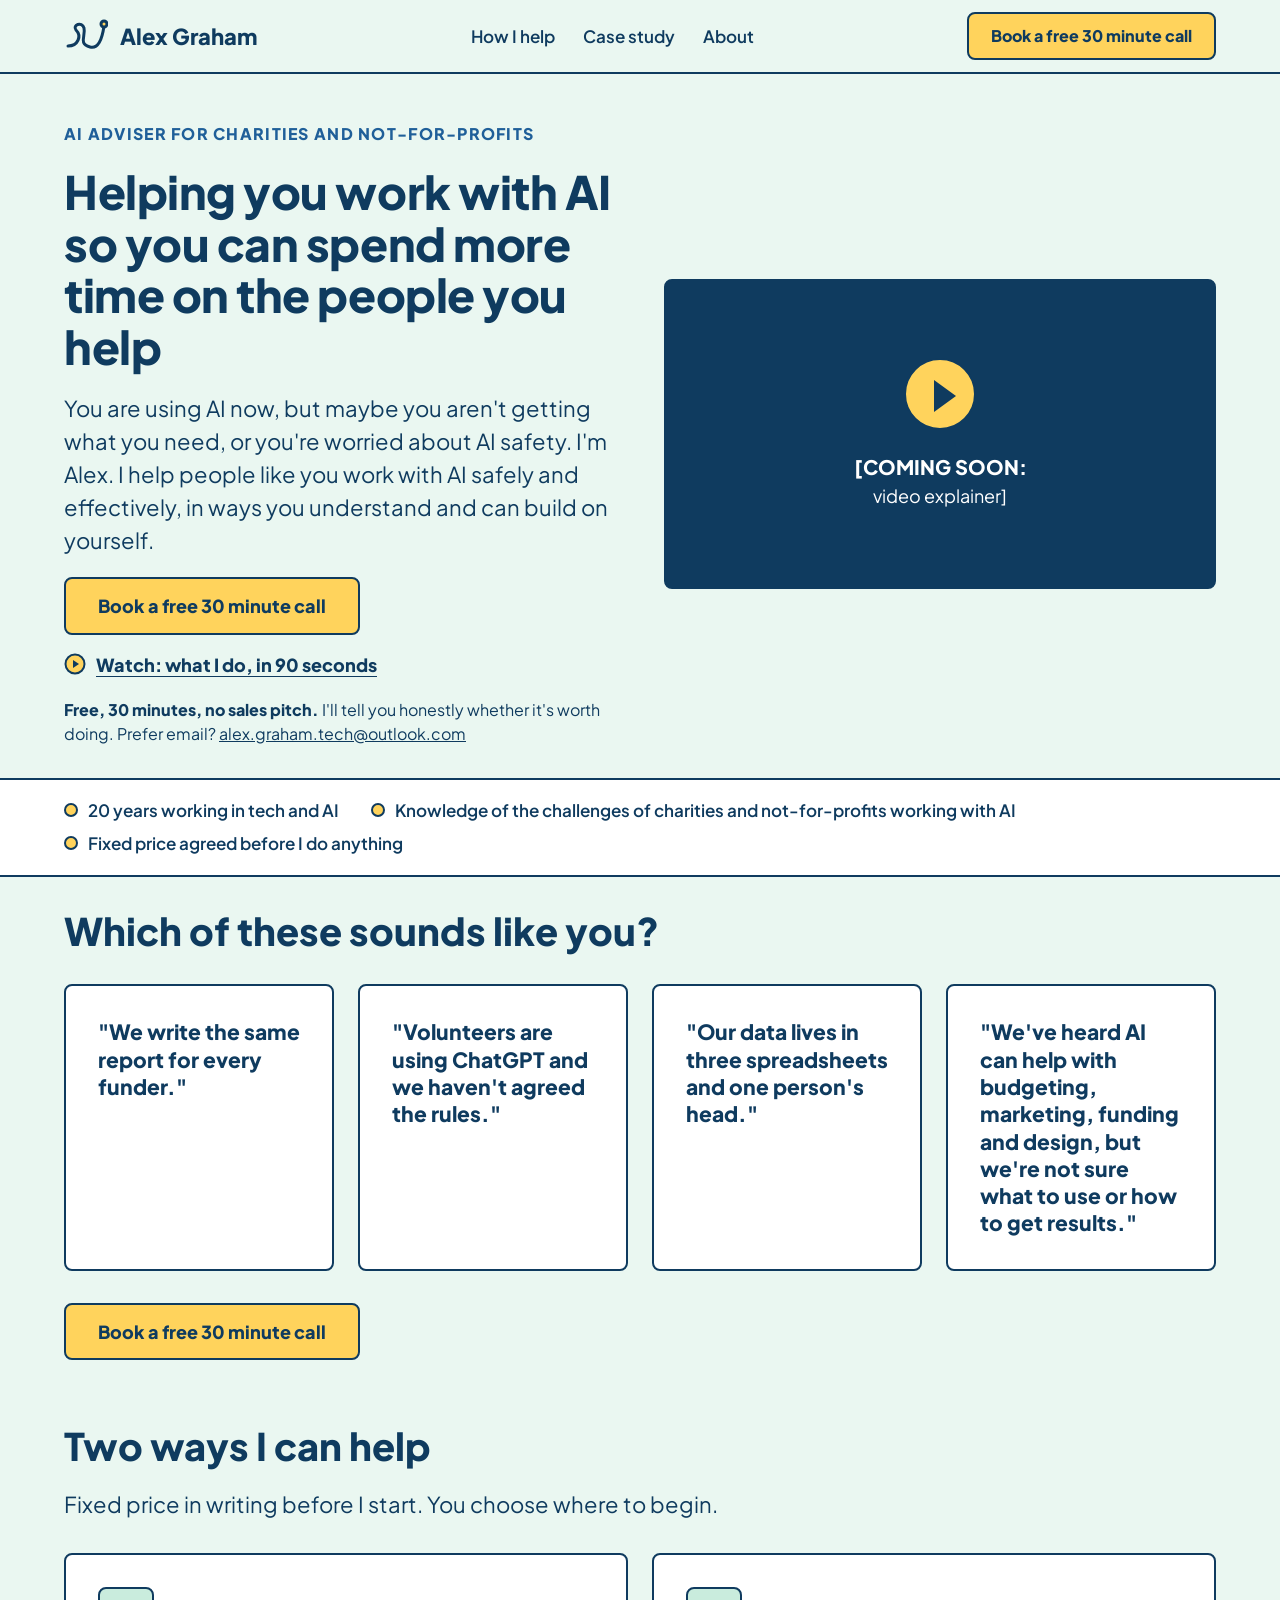
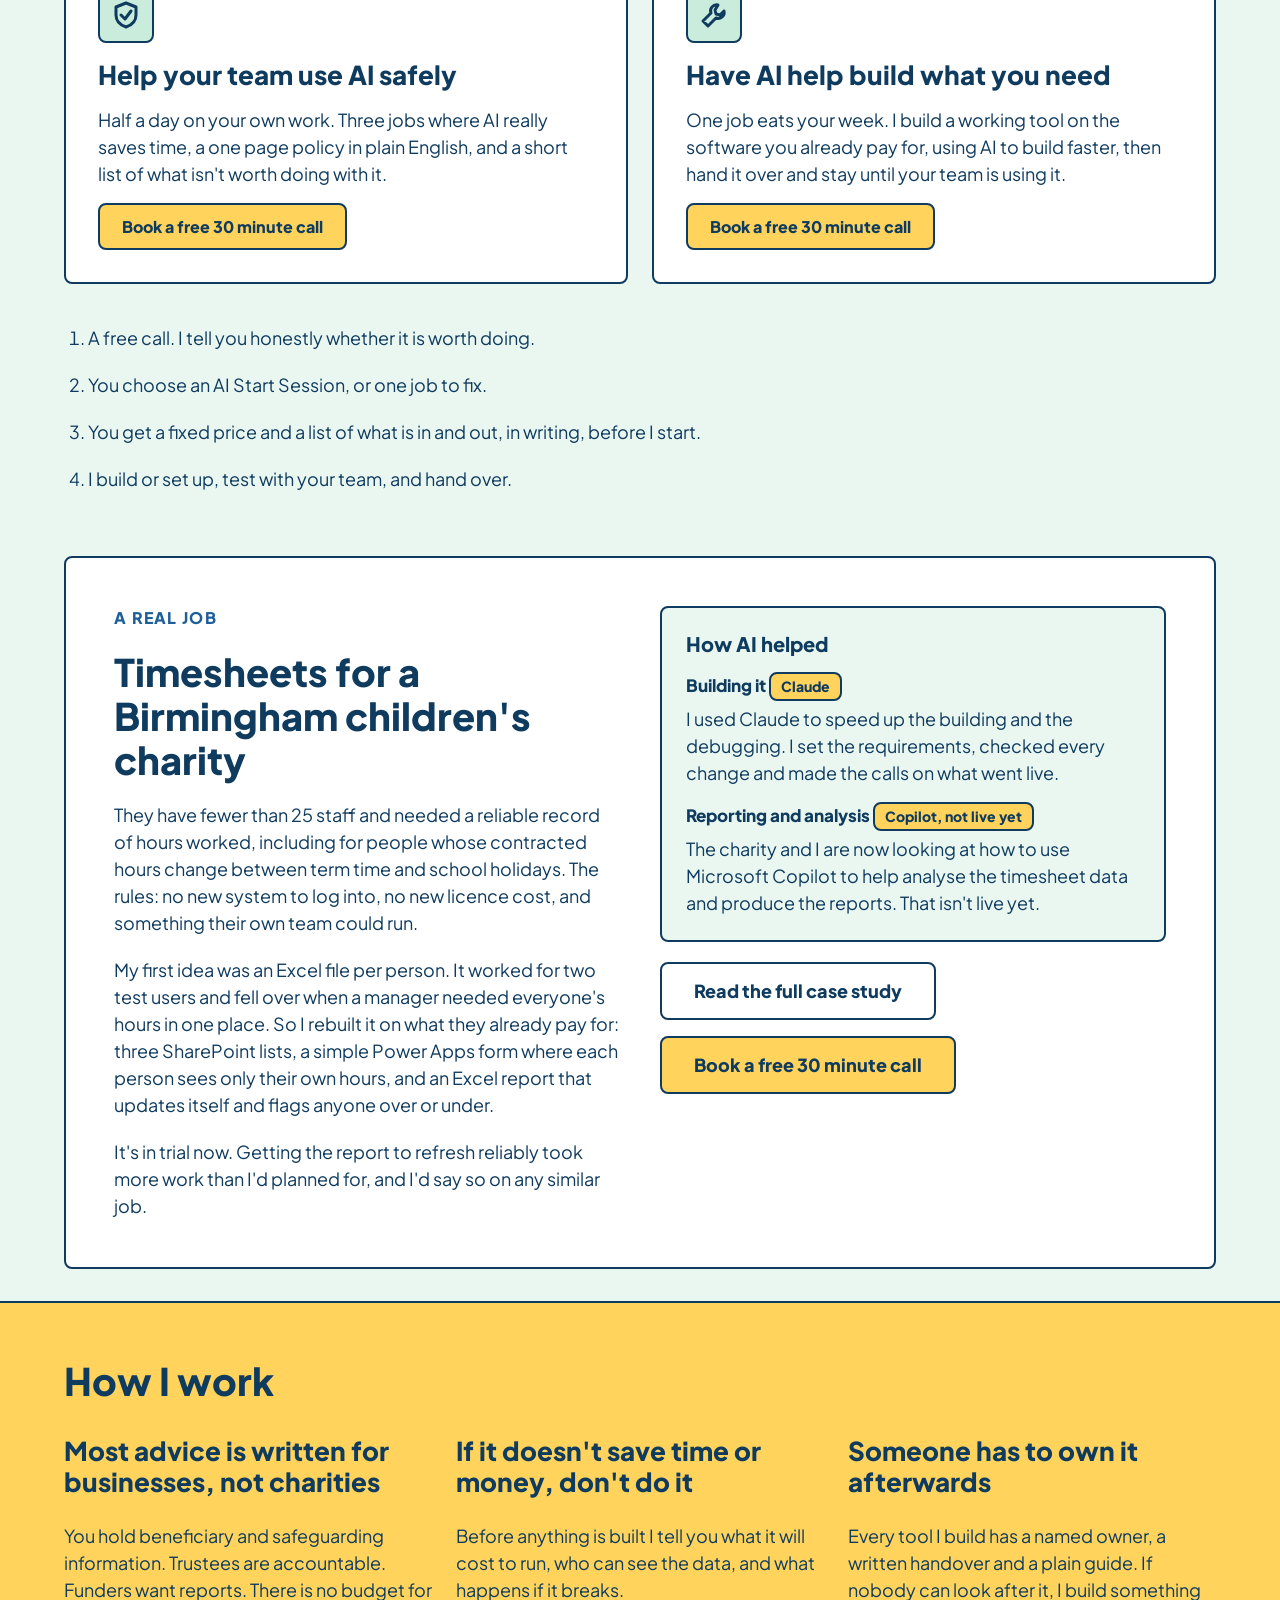
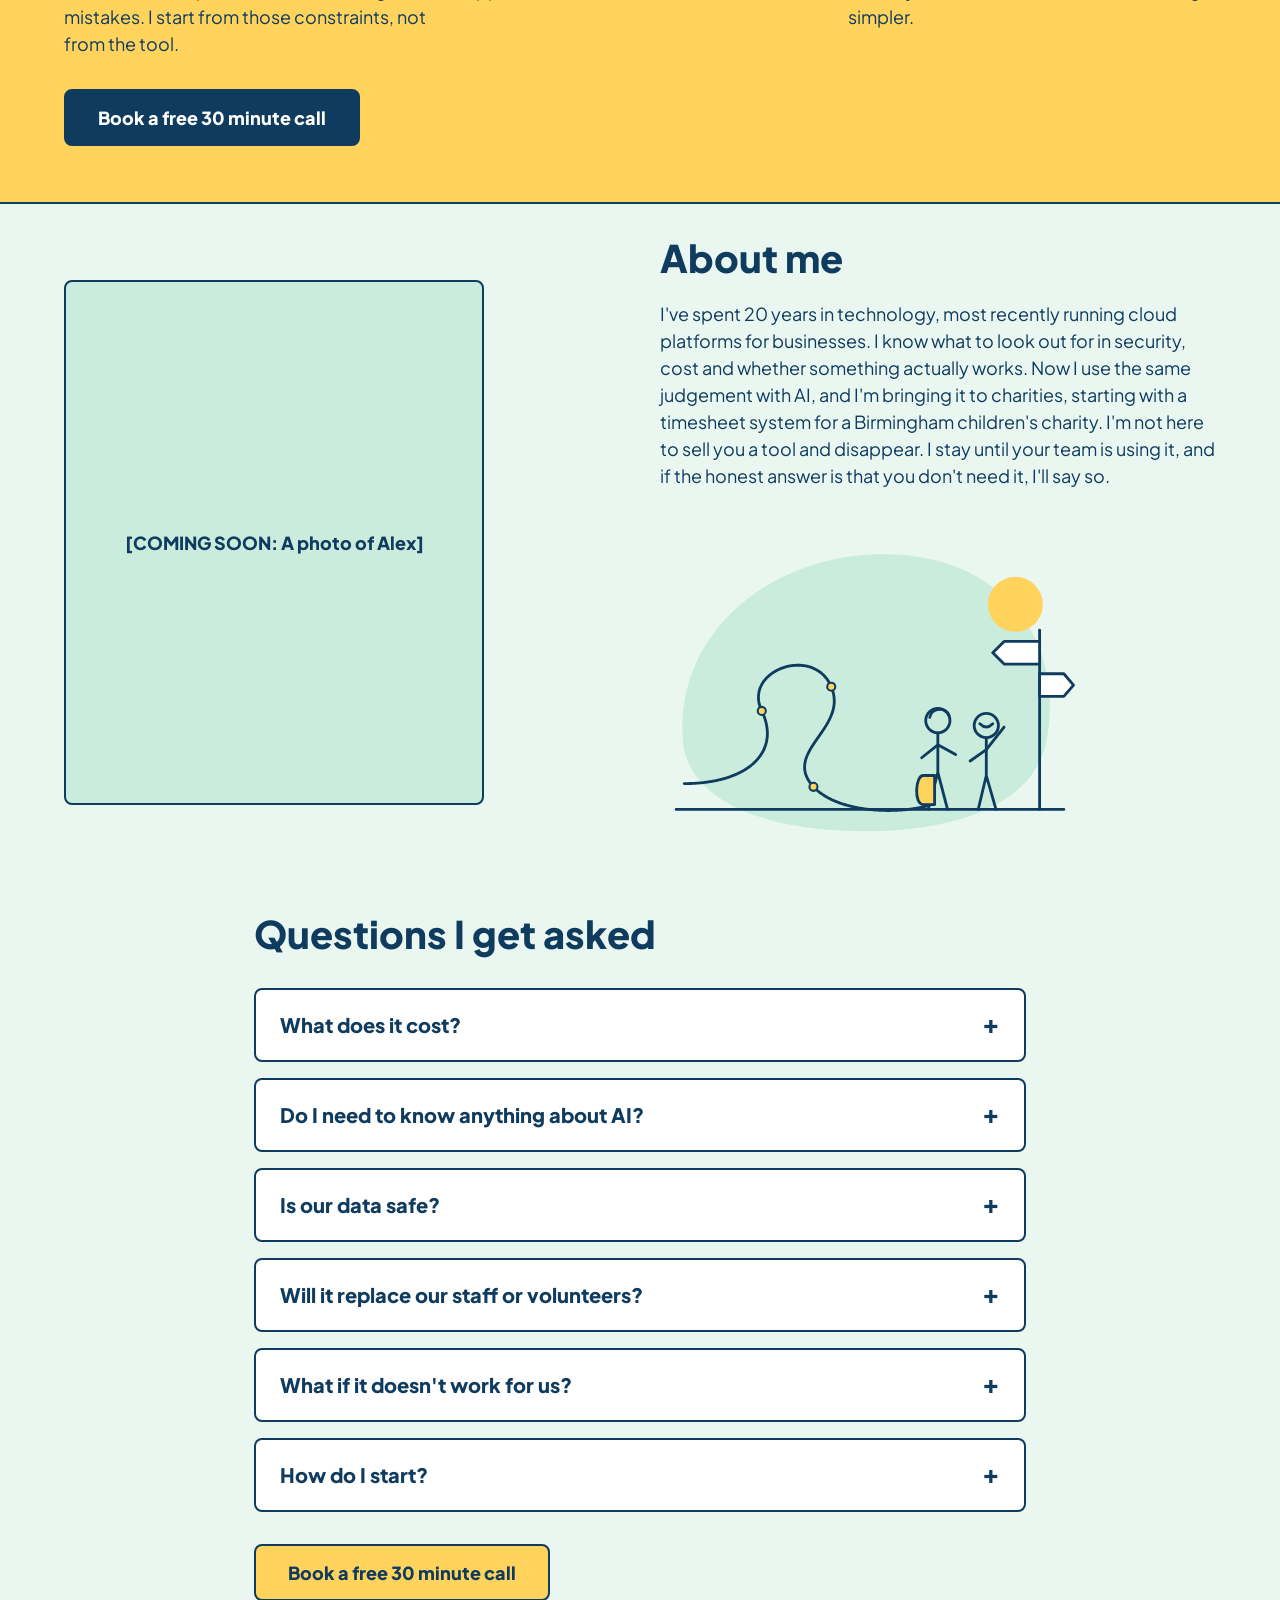
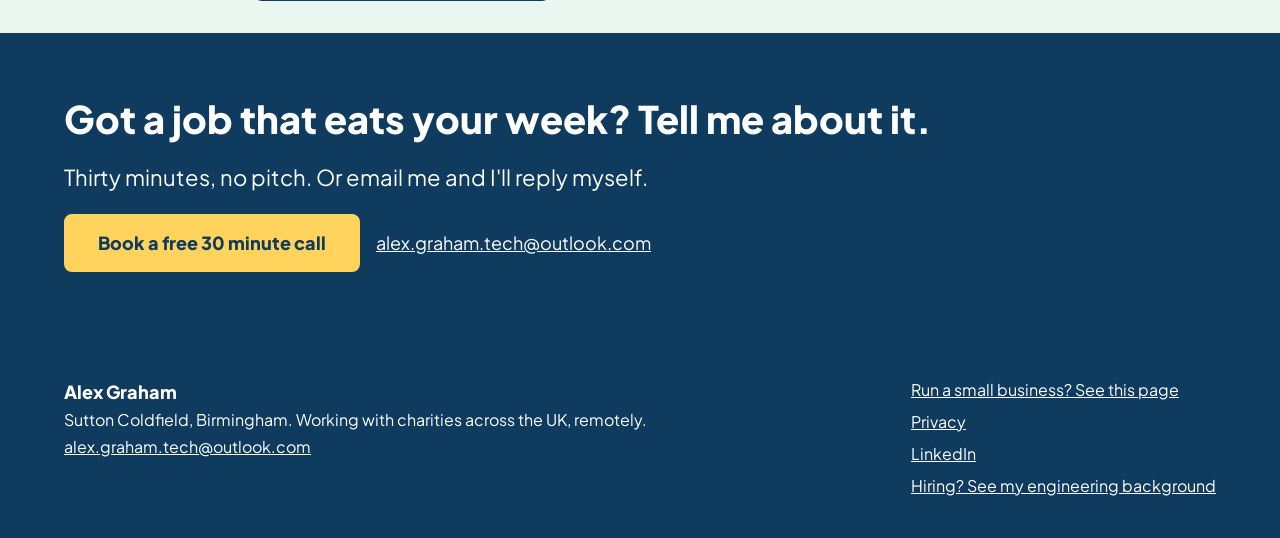
==== commit 647804ba: "Added business page" ====
--- a/index.html
+++ b/index.html
@@ -37,7 +37,7 @@
 </div>
 <div id="video" class="video" role="group" aria-label="Video explainer in 90 seconds">
 <!-- VIDEO: swap this block for <video controls preload="none" poster="..."><source src="..." type="video/mp4"><track kind="captions" src="captions.vtt" srclang="en-GB" label="English" default></video> -->
-<div class="ph"><span class="dot" aria-hidden="true"></span><strong>[COMING SOON: </strong> video explainer</div>
+<div class="ph"><span class="dot" aria-hidden="true"></span><strong>[COMING SOON: </strong> video explainer]</div>
 </div>
 </div></section>
 <div class="strip"><div class="wrap"><ul><li>20 years working in tech and AI</li><li>Knowledge of the challenges of charities and not-for-profits working with AI</li><li>Fixed price agreed before I do anything</li></ul></div></div>
@@ -99,7 +99,7 @@
 </div></section>
 
 <section id="about"><div class="wrap about">
-<div class="photo" role="img" aria-label="Placeholder for a photo of Alex"><span>[PHOTO: ALEX, WORKING SHOT]</span></div>
+<div class="photo" role="img" aria-label="Placeholder for a photo of Alex"><span>[COMING SOON: A photo of Alex]</span></div>
 <div class="stack">
 <h2>About me</h2>
 <p>I've spent 20 years in technology, most recently running cloud platforms for businesses. I know what to look out for in security, cost and whether something actually works. Now I use the same judgement with AI, and I'm bringing it to charities, starting with a timesheet system for a Birmingham children's charity. I'm not here to sell you a tool and disappear. I stay until your team is using it, and if the honest answer is that you don't need it, I'll say so.</p>
@@ -149,7 +149,7 @@
 </main>
 <footer class="site"><div class="wrap cols">
 <div><strong>Alex Graham</strong><br><small>Sutton Coldfield, Birmingham. Working with charities across the UK, remotely.</small><br><small><a data-email href="mailto:">email</a></small></div>
-<ul class="mini"><li><a href="privacy/">Privacy</a></li><li><a href="https://www.linkedin.com/in/alex-graham-64850314/" rel="noopener">LinkedIn</a></li><li><a href="#about">Hiring? See my engineering background</a></li></ul>
+<ul class="mini"><li><a href="business/">Run a small business? See this page</a></li><li><a href="privacy/">Privacy</a></li><li><a href="https://www.linkedin.com/in/alex-graham-64850314/" rel="noopener">LinkedIn</a></li><li><a href="#about">Hiring? See my engineering background</a></li></ul>
 </div></footer>
 <script src="site.js"></script>
 </body></html>
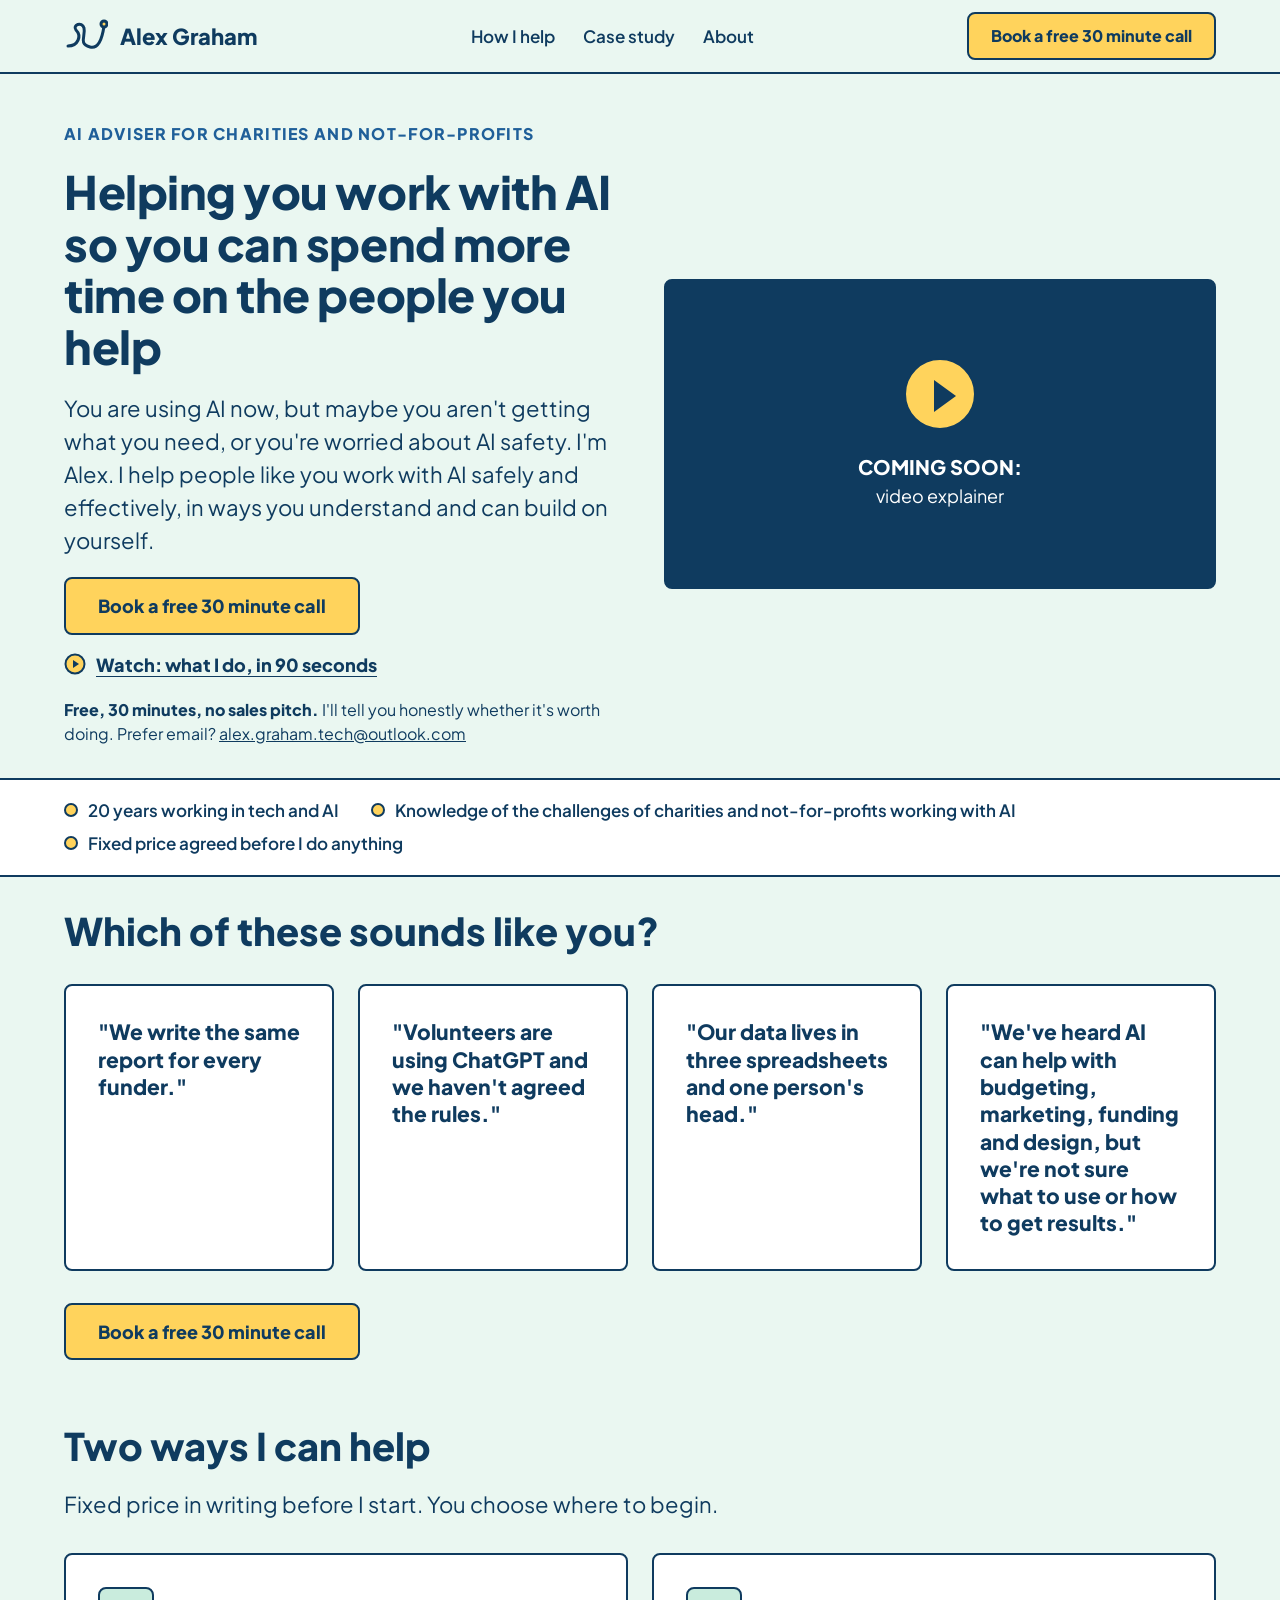
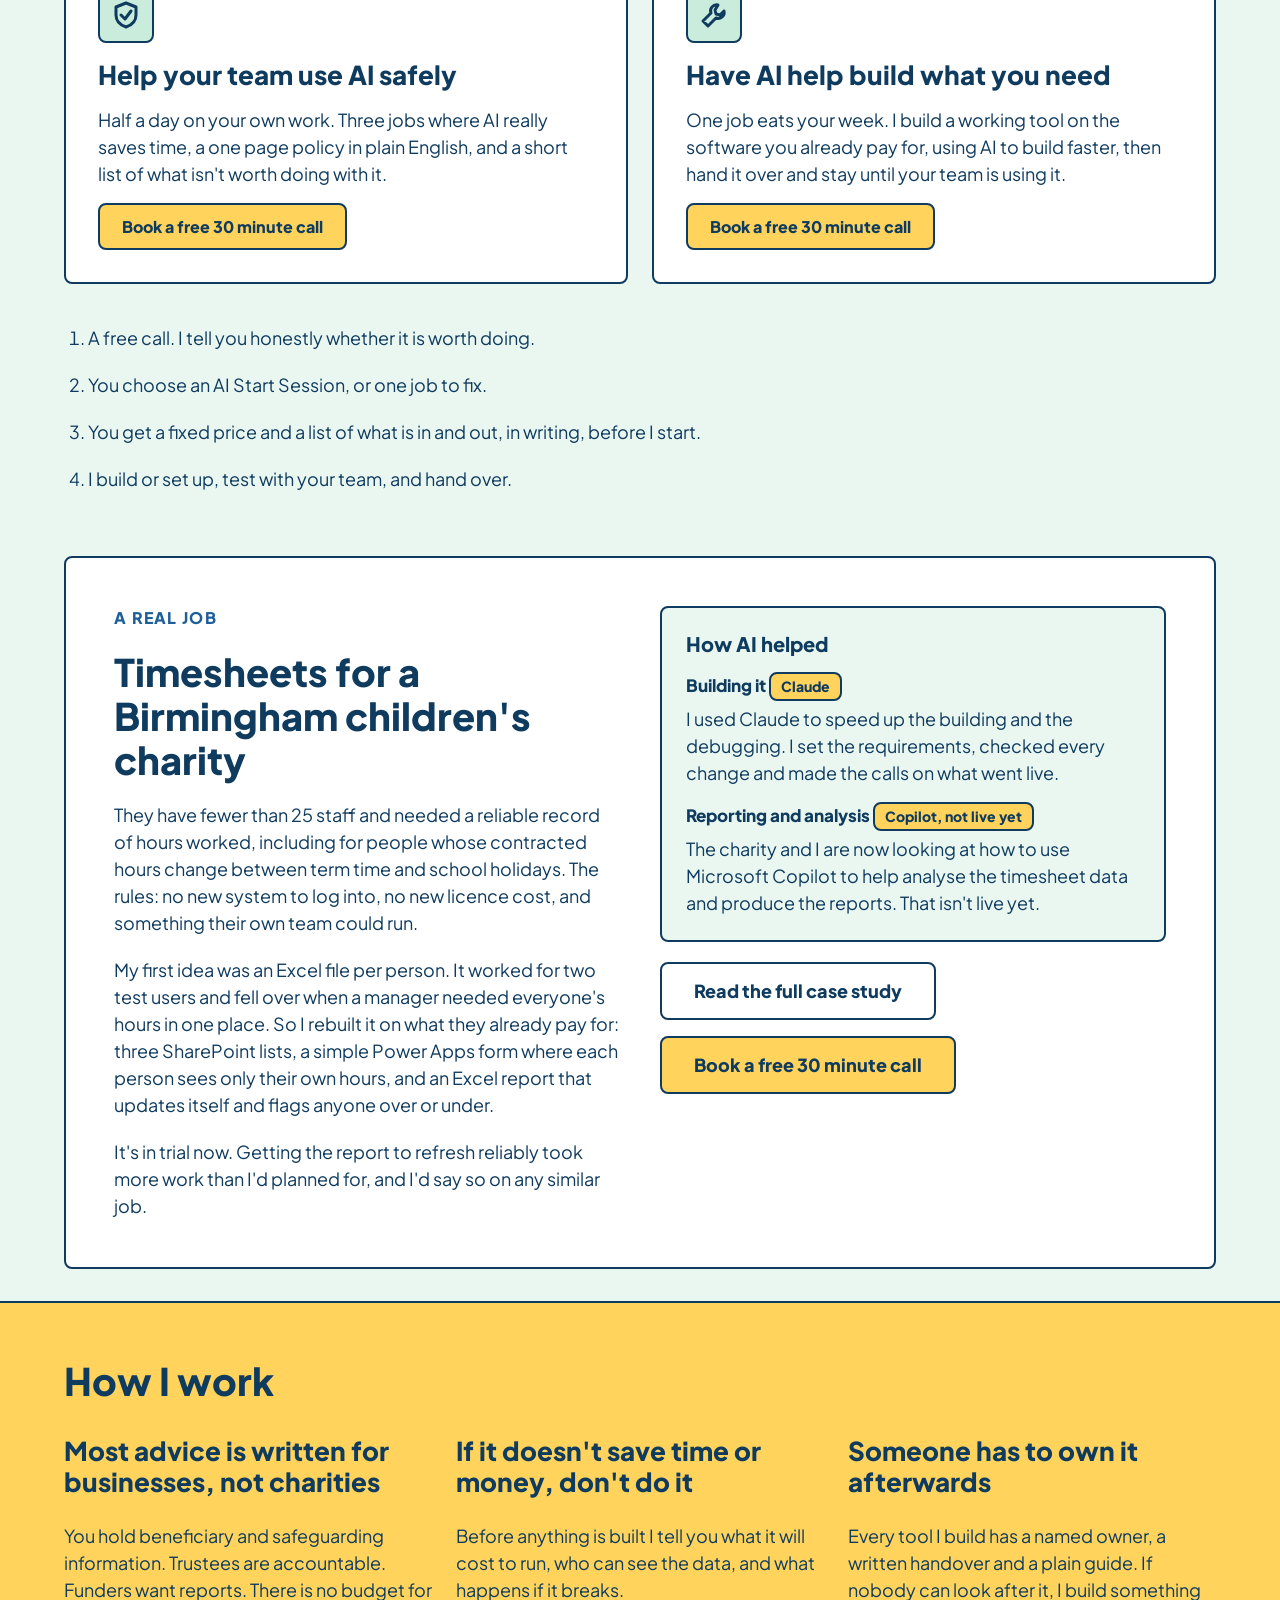
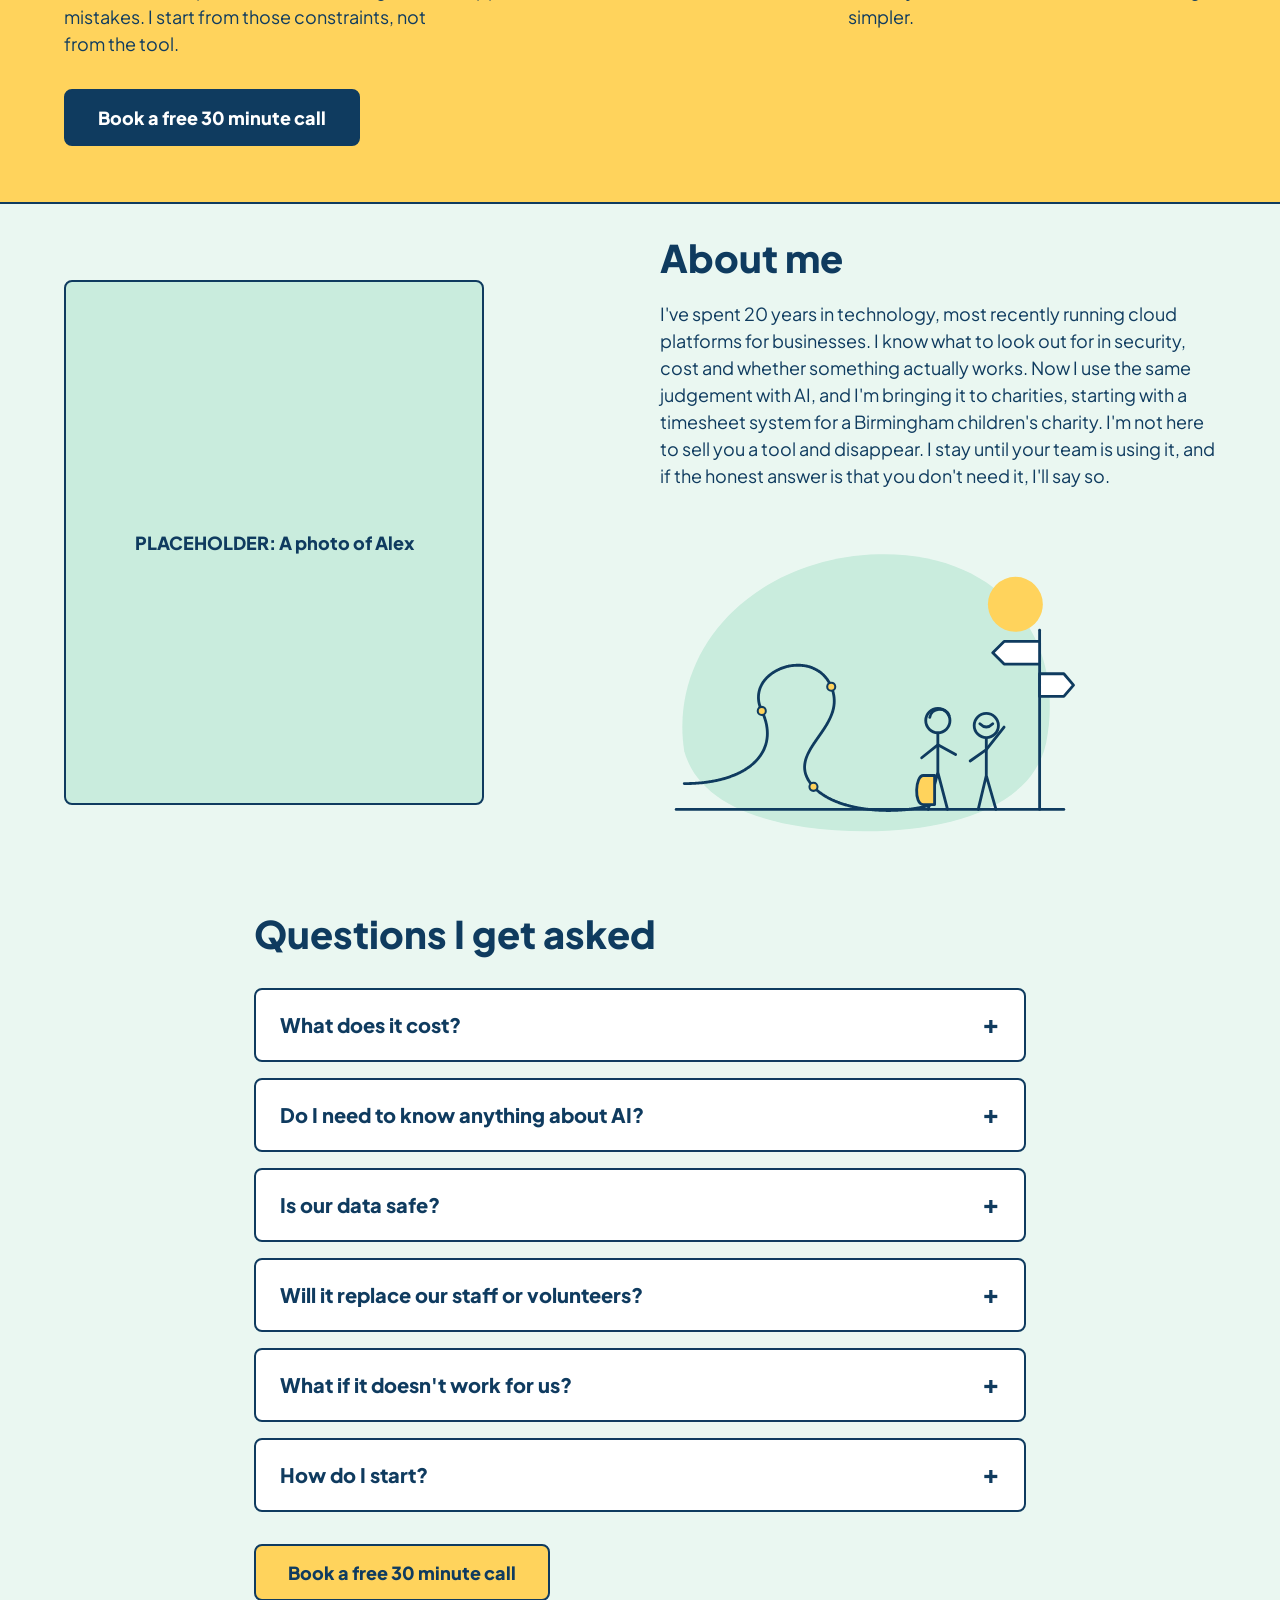
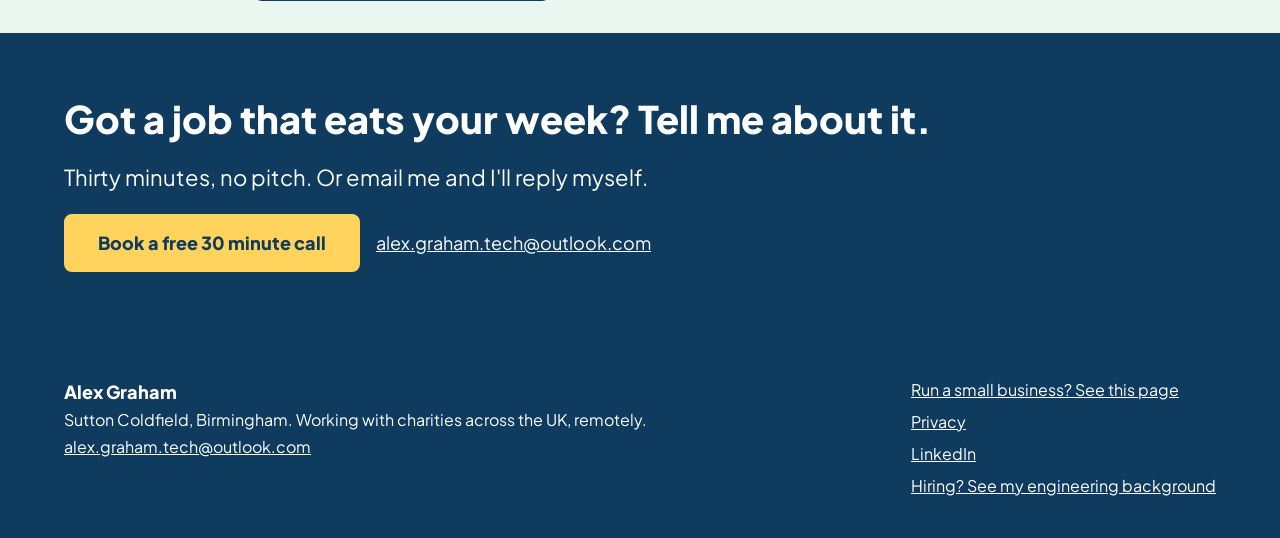
==== commit aff0d589: "homepage tweaks" ====
--- a/index.html
+++ b/index.html
@@ -37,7 +37,7 @@
 </div>
 <div id="video" class="video" role="group" aria-label="Video explainer in 90 seconds">
 <!-- VIDEO: swap this block for <video controls preload="none" poster="..."><source src="..." type="video/mp4"><track kind="captions" src="captions.vtt" srclang="en-GB" label="English" default></video> -->
-<div class="ph"><span class="dot" aria-hidden="true"></span><strong>[COMING SOON: </strong> video explainer]</div>
+<div class="ph"><span class="dot" aria-hidden="true"></span><strong>COMING SOON: </strong> video explainer</div>
 </div>
 </div></section>
 <div class="strip"><div class="wrap"><ul><li>20 years working in tech and AI</li><li>Knowledge of the challenges of charities and not-for-profits working with AI</li><li>Fixed price agreed before I do anything</li></ul></div></div>
@@ -99,7 +99,7 @@
 </div></section>
 
 <section id="about"><div class="wrap about">
-<div class="photo" role="img" aria-label="Placeholder for a photo of Alex"><span>[COMING SOON: A photo of Alex]</span></div>
+<div class="photo" role="img" aria-label="Placeholder for a photo of Alex"><span>PLACEHOLDER: A photo of Alex</span></div>
 <div class="stack">
 <h2>About me</h2>
 <p>I've spent 20 years in technology, most recently running cloud platforms for businesses. I know what to look out for in security, cost and whether something actually works. Now I use the same judgement with AI, and I'm bringing it to charities, starting with a timesheet system for a Birmingham children's charity. I'm not here to sell you a tool and disappear. I stay until your team is using it, and if the honest answer is that you don't need it, I'll say so.</p>
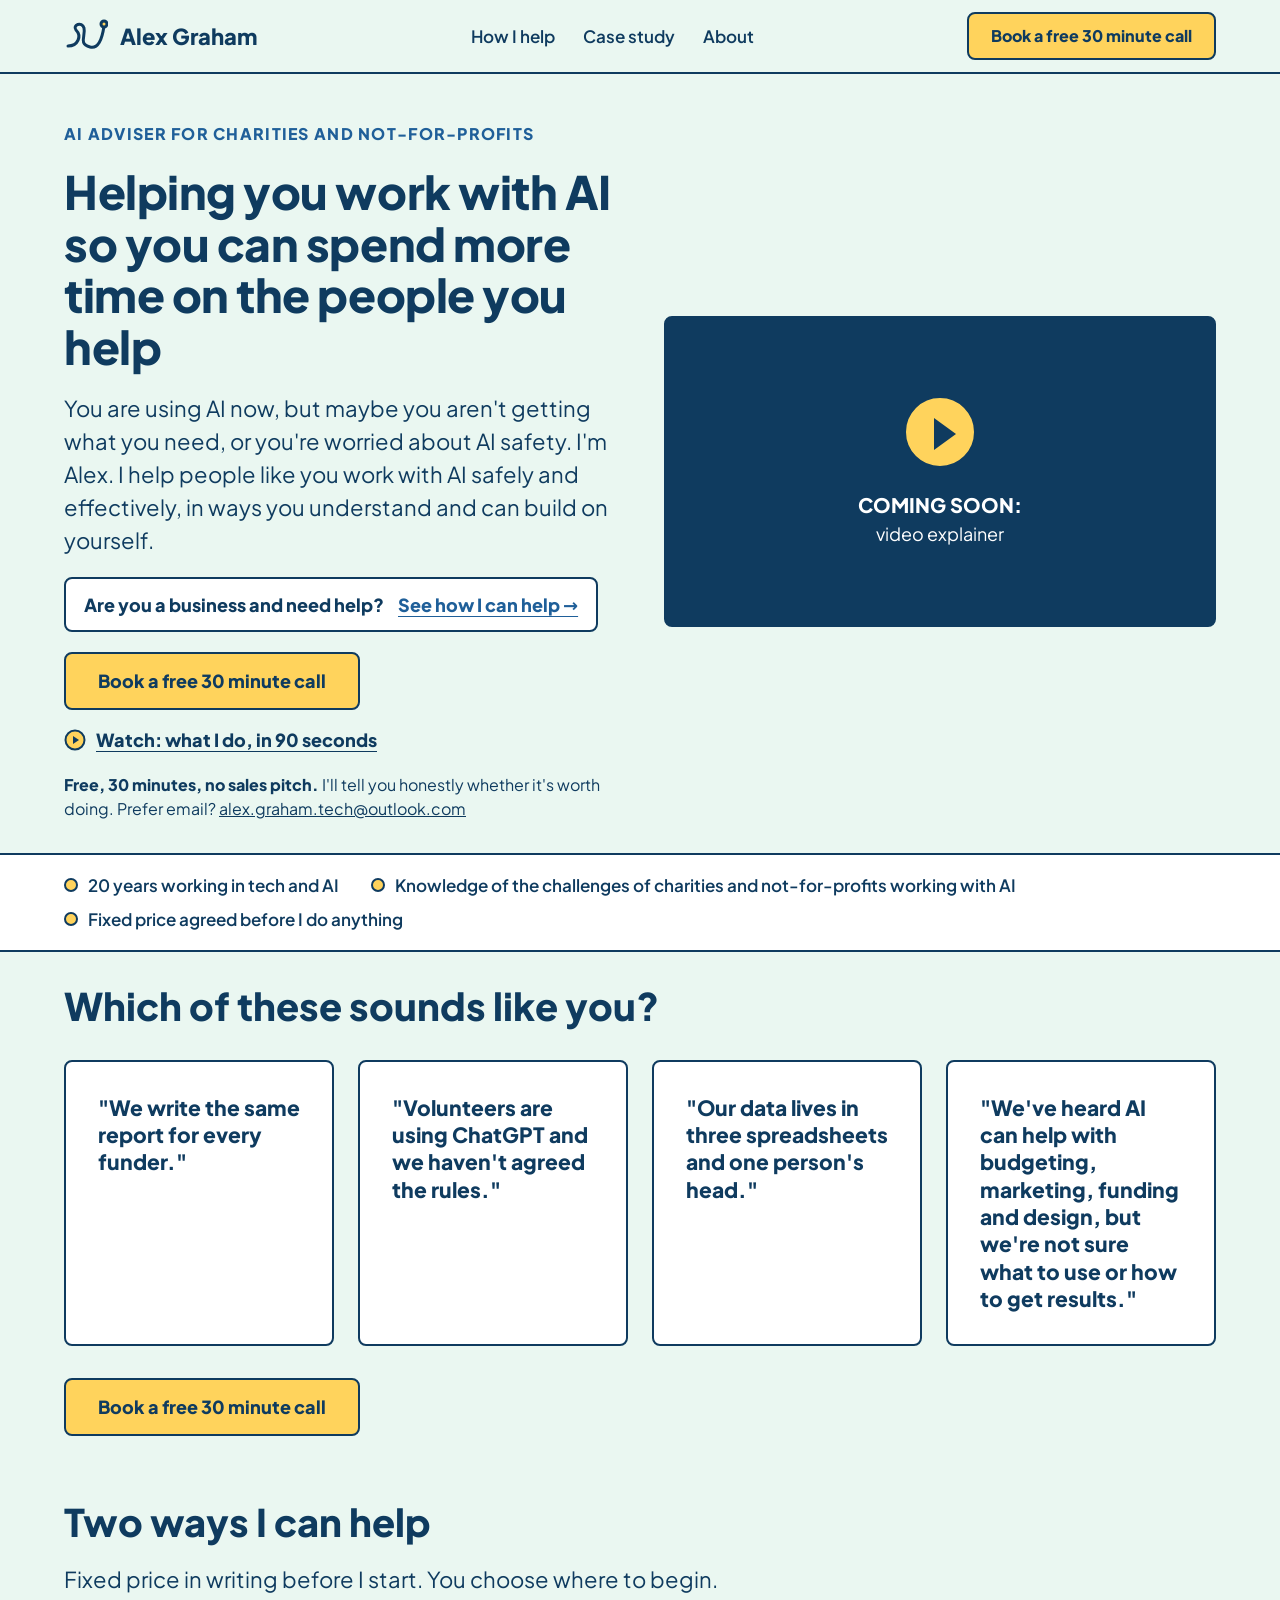
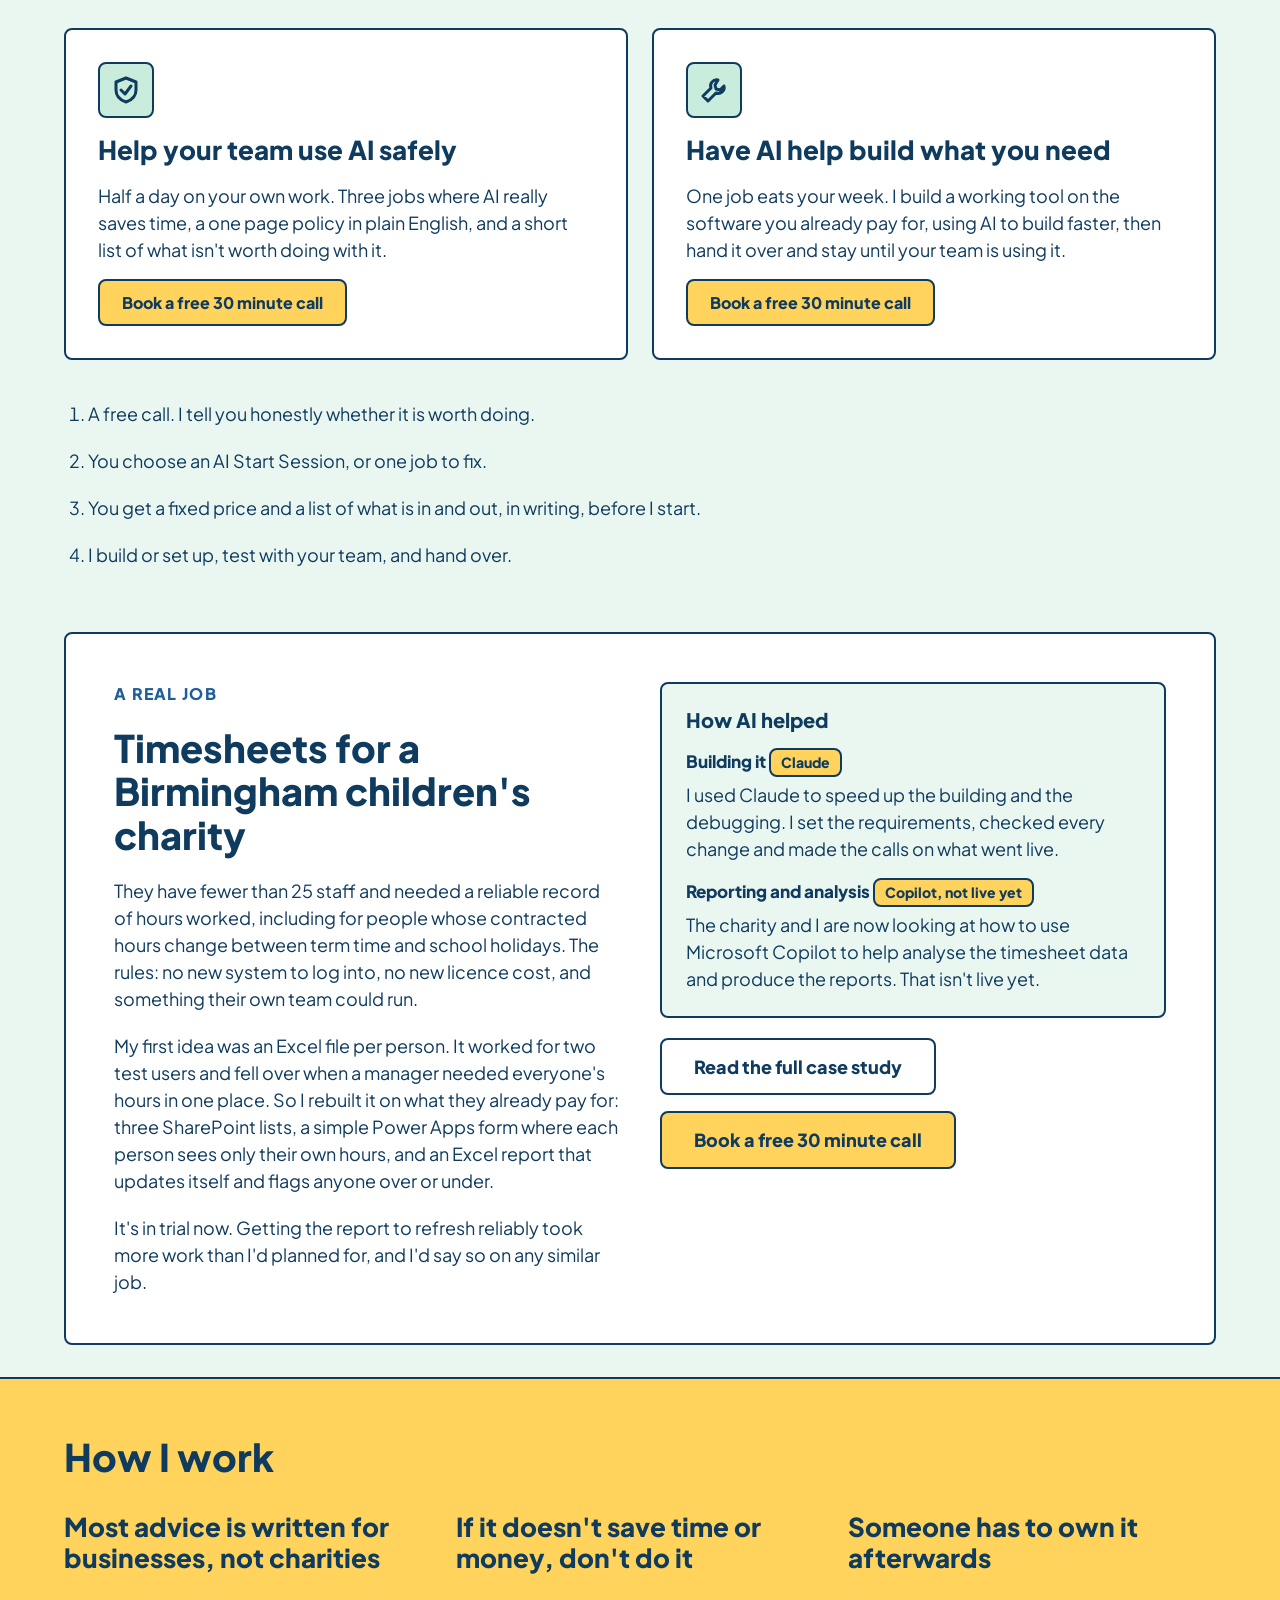
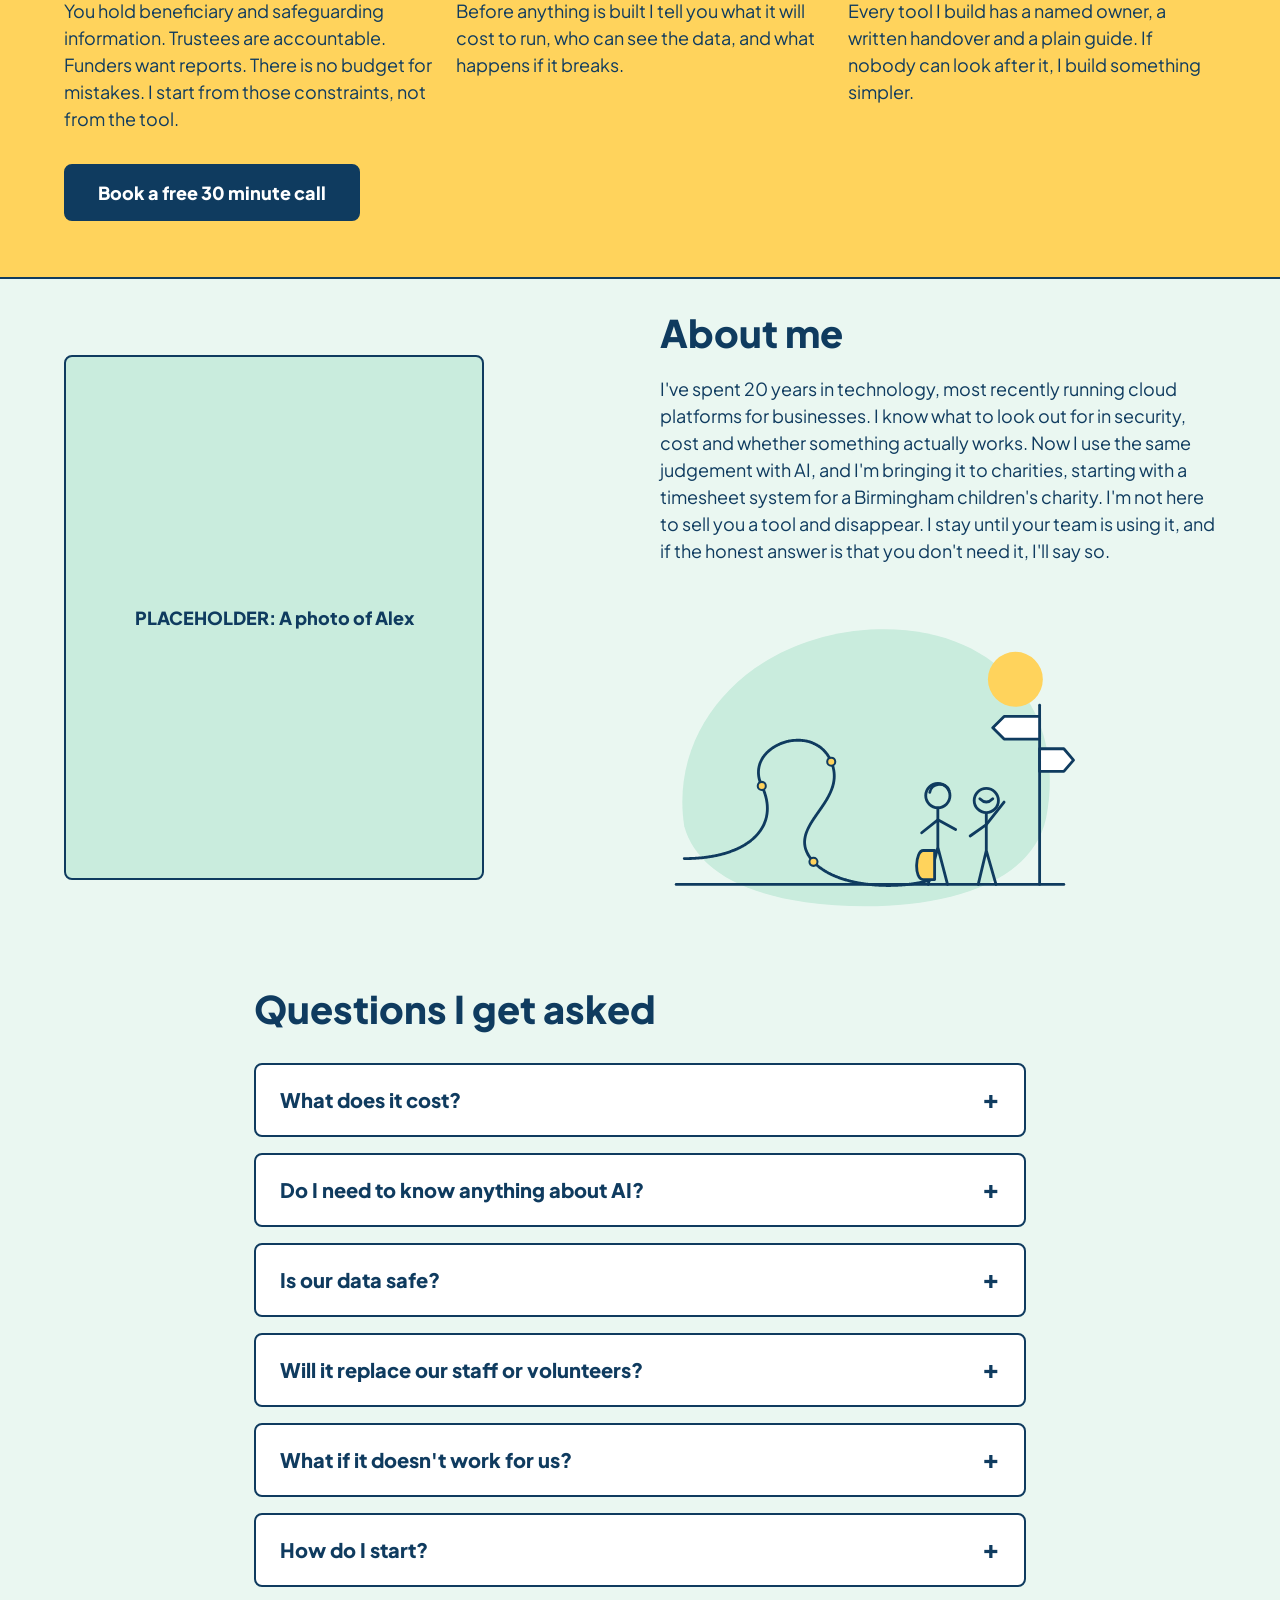
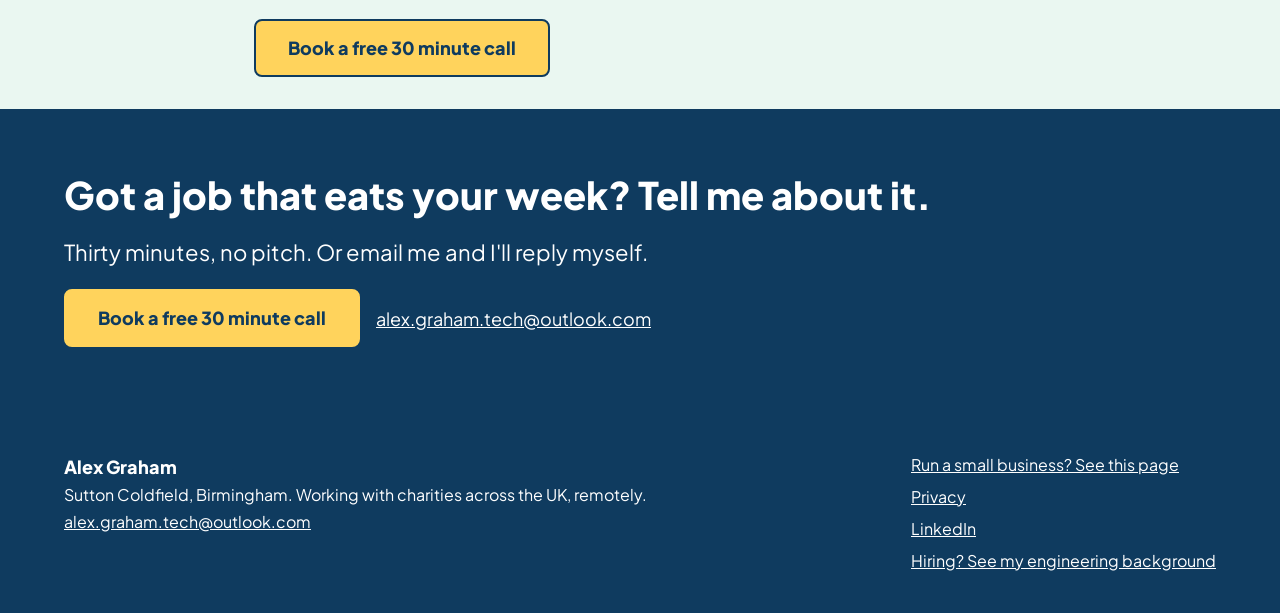
==== commit 46fb6f0a: "Add prominent business page link to the home page hero Add an "Are you a business and need help?" ca" ====
--- a/index.html
+++ b/index.html
@@ -32,6 +32,7 @@
 <p class="kicker">AI adviser for charities and not-for-profits</p>
 <h1>Helping you work with AI so you can spend more time on the people you help</h1>
 <p class="lead">You are using AI now, but maybe you aren't getting what you need, or you're worried about AI safety. I'm Alex. I help people like you work with AI safely and effectively, in ways you understand and can build on yourself.</p>
+<p class="biz-link"><a href="business/"><strong>Are you a business and need help?</strong> <span>See how I can help</span></a></p>
 <div class="btn-row"><a class="btn btn-primary" data-cta href="#contact">Book a free 30 minute call</a><a class="playlink" data-play href="#video"><svg width="22" height="22" viewBox="0 0 22 22" aria-hidden="true"><circle cx="11" cy="11" r="9.5" fill="#FFD35C" stroke="#0F3B5F" stroke-width="2"/><path d="M9 7l6 4-6 4z" fill="#0F3B5F"/></svg>Watch: what I do, in 90 seconds</a></div>
 <p class="mini"><strong>Free, 30 minutes, no sales pitch.</strong> I'll tell you honestly whether it's worth doing. Prefer email? <a data-email href="mailto:">email me</a></p>
 </div>
--- a/style.css
+++ b/style.css
@@ -39,6 +39,12 @@
 .btn-row{display:flex;flex-wrap:wrap;gap:16px;align-items:center}
 .playlink{font-weight:800;text-decoration:underline;text-underline-offset:4px;display:inline-flex;gap:10px;align-items:center}
 .cta-after{margin-top:32px}
+.biz-link a{display:inline-flex;flex-wrap:wrap;align-items:center;gap:4px 14px;padding:14px 18px;background:var(--white);border:var(--border);border-radius:var(--radius);color:var(--navy);font-size:18px;line-height:1.3;text-decoration:none}
+.biz-link a strong{font-weight:800}
+.biz-link a span{font-weight:800;color:var(--blue);text-decoration:underline;text-underline-offset:4px}
+.biz-link a span::after{content:" \2192"}
+.biz-link a:hover{background:var(--yellow);color:var(--navy)}
+.biz-link a:hover span{color:var(--navy)}
 /* header */
 header.site{position:sticky;top:0;z-index:50;background:var(--mint);border-bottom:var(--border)}
 header.site .wrap{display:flex;align-items:center;justify-content:space-between;gap:16px;min-height:72px;flex-wrap:wrap;padding-top:8px;padding-bottom:8px}
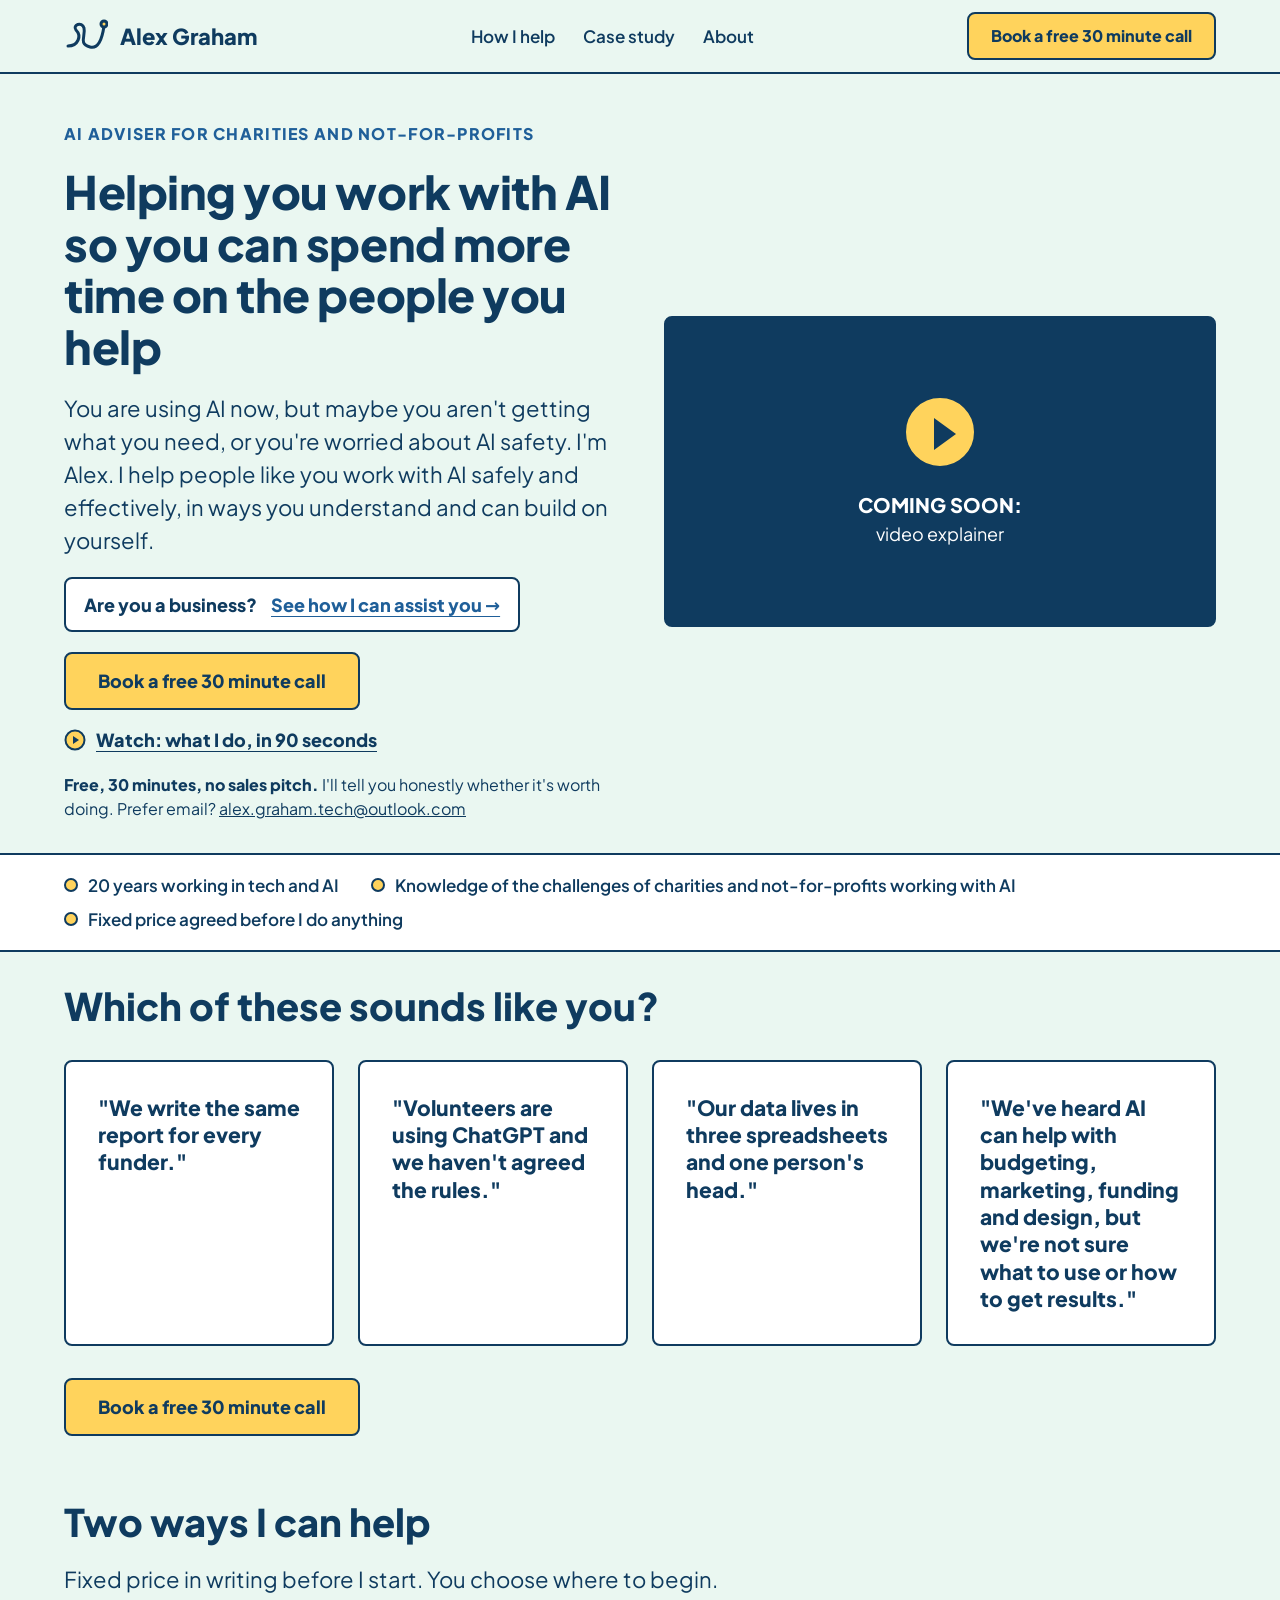
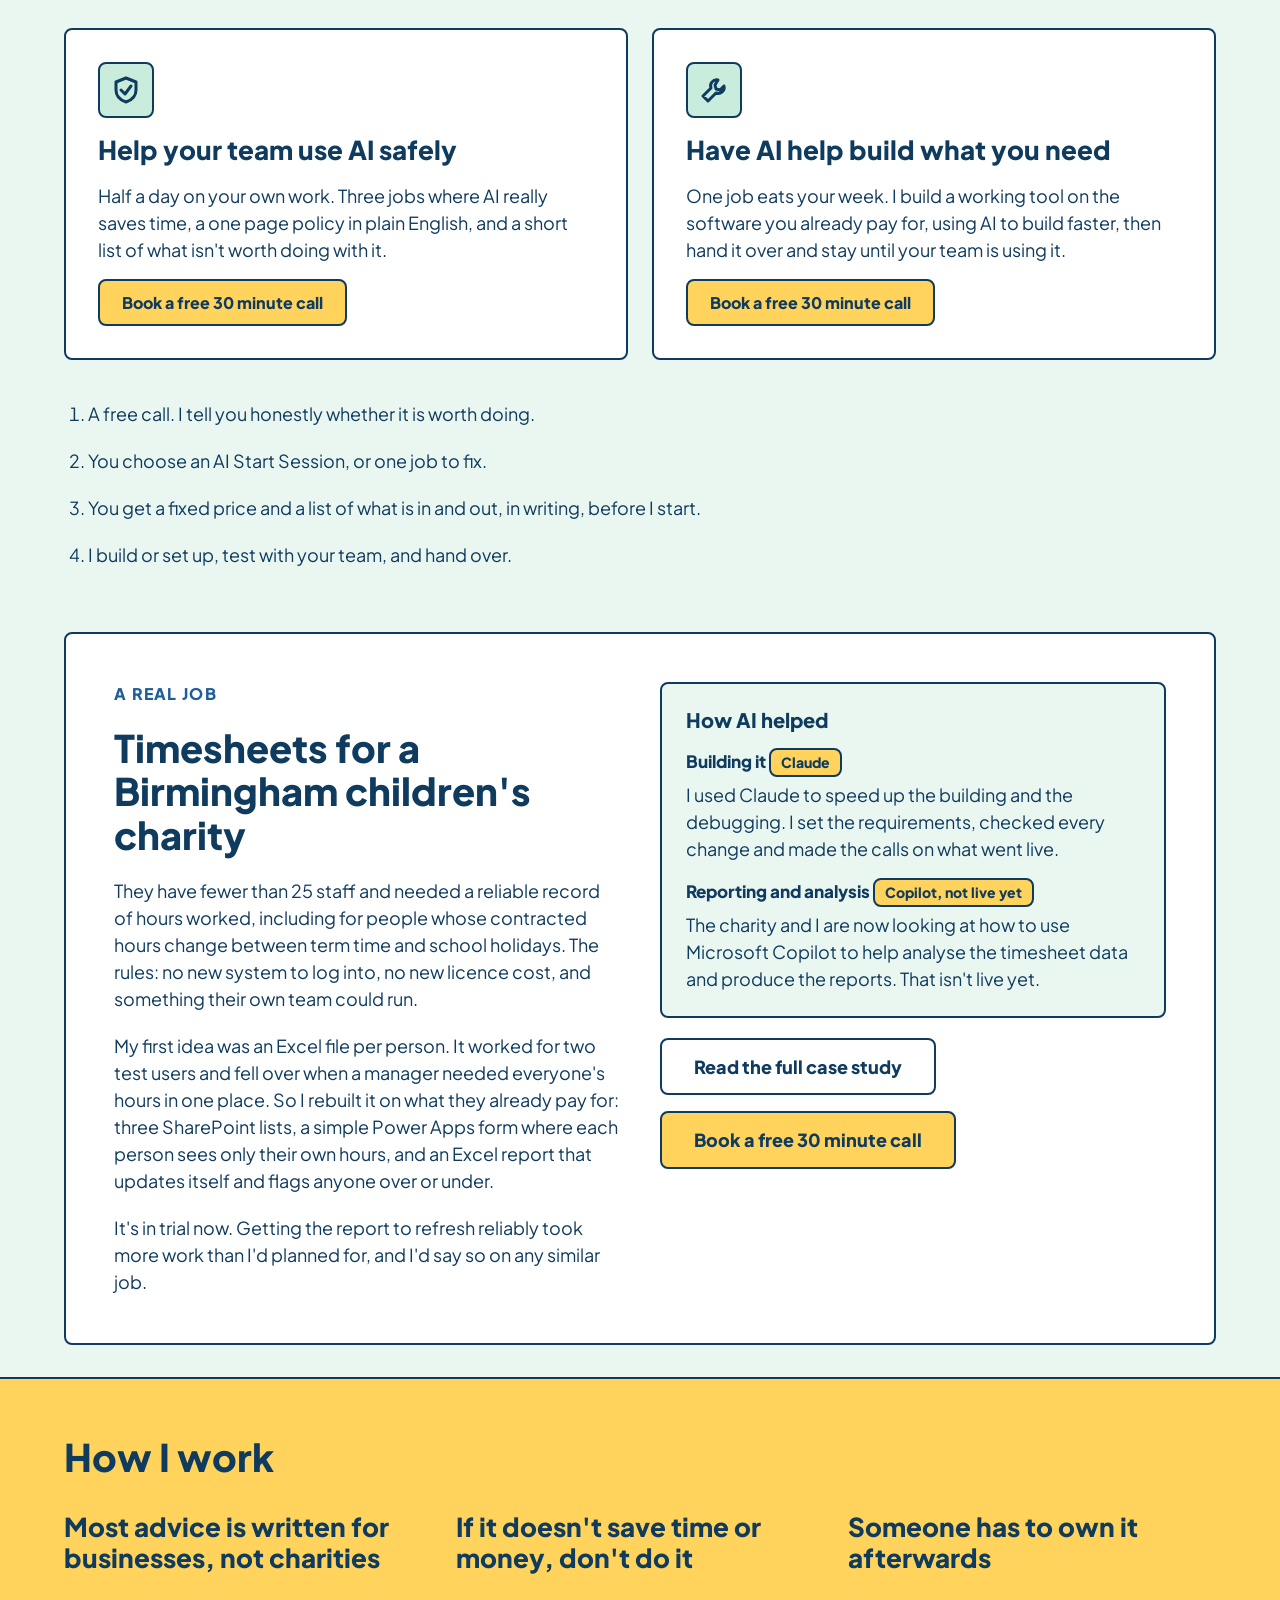
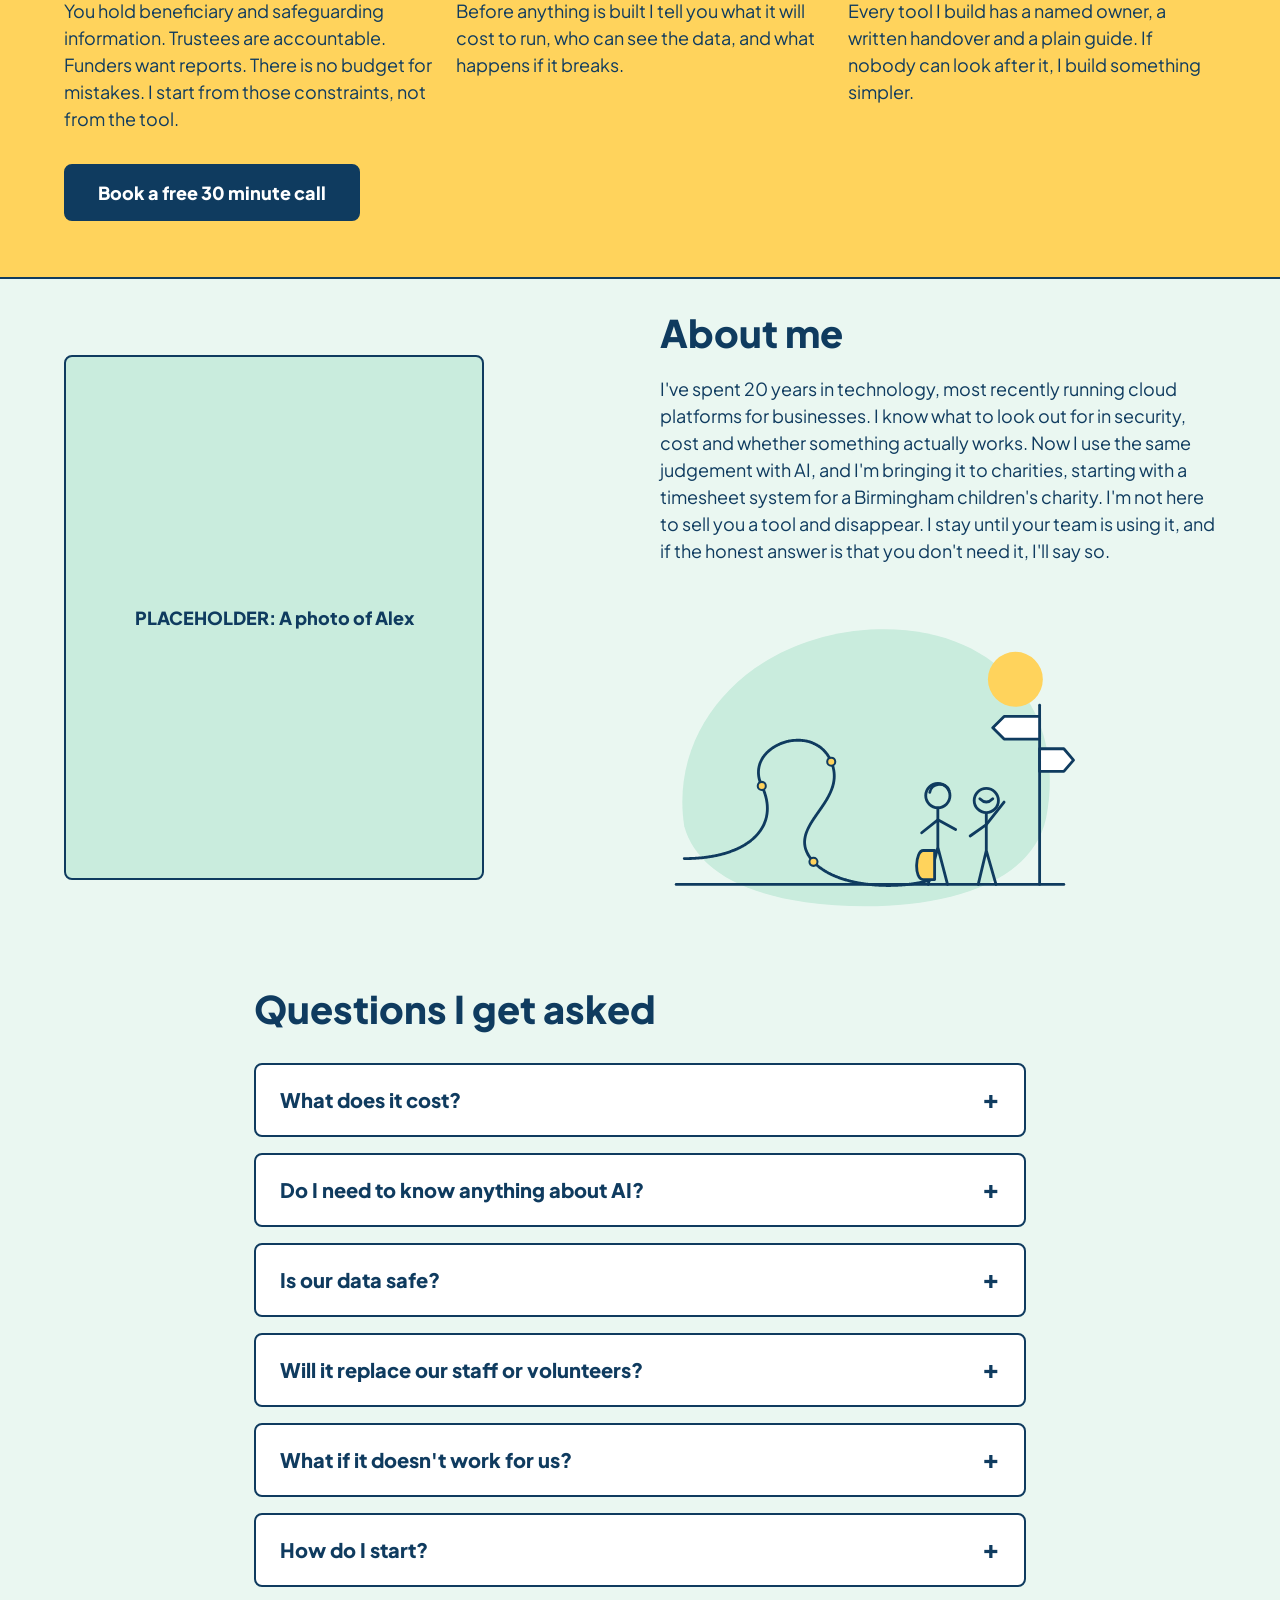
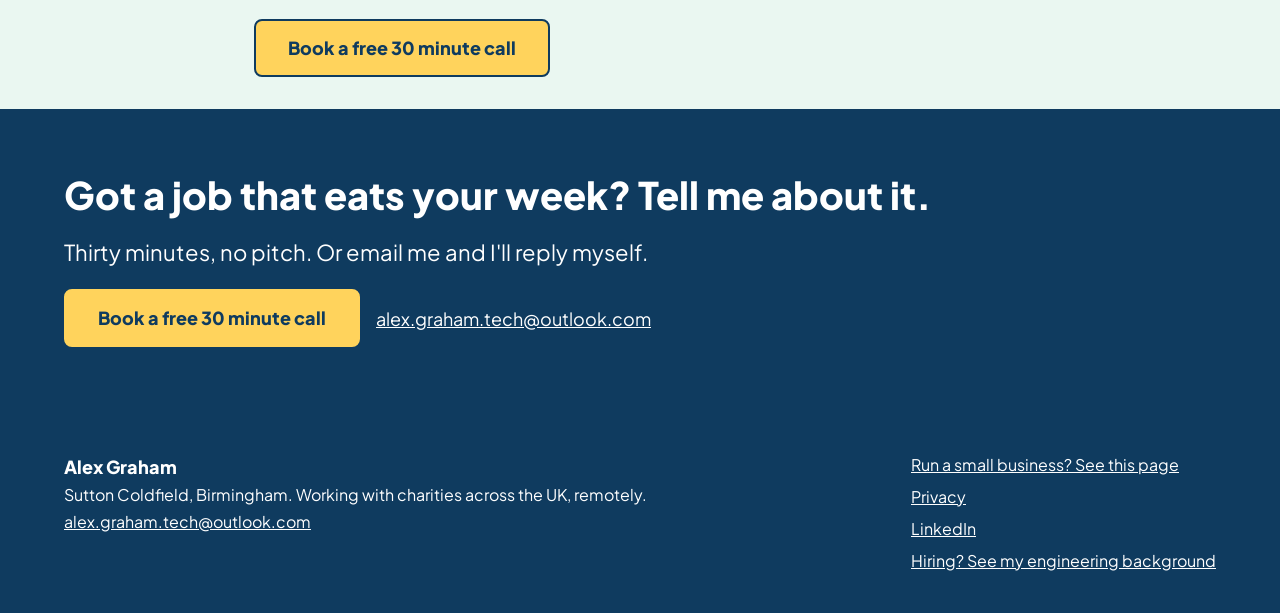
==== commit fff93bf6: "edit "are you a business? " banner above the fold" ====
--- a/index.html
+++ b/index.html
@@ -32,7 +32,7 @@
 <p class="kicker">AI adviser for charities and not-for-profits</p>
 <h1>Helping you work with AI so you can spend more time on the people you help</h1>
 <p class="lead">You are using AI now, but maybe you aren't getting what you need, or you're worried about AI safety. I'm Alex. I help people like you work with AI safely and effectively, in ways you understand and can build on yourself.</p>
-<p class="biz-link"><a href="business/"><strong>Are you a business and need help?</strong> <span>See how I can help</span></a></p>
+<p class="biz-link"><a href="business/"><strong>Are you a business?</strong> <span>See how I can assist you</span></a></p>
 <div class="btn-row"><a class="btn btn-primary" data-cta href="#contact">Book a free 30 minute call</a><a class="playlink" data-play href="#video"><svg width="22" height="22" viewBox="0 0 22 22" aria-hidden="true"><circle cx="11" cy="11" r="9.5" fill="#FFD35C" stroke="#0F3B5F" stroke-width="2"/><path d="M9 7l6 4-6 4z" fill="#0F3B5F"/></svg>Watch: what I do, in 90 seconds</a></div>
 <p class="mini"><strong>Free, 30 minutes, no sales pitch.</strong> I'll tell you honestly whether it's worth doing. Prefer email? <a data-email href="mailto:">email me</a></p>
 </div>
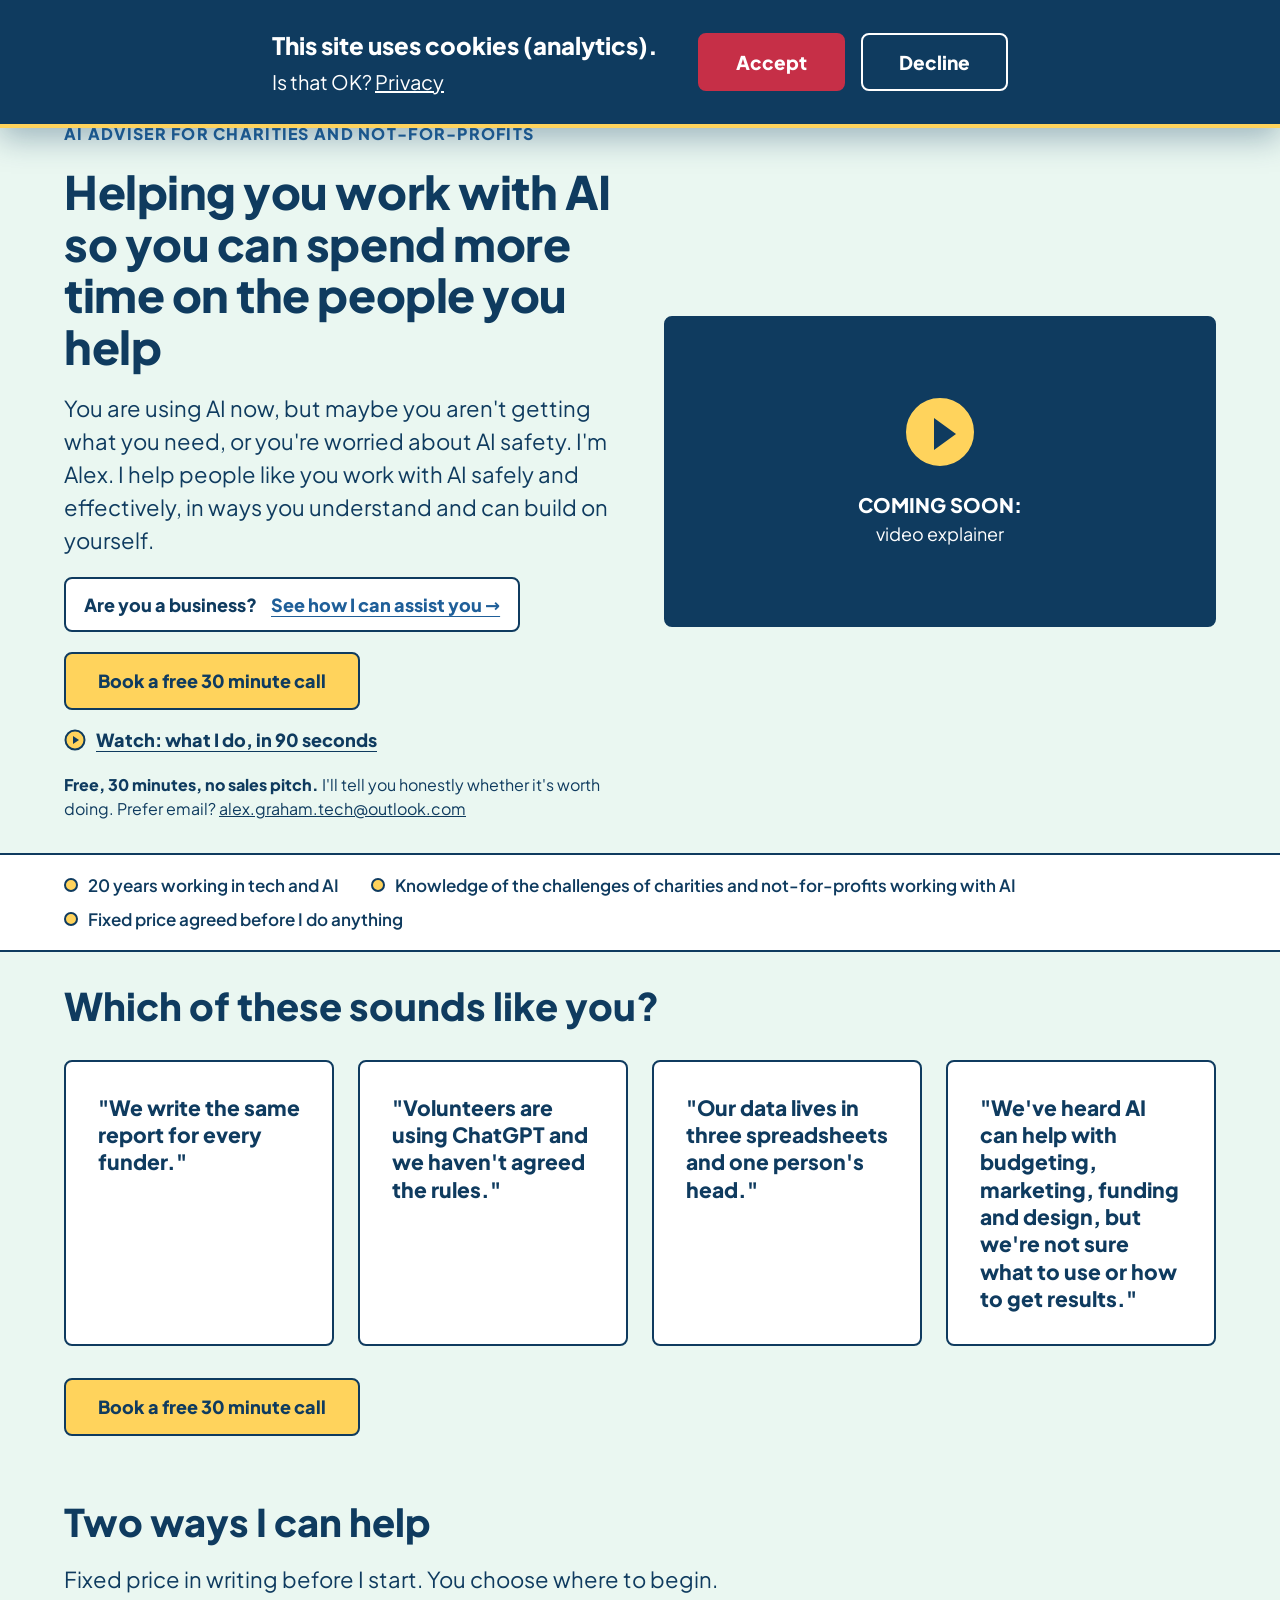
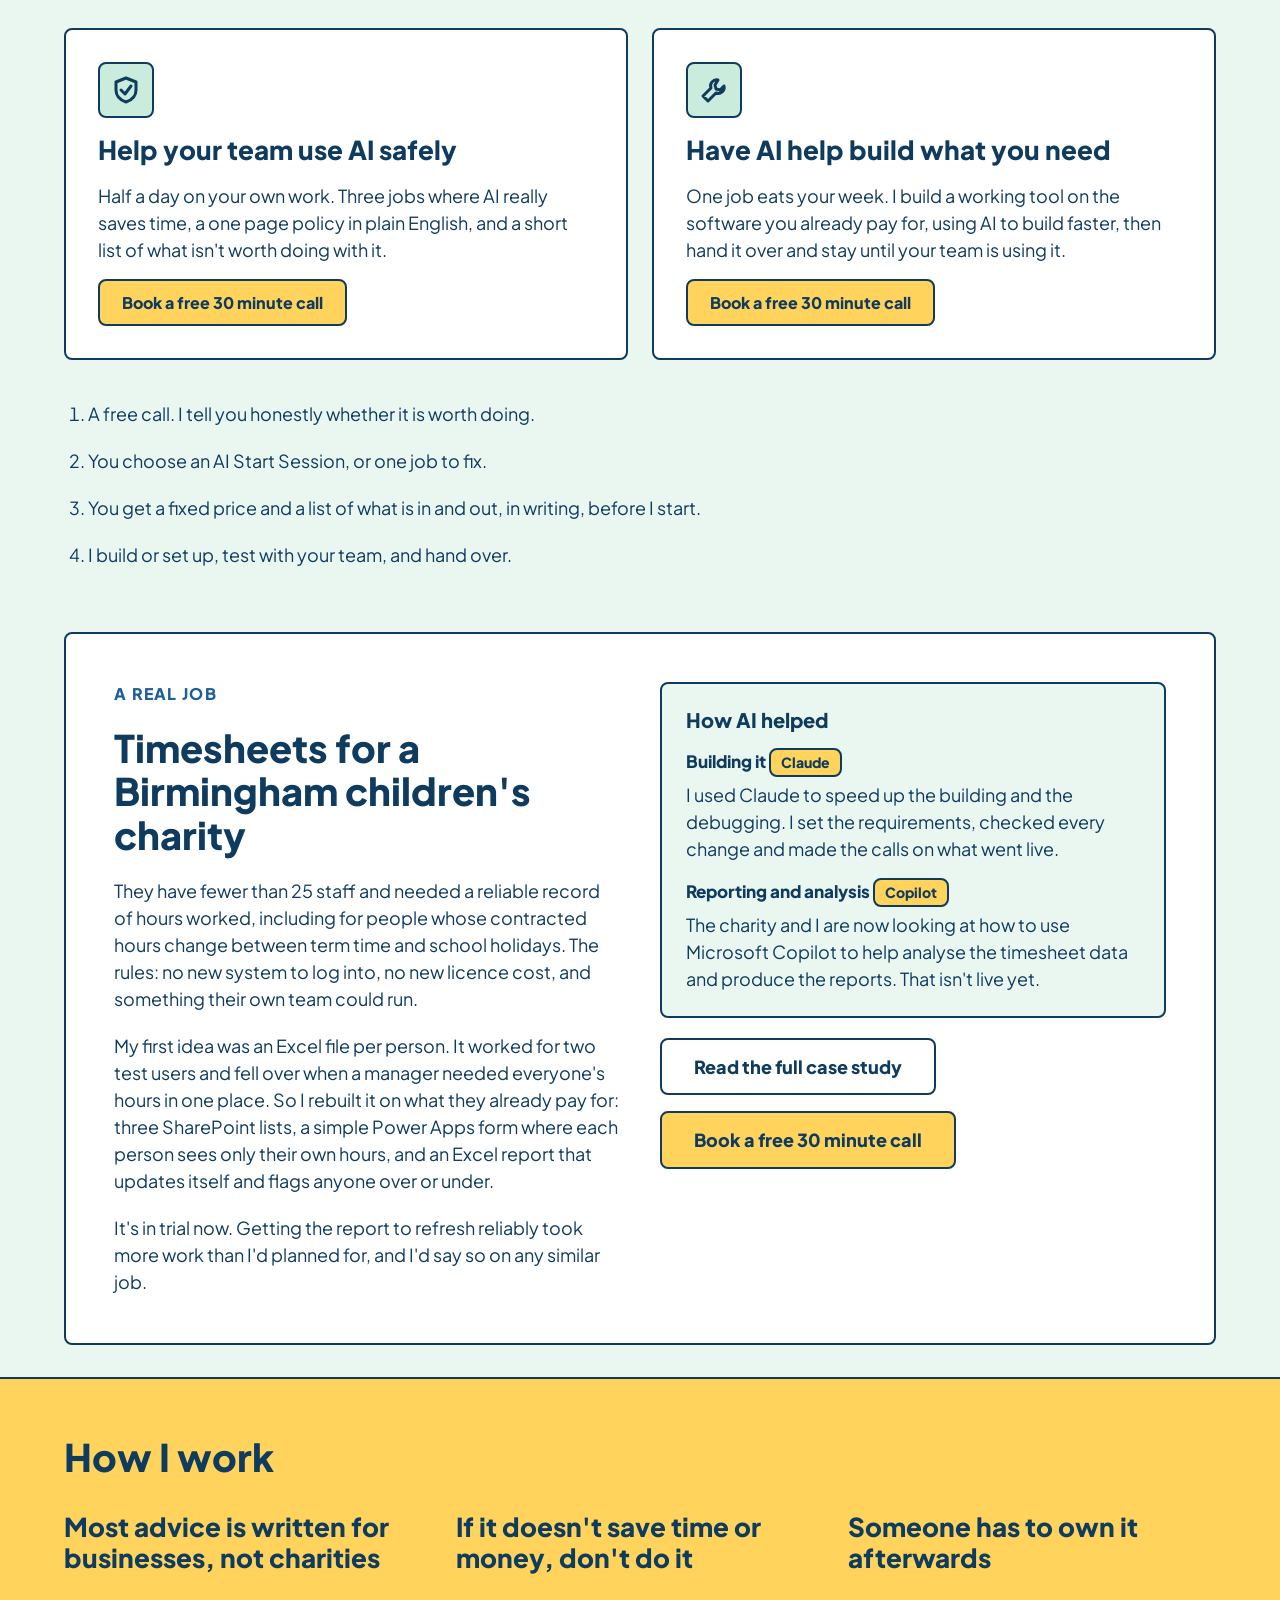
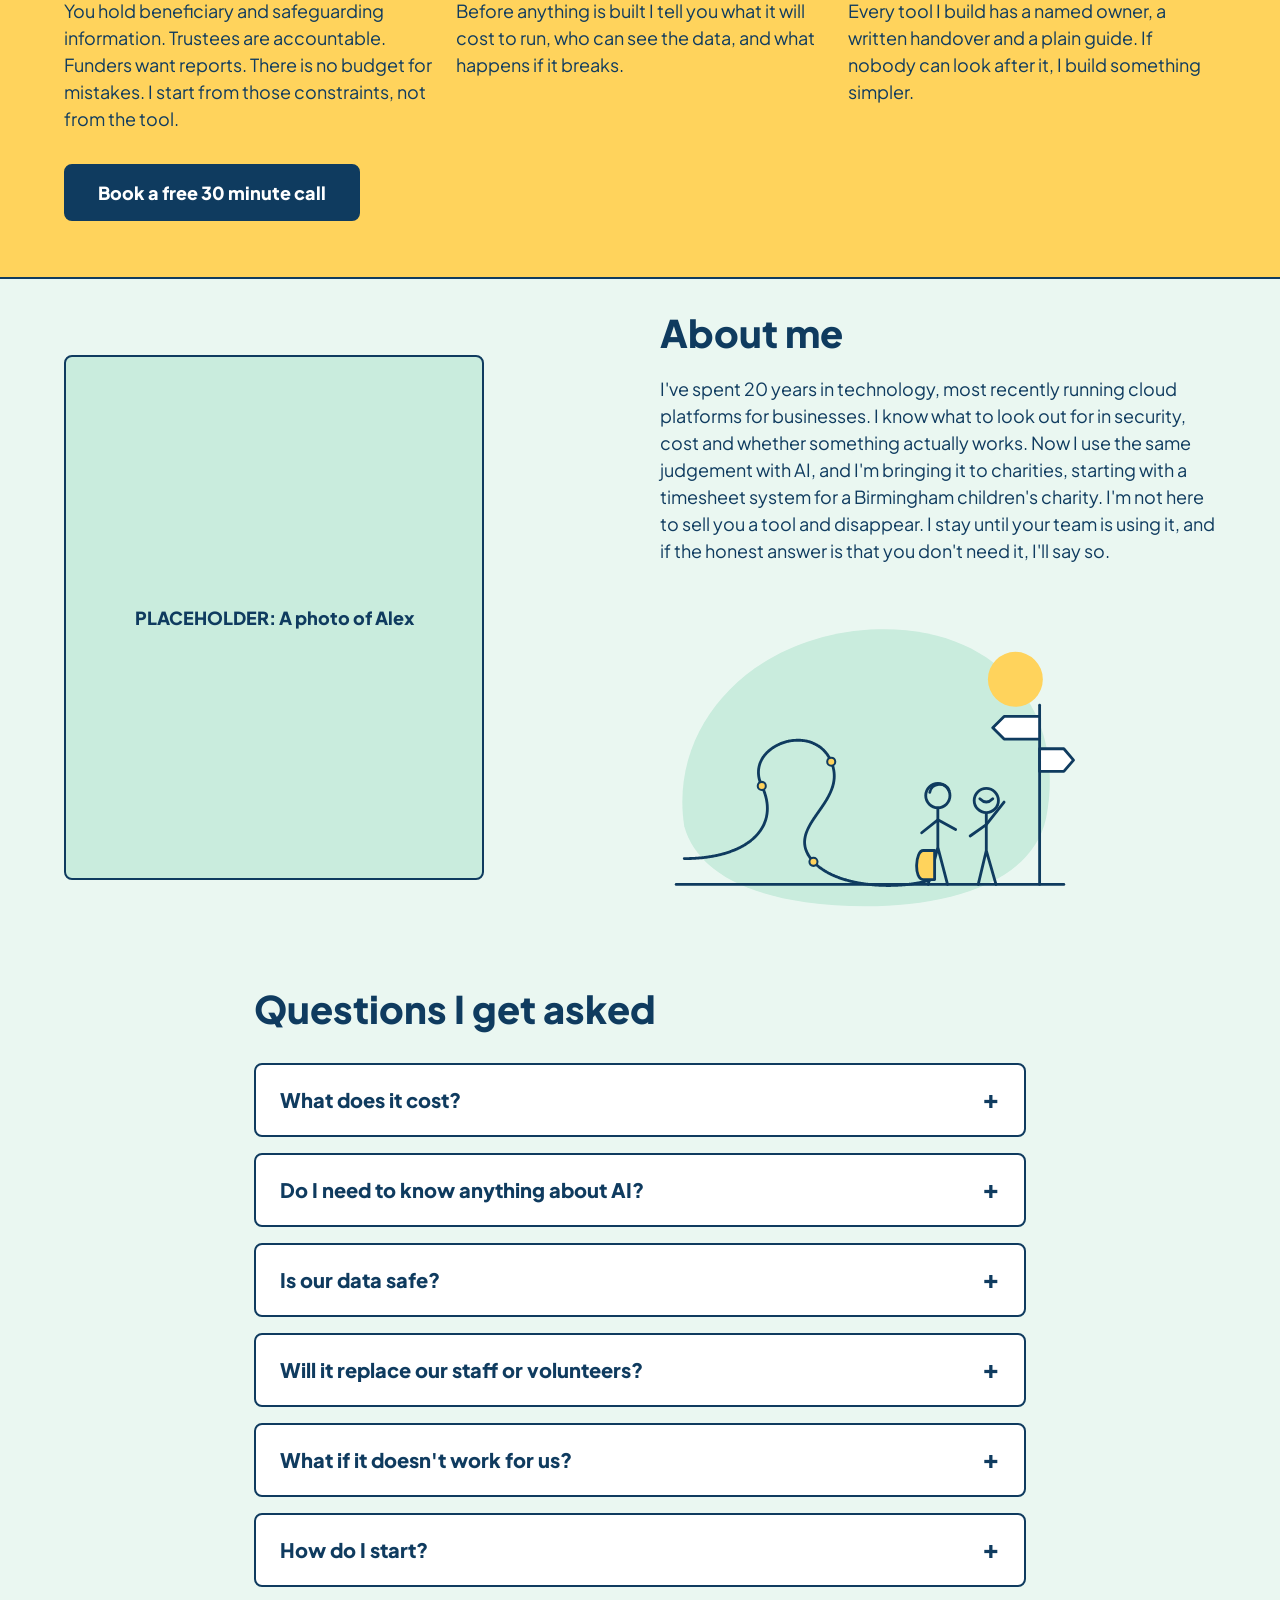
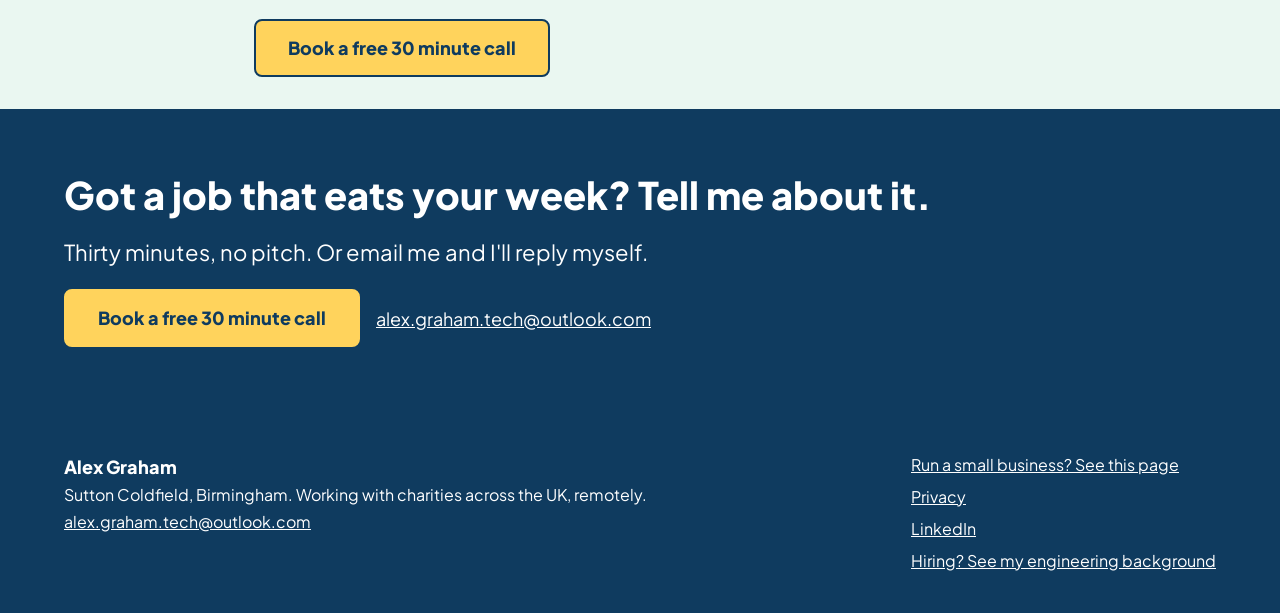
==== commit bb0a3727: "change cookie message" ====
--- a/index.html
+++ b/index.html
@@ -82,7 +82,7 @@
 <div class="how"><h3>How AI helped</h3>
 <h4>Building it <span class="tag">Claude</span></h4>
 <p>I used Claude to speed up the building and the debugging. I set the requirements, checked every change and made the calls on what went live.</p>
-<h4>Reporting and analysis <span class="tag">Copilot, not live yet</span></h4>
+<h4>Reporting and analysis <span class="tag">Copilot</span></h4>
 <p>The charity and I are now looking at how to use Microsoft Copilot to help analyse the timesheet data and produce the reports. That isn't live yet.</p></div>
 <div class="btn-row"><a class="btn btn-secondary" href="case-study/">Read the full case study</a><a class="btn btn-primary" data-cta href="#contact">Book a free 30 minute call</a></div>
 </div>
--- a/style.css
+++ b/style.css
@@ -121,3 +121,13 @@
 .short{display:none}
 @media(max-width:800px){header.site .long{display:none}header.site .short{display:inline}header.site .wrap{flex-wrap:nowrap}}
 .hero h1{font-size:clamp(30px,3.7vw,46px);line-height:1.12}
+.consent{position:fixed;top:0;left:0;right:0;z-index:200;background:var(--navy);color:var(--white);border-bottom:4px solid var(--yellow);padding:28px var(--pad);display:flex;flex-wrap:wrap;align-items:center;justify-content:center;gap:20px 40px;font-size:20px;line-height:1.45;box-shadow:0 10px 30px rgba(15,59,95,.35);animation:consent-drop .5s ease-out}
+.consent p{max-width:720px;margin:0}
+.consent strong{display:block;font-size:24px;margin-bottom:4px}
+.consent a{color:var(--white)}
+.consent .btn-row{flex-wrap:nowrap}
+.consent .btn{width:auto;padding:16px 36px;font-size:19px;background:#C62F47;border-color:#C62F47;color:var(--white)}
+.consent .btn:hover{background:var(--white);border-color:var(--white);color:#C62F47}
+.consent .btn-secondary{background:transparent;border-color:var(--white);color:var(--white)}
+.consent .btn-secondary:hover{background:var(--white);color:var(--navy)}
+@keyframes consent-drop{from{transform:translateY(-100%)}to{transform:none}}
